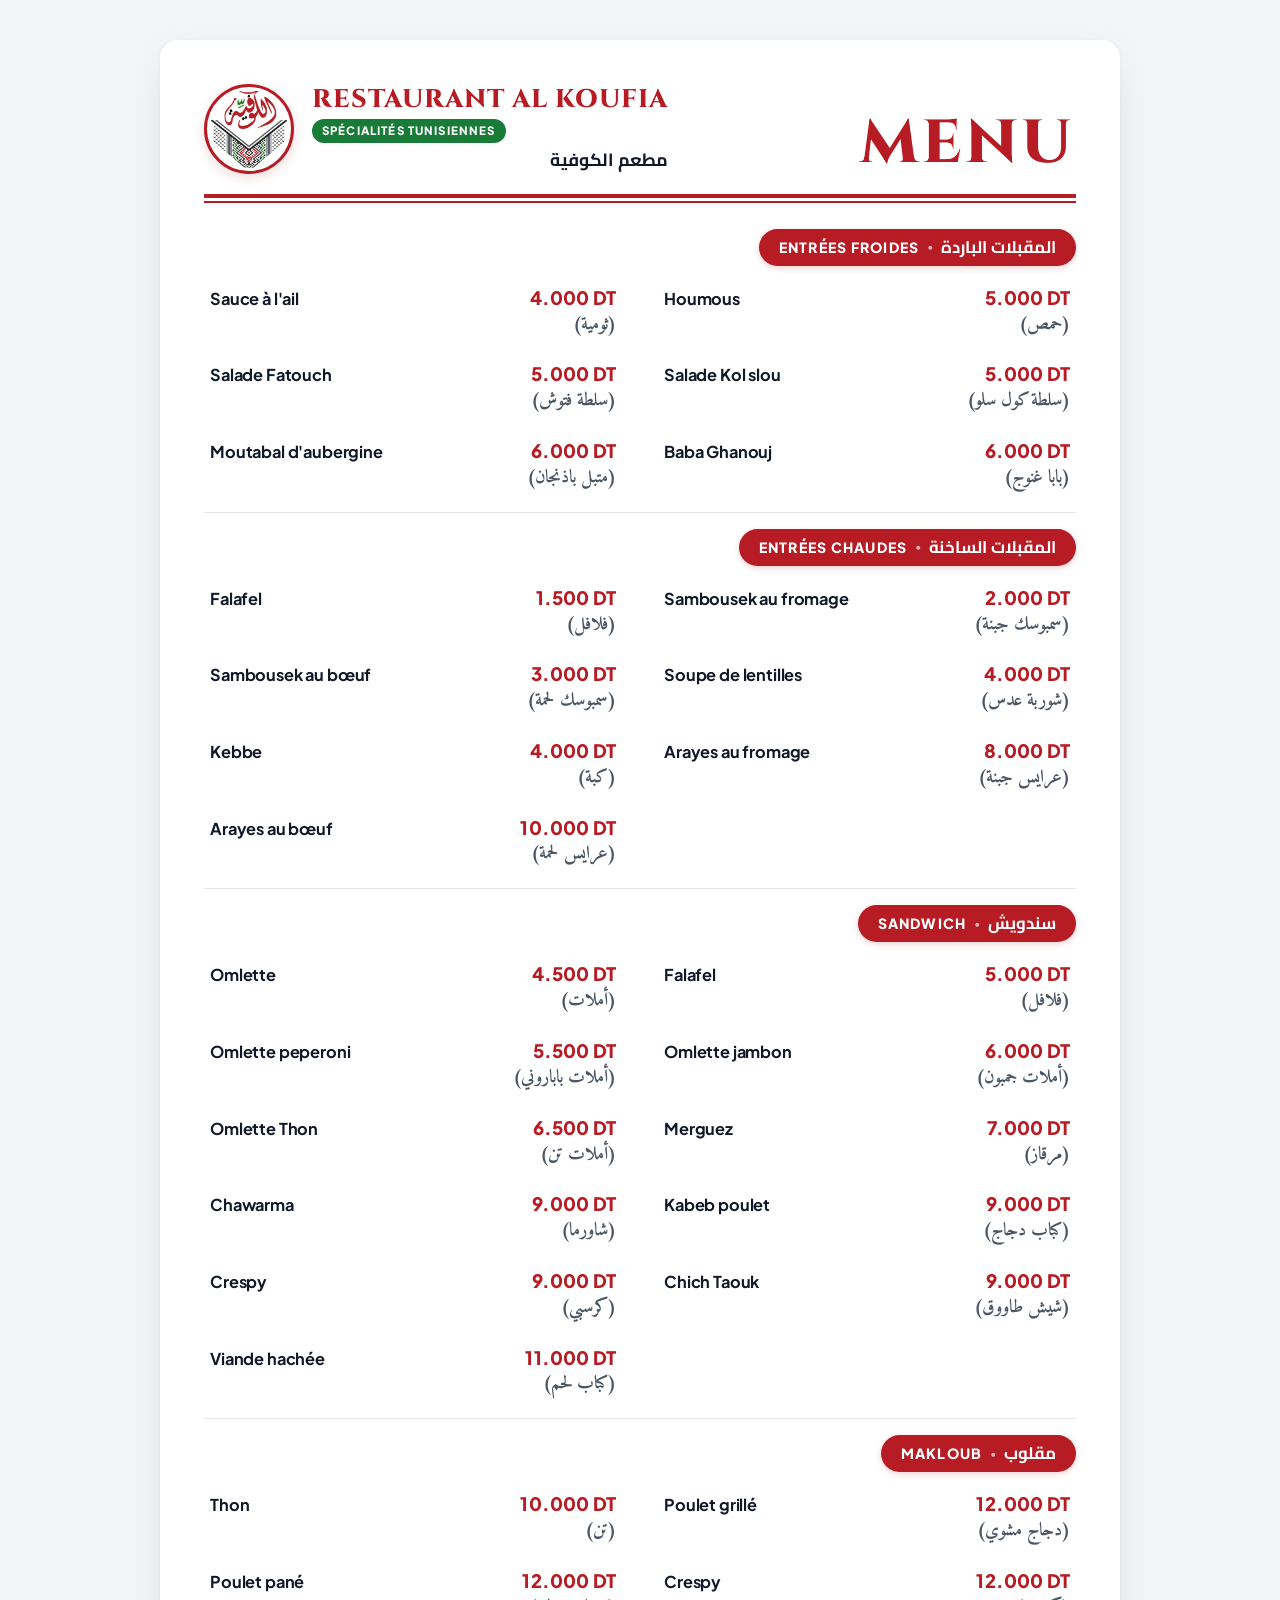
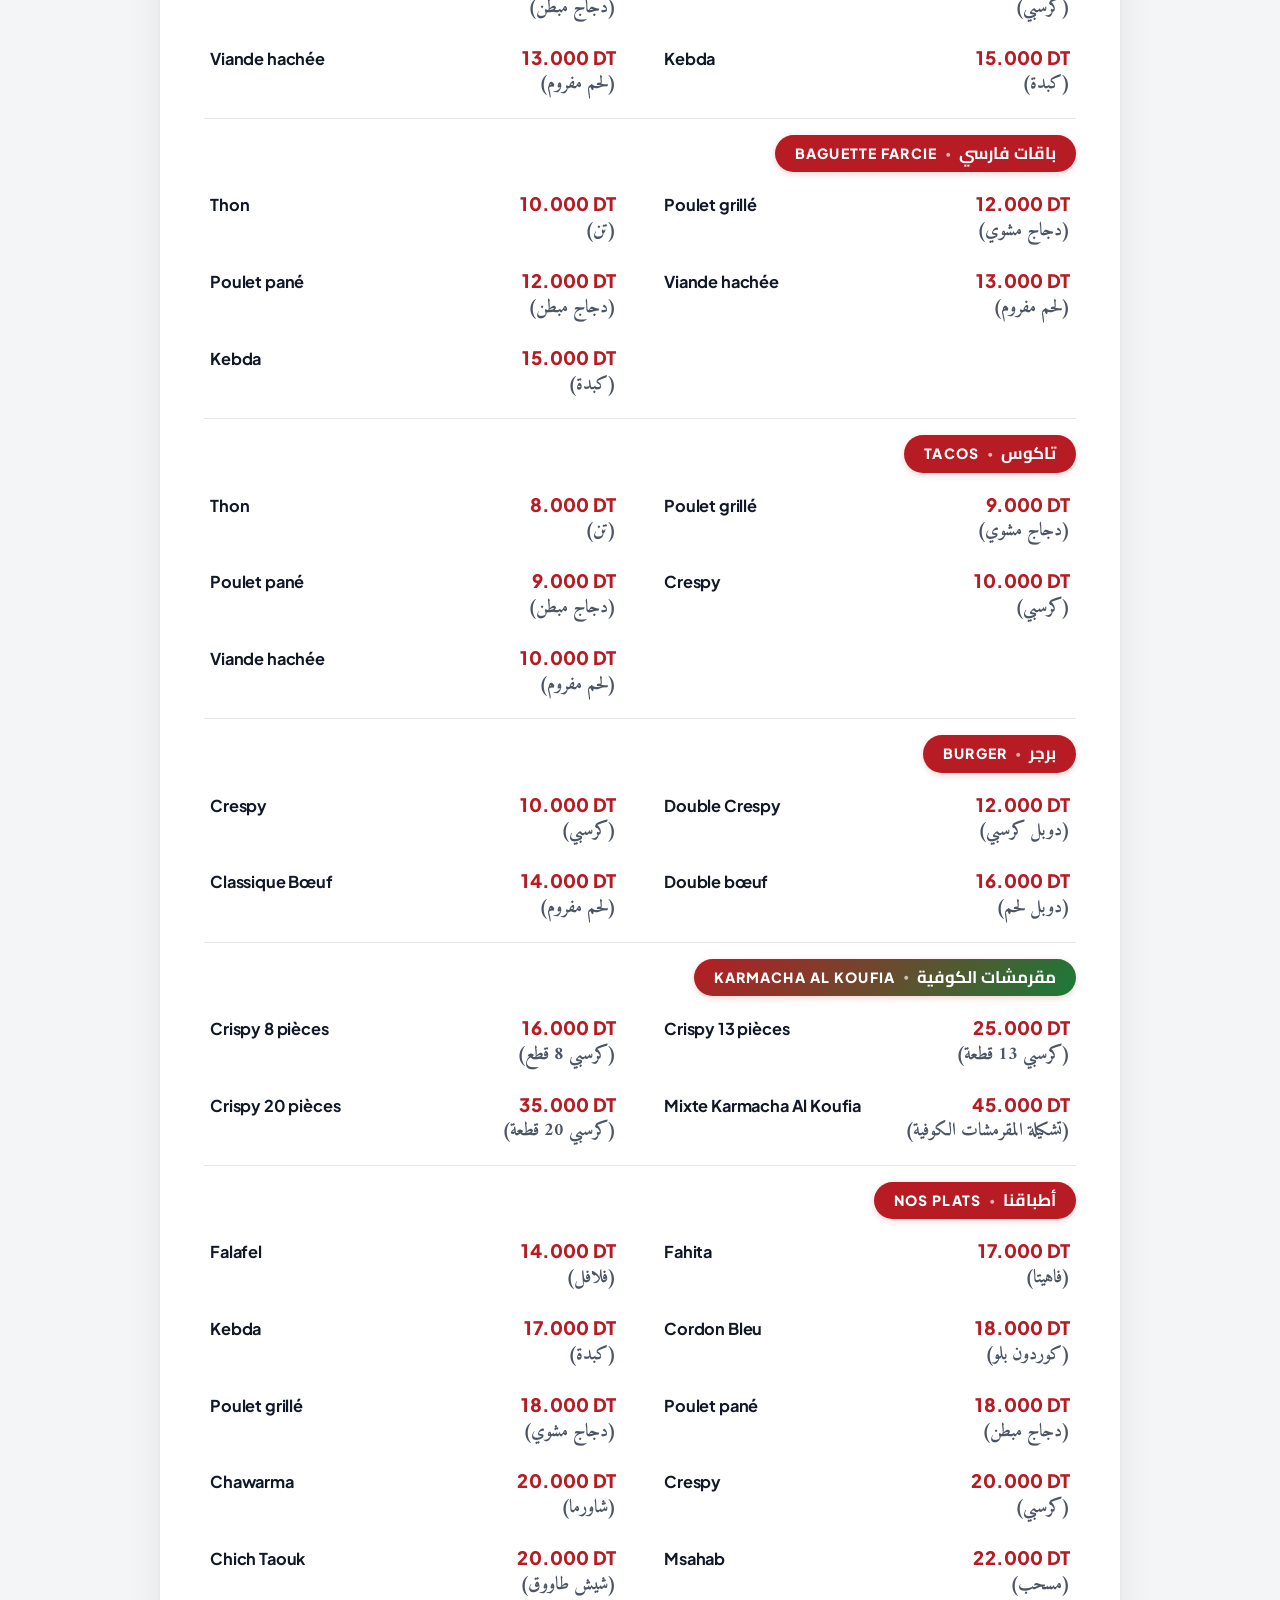
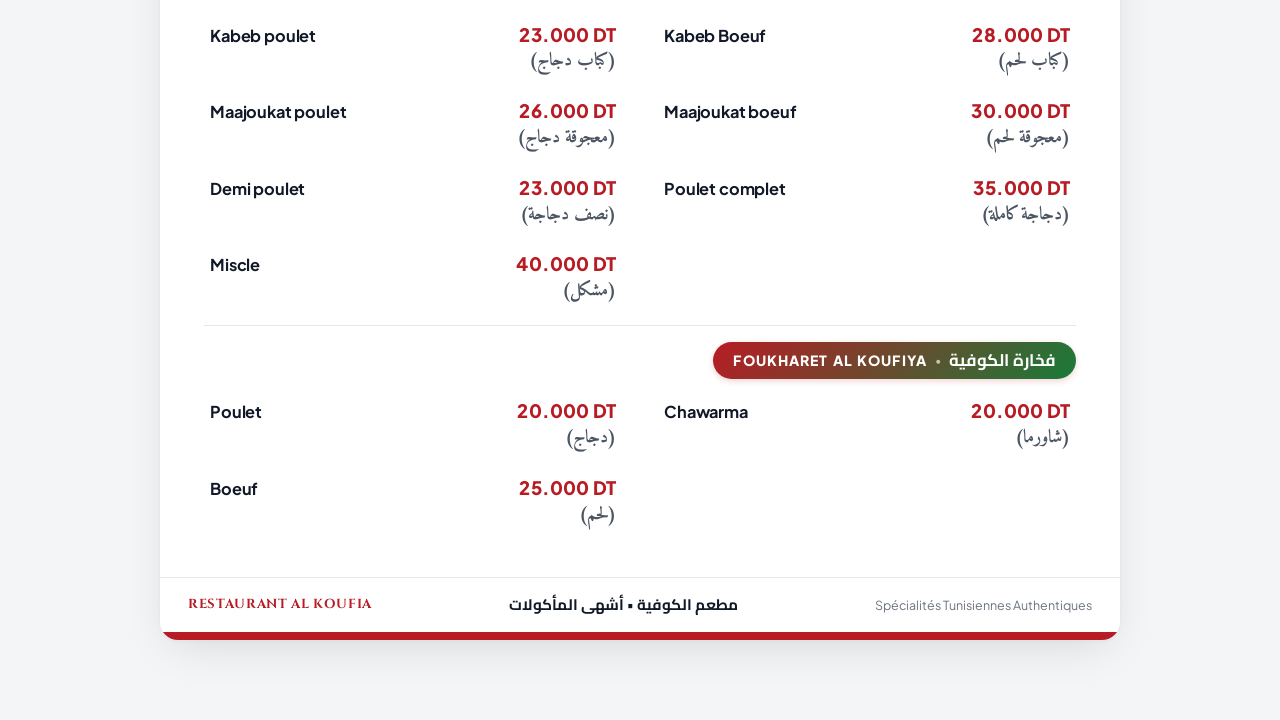
==== index.html @ 879755c6 "first commit" ====
<!DOCTYPE html>
<html lang="fr" dir="ltr">
<head>
  <meta charset="UTF-8">
  <meta name="viewport" content="width=device-width, initial-scale=1.0">
  <title>Menu - Restaurant Al Koufia | مطعم الكوفية</title>
  <link rel="icon" type="image/png" href="logo.png">
  
  <!-- Polices Google Fonts : Cinzel, Plus Jakarta Sans, Cairo & Amiri -->
  <link rel="preconnect" href="https://fonts.googleapis.com">
  <link rel="preconnect" href="https://fonts.gstatic.com" crossorigin>
  <link href="https://fonts.googleapis.com/css2?family=Amiri:wght@400;700&family=Cairo:wght@600;700;800&family=Cinzel:wght@700;800;900&family=Plus+Jakarta+Sans:wght@500;600;700;800&display=swap" rel="stylesheet">
  
  <link rel="stylesheet" href="style.css">
</head>
<body>

  <!-- Feuille du Menu (Menu Sheet) -->
  <div class="menu-sheet">

    <!-- En-tête style Éditorial du Modèle -->
    <header class="sheet-header">
      <div class="header-left">
        <div class="header-logo-circle">
          <img src="logo.png" alt="Logo Restaurant Al Koufia" class="sheet-logo">
        </div>
        <div class="header-brand-info">
          <h1 class="restaurant-name">RESTAURANT AL KOUFIA</h1>
          <div class="brand-pill-badge">SPÉCIALITÉS TUNISIENNES</div>
          <div class="restaurant-name-ar" lang="ar" dir="rtl">مطعم الكوفية</div>
        </div>
      </div>

      <div class="header-right">
        <div class="menu-word">MENU</div>
      </div>
    </header>

    <!-- Double Ligne Horizontale Épaisse + Fine -->
    <div class="double-rule" aria-hidden="true">
      <div class="rule-thick"></div>
      <div class="rule-thin"></div>
    </div>

    <!-- Contenu Principal des Catégories -->
    <main class="sheet-content">

      <!-- Section : Entrées froides -->
      <section class="menu-category-section">
        <div class="category-pill-wrapper">
          <div class="category-pill-header">
            <span class="pill-title-fr">Entrées froides</span>
            <span class="pill-sep">•</span>
            <span class="pill-title-ar" lang="ar" dir="rtl">المقبلات الباردة</span>
          </div>
        </div>

        <div class="category-items-grid">
          <div class="menu-item-row">
            <div class="item-main-line">
              <span class="item-name-fr">Sauce à l'ail</span>
              <span class="item-price">4.000 DT</span>
            </div>
            <div class="item-sub-line" lang="ar" dir="rtl">(ثومية)</div>
          </div>
          <div class="menu-item-row">
            <div class="item-main-line">
              <span class="item-name-fr">Houmous</span>
              <span class="item-price">5.000 DT</span>
            </div>
            <div class="item-sub-line" lang="ar" dir="rtl">(حمص)</div>
          </div>
          <div class="menu-item-row">
            <div class="item-main-line">
              <span class="item-name-fr">Salade Fatouch</span>
              <span class="item-price">5.000 DT</span>
            </div>
            <div class="item-sub-line" lang="ar" dir="rtl">(سلطة فتوش)</div>
          </div>
          <div class="menu-item-row">
            <div class="item-main-line">
              <span class="item-name-fr">Salade Kol slou</span>
              <span class="item-price">5.000 DT</span>
            </div>
            <div class="item-sub-line" lang="ar" dir="rtl">(سلطة كول سلو)</div>
          </div>
          <div class="menu-item-row">
            <div class="item-main-line">
              <span class="item-name-fr">Moutabal d'aubergine</span>
              <span class="item-price">6.000 DT</span>
            </div>
            <div class="item-sub-line" lang="ar" dir="rtl">(متبل باذنجان)</div>
          </div>
          <div class="menu-item-row">
            <div class="item-main-line">
              <span class="item-name-fr">Baba Ghanouj</span>
              <span class="item-price">6.000 DT</span>
            </div>
            <div class="item-sub-line" lang="ar" dir="rtl">(بابا غنوج)</div>
          </div>
        </div>
      </section>

      <!-- Section : Entrées chaudes -->
      <section class="menu-category-section">
        <div class="category-pill-wrapper">
          <div class="category-pill-header">
            <span class="pill-title-fr">Entrées chaudes</span>
            <span class="pill-sep">•</span>
            <span class="pill-title-ar" lang="ar" dir="rtl">المقبلات الساخنة</span>
          </div>
        </div>

        <div class="category-items-grid">
          <div class="menu-item-row">
            <div class="item-main-line">
              <span class="item-name-fr">Falafel</span>
              <span class="item-price">1.500 DT</span>
            </div>
            <div class="item-sub-line" lang="ar" dir="rtl">(فلافل)</div>
          </div>
          <div class="menu-item-row">
            <div class="item-main-line">
              <span class="item-name-fr">Sambousek au fromage</span>
              <span class="item-price">2.000 DT</span>
            </div>
            <div class="item-sub-line" lang="ar" dir="rtl">(سمبوسك جبنة)</div>
          </div>
          <div class="menu-item-row">
            <div class="item-main-line">
              <span class="item-name-fr">Sambousek au bœuf</span>
              <span class="item-price">3.000 DT</span>
            </div>
            <div class="item-sub-line" lang="ar" dir="rtl">(سمبوسك لحمة)</div>
          </div>
          <div class="menu-item-row">
            <div class="item-main-line">
              <span class="item-name-fr">Soupe de lentilles</span>
              <span class="item-price">4.000 DT</span>
            </div>
            <div class="item-sub-line" lang="ar" dir="rtl">(شوربة عدس)</div>
          </div>
          <div class="menu-item-row">
            <div class="item-main-line">
              <span class="item-name-fr">Kebbe</span>
              <span class="item-price">4.000 DT</span>
            </div>
            <div class="item-sub-line" lang="ar" dir="rtl">(كبة)</div>
          </div>
          <div class="menu-item-row">
            <div class="item-main-line">
              <span class="item-name-fr">Arayes au fromage</span>
              <span class="item-price">8.000 DT</span>
            </div>
            <div class="item-sub-line" lang="ar" dir="rtl">(عرايس جبنة)</div>
          </div>
          <div class="menu-item-row">
            <div class="item-main-line">
              <span class="item-name-fr">Arayes au bœuf</span>
              <span class="item-price">10.000 DT</span>
            </div>
            <div class="item-sub-line" lang="ar" dir="rtl">(عرايس لحمة)</div>
          </div>
        </div>
      </section>

      <!-- Section : Sandwich -->
      <section class="menu-category-section">
        <div class="category-pill-wrapper">
          <div class="category-pill-header">
            <span class="pill-title-fr">Sandwich</span>
            <span class="pill-sep">•</span>
            <span class="pill-title-ar" lang="ar" dir="rtl">سندويش</span>
          </div>
        </div>

        <div class="category-items-grid">
          <div class="menu-item-row">
            <div class="item-main-line">
              <span class="item-name-fr">Omlette</span>
              <span class="item-price">4.500 DT</span>
            </div>
            <div class="item-sub-line" lang="ar" dir="rtl">(أملات)</div>
          </div>
          <div class="menu-item-row">
            <div class="item-main-line">
              <span class="item-name-fr">Falafel</span>
              <span class="item-price">5.000 DT</span>
            </div>
            <div class="item-sub-line" lang="ar" dir="rtl">(فلافل)</div>
          </div>
          <div class="menu-item-row">
            <div class="item-main-line">
              <span class="item-name-fr">Omlette peperoni</span>
              <span class="item-price">5.500 DT</span>
            </div>
            <div class="item-sub-line" lang="ar" dir="rtl">(أملات باباروني)</div>
          </div>
          <div class="menu-item-row">
            <div class="item-main-line">
              <span class="item-name-fr">Omlette jambon</span>
              <span class="item-price">6.000 DT</span>
            </div>
            <div class="item-sub-line" lang="ar" dir="rtl">(أملات جمبون)</div>
          </div>
          <div class="menu-item-row">
            <div class="item-main-line">
              <span class="item-name-fr">Omlette Thon</span>
              <span class="item-price">6.500 DT</span>
            </div>
            <div class="item-sub-line" lang="ar" dir="rtl">(أملات تن)</div>
          </div>
          <div class="menu-item-row">
            <div class="item-main-line">
              <span class="item-name-fr">Merguez</span>
              <span class="item-price">7.000 DT</span>
            </div>
            <div class="item-sub-line" lang="ar" dir="rtl">(مرقاز)</div>
          </div>
          <div class="menu-item-row">
            <div class="item-main-line">
              <span class="item-name-fr">Chawarma</span>
              <span class="item-price">9.000 DT</span>
            </div>
            <div class="item-sub-line" lang="ar" dir="rtl">(شاورما)</div>
          </div>
          <div class="menu-item-row">
            <div class="item-main-line">
              <span class="item-name-fr">Kabeb poulet</span>
              <span class="item-price">9.000 DT</span>
            </div>
            <div class="item-sub-line" lang="ar" dir="rtl">(كباب دجاج)</div>
          </div>
          <div class="menu-item-row">
            <div class="item-main-line">
              <span class="item-name-fr">Crespy</span>
              <span class="item-price">9.000 DT</span>
            </div>
            <div class="item-sub-line" lang="ar" dir="rtl">(كرسبي)</div>
          </div>
          <div class="menu-item-row">
            <div class="item-main-line">
              <span class="item-name-fr">Chich Taouk</span>
              <span class="item-price">9.000 DT</span>
            </div>
            <div class="item-sub-line" lang="ar" dir="rtl">(شيش طاووق)</div>
          </div>
          <div class="menu-item-row">
            <div class="item-main-line">
              <span class="item-name-fr">Viande hachée</span>
              <span class="item-price">11.000 DT</span>
            </div>
            <div class="item-sub-line" lang="ar" dir="rtl">(كباب لحم)</div>
          </div>
        </div>
      </section>

      <!-- Section : Makloub -->
      <section class="menu-category-section">
        <div class="category-pill-wrapper">
          <div class="category-pill-header">
            <span class="pill-title-fr">Makloub</span>
            <span class="pill-sep">•</span>
            <span class="pill-title-ar" lang="ar" dir="rtl">مقلوب</span>
          </div>
        </div>

        <div class="category-items-grid">
          <div class="menu-item-row">
            <div class="item-main-line">
              <span class="item-name-fr">Thon</span>
              <span class="item-price">10.000 DT</span>
            </div>
            <div class="item-sub-line" lang="ar" dir="rtl">(تن)</div>
          </div>
          <div class="menu-item-row">
            <div class="item-main-line">
              <span class="item-name-fr">Poulet grillé</span>
              <span class="item-price">12.000 DT</span>
            </div>
            <div class="item-sub-line" lang="ar" dir="rtl">(دجاج مشوي)</div>
          </div>
          <div class="menu-item-row">
            <div class="item-main-line">
              <span class="item-name-fr">Poulet pané</span>
              <span class="item-price">12.000 DT</span>
            </div>
            <div class="item-sub-line" lang="ar" dir="rtl">(دجاج مبطن)</div>
          </div>
          <div class="menu-item-row">
            <div class="item-main-line">
              <span class="item-name-fr">Crespy</span>
              <span class="item-price">12.000 DT</span>
            </div>
            <div class="item-sub-line" lang="ar" dir="rtl">(كرسبي)</div>
          </div>
          <div class="menu-item-row">
            <div class="item-main-line">
              <span class="item-name-fr">Viande hachée</span>
              <span class="item-price">13.000 DT</span>
            </div>
            <div class="item-sub-line" lang="ar" dir="rtl">(لحم مفروم)</div>
          </div>
          <div class="menu-item-row">
            <div class="item-main-line">
              <span class="item-name-fr">Kebda</span>
              <span class="item-price">15.000 DT</span>
            </div>
            <div class="item-sub-line" lang="ar" dir="rtl">(كبدة)</div>
          </div>
        </div>
      </section>

      <!-- Section : Baguette farcie -->
      <section class="menu-category-section">
        <div class="category-pill-wrapper">
          <div class="category-pill-header">
            <span class="pill-title-fr">Baguette farcie</span>
            <span class="pill-sep">•</span>
            <span class="pill-title-ar" lang="ar" dir="rtl">باقات فارسي</span>
          </div>
        </div>

        <div class="category-items-grid">
          <div class="menu-item-row">
            <div class="item-main-line">
              <span class="item-name-fr">Thon</span>
              <span class="item-price">10.000 DT</span>
            </div>
            <div class="item-sub-line" lang="ar" dir="rtl">(تن)</div>
          </div>
          <div class="menu-item-row">
            <div class="item-main-line">
              <span class="item-name-fr">Poulet grillé</span>
              <span class="item-price">12.000 DT</span>
            </div>
            <div class="item-sub-line" lang="ar" dir="rtl">(دجاج مشوي)</div>
          </div>
          <div class="menu-item-row">
            <div class="item-main-line">
              <span class="item-name-fr">Poulet pané</span>
              <span class="item-price">12.000 DT</span>
            </div>
            <div class="item-sub-line" lang="ar" dir="rtl">(دجاج مبطن)</div>
          </div>
          <div class="menu-item-row">
            <div class="item-main-line">
              <span class="item-name-fr">Viande hachée</span>
              <span class="item-price">13.000 DT</span>
            </div>
            <div class="item-sub-line" lang="ar" dir="rtl">(لحم مفروم)</div>
          </div>
          <div class="menu-item-row">
            <div class="item-main-line">
              <span class="item-name-fr">Kebda</span>
              <span class="item-price">15.000 DT</span>
            </div>
            <div class="item-sub-line" lang="ar" dir="rtl">(كبدة)</div>
          </div>
        </div>
      </section>

      <!-- Section : Tacos -->
      <section class="menu-category-section">
        <div class="category-pill-wrapper">
          <div class="category-pill-header">
            <span class="pill-title-fr">Tacos</span>
            <span class="pill-sep">•</span>
            <span class="pill-title-ar" lang="ar" dir="rtl">تاكوس</span>
          </div>
        </div>

        <div class="category-items-grid">
          <div class="menu-item-row">
            <div class="item-main-line">
              <span class="item-name-fr">Thon</span>
              <span class="item-price">8.000 DT</span>
            </div>
            <div class="item-sub-line" lang="ar" dir="rtl">(تن)</div>
          </div>
          <div class="menu-item-row">
            <div class="item-main-line">
              <span class="item-name-fr">Poulet grillé</span>
              <span class="item-price">9.000 DT</span>
            </div>
            <div class="item-sub-line" lang="ar" dir="rtl">(دجاج مشوي)</div>
          </div>
          <div class="menu-item-row">
            <div class="item-main-line">
              <span class="item-name-fr">Poulet pané</span>
              <span class="item-price">9.000 DT</span>
            </div>
            <div class="item-sub-line" lang="ar" dir="rtl">(دجاج مبطن)</div>
          </div>
          <div class="menu-item-row">
            <div class="item-main-line">
              <span class="item-name-fr">Crespy</span>
              <span class="item-price">10.000 DT</span>
            </div>
            <div class="item-sub-line" lang="ar" dir="rtl">(كرسبي)</div>
          </div>
          <div class="menu-item-row">
            <div class="item-main-line">
              <span class="item-name-fr">Viande hachée</span>
              <span class="item-price">10.000 DT</span>
            </div>
            <div class="item-sub-line" lang="ar" dir="rtl">(لحم مفروم)</div>
          </div>
        </div>
      </section>

      <!-- Section : Burger -->
      <section class="menu-category-section">
        <div class="category-pill-wrapper">
          <div class="category-pill-header">
            <span class="pill-title-fr">Burger</span>
            <span class="pill-sep">•</span>
            <span class="pill-title-ar" lang="ar" dir="rtl">برجر</span>
          </div>
        </div>

        <div class="category-items-grid">
          <div class="menu-item-row">
            <div class="item-main-line">
              <span class="item-name-fr">Crespy</span>
              <span class="item-price">10.000 DT</span>
            </div>
            <div class="item-sub-line" lang="ar" dir="rtl">(كرسبي)</div>
          </div>
          <div class="menu-item-row">
            <div class="item-main-line">
              <span class="item-name-fr">Double Crespy</span>
              <span class="item-price">12.000 DT</span>
            </div>
            <div class="item-sub-line" lang="ar" dir="rtl">(دوبل كرسبي)</div>
          </div>
          <div class="menu-item-row">
            <div class="item-main-line">
              <span class="item-name-fr">Classique Bœuf</span>
              <span class="item-price">14.000 DT</span>
            </div>
            <div class="item-sub-line" lang="ar" dir="rtl">(لحم مفروم)</div>
          </div>
          <div class="menu-item-row">
            <div class="item-main-line">
              <span class="item-name-fr">Double bœuf</span>
              <span class="item-price">16.000 DT</span>
            </div>
            <div class="item-sub-line" lang="ar" dir="rtl">(دوبل لحم)</div>
          </div>
        </div>
      </section>

      <!-- Section : Karmacha Al Koufia -->
      <section class="menu-category-section">
        <div class="category-pill-wrapper">
          <div class="category-pill-header category-pill-header--special">
            <span class="pill-title-fr">Karmacha Al Koufia</span>
            <span class="pill-sep">•</span>
            <span class="pill-title-ar" lang="ar" dir="rtl">مقرمشات الكوفية</span>
          </div>
        </div>

        <div class="category-items-grid">
          <div class="menu-item-row">
            <div class="item-main-line">
              <span class="item-name-fr">Crispy 8 pièces</span>
              <span class="item-price">16.000 DT</span>
            </div>
            <div class="item-sub-line" lang="ar" dir="rtl">(كرسبي 8 قطع)</div>
          </div>
          <div class="menu-item-row">
            <div class="item-main-line">
              <span class="item-name-fr">Crispy 13 pièces</span>
              <span class="item-price">25.000 DT</span>
            </div>
            <div class="item-sub-line" lang="ar" dir="rtl">(كرسبي 13 قطعة)</div>
          </div>
          <div class="menu-item-row">
            <div class="item-main-line">
              <span class="item-name-fr">Crispy 20 pièces</span>
              <span class="item-price">35.000 DT</span>
            </div>
            <div class="item-sub-line" lang="ar" dir="rtl">(كرسبي 20 قطعة)</div>
          </div>
          <div class="menu-item-row">
            <div class="item-main-line">
              <span class="item-name-fr">Mixte Karmacha Al Koufia</span>
              <span class="item-price">45.000 DT</span>
            </div>
            <div class="item-sub-line" lang="ar" dir="rtl">(تشكيلة المقرمشات الكوفية)</div>
          </div>
        </div>
      </section>

      <!-- Section : Nos plats -->
      <section class="menu-category-section">
        <div class="category-pill-wrapper">
          <div class="category-pill-header">
            <span class="pill-title-fr">Nos plats</span>
            <span class="pill-sep">•</span>
            <span class="pill-title-ar" lang="ar" dir="rtl">أطباقنا</span>
          </div>
        </div>

        <div class="category-items-grid">
          <div class="menu-item-row">
            <div class="item-main-line">
              <span class="item-name-fr">Falafel</span>
              <span class="item-price">14.000 DT</span>
            </div>
            <div class="item-sub-line" lang="ar" dir="rtl">(فلافل)</div>
          </div>
          <div class="menu-item-row">
            <div class="item-main-line">
              <span class="item-name-fr">Fahita</span>
              <span class="item-price">17.000 DT</span>
            </div>
            <div class="item-sub-line" lang="ar" dir="rtl">(فاهيتا)</div>
          </div>
          <div class="menu-item-row">
            <div class="item-main-line">
              <span class="item-name-fr">Kebda</span>
              <span class="item-price">17.000 DT</span>
            </div>
            <div class="item-sub-line" lang="ar" dir="rtl">(كبدة)</div>
          </div>
          <div class="menu-item-row">
            <div class="item-main-line">
              <span class="item-name-fr">Cordon Bleu</span>
              <span class="item-price">18.000 DT</span>
            </div>
            <div class="item-sub-line" lang="ar" dir="rtl">(كوردون بلو)</div>
          </div>
          <div class="menu-item-row">
            <div class="item-main-line">
              <span class="item-name-fr">Poulet grillé</span>
              <span class="item-price">18.000 DT</span>
            </div>
            <div class="item-sub-line" lang="ar" dir="rtl">(دجاج مشوي)</div>
          </div>
          <div class="menu-item-row">
            <div class="item-main-line">
              <span class="item-name-fr">Poulet pané</span>
              <span class="item-price">18.000 DT</span>
            </div>
            <div class="item-sub-line" lang="ar" dir="rtl">(دجاج مبطن)</div>
          </div>
          <div class="menu-item-row">
            <div class="item-main-line">
              <span class="item-name-fr">Chawarma</span>
              <span class="item-price">20.000 DT</span>
            </div>
            <div class="item-sub-line" lang="ar" dir="rtl">(شاورما)</div>
          </div>
          <div class="menu-item-row">
            <div class="item-main-line">
              <span class="item-name-fr">Crespy</span>
              <span class="item-price">20.000 DT</span>
            </div>
            <div class="item-sub-line" lang="ar" dir="rtl">(كرسبي)</div>
          </div>
          <div class="menu-item-row">
            <div class="item-main-line">
              <span class="item-name-fr">Chich Taouk</span>
              <span class="item-price">20.000 DT</span>
            </div>
            <div class="item-sub-line" lang="ar" dir="rtl">(شيش طاووق)</div>
          </div>
          <div class="menu-item-row">
            <div class="item-main-line">
              <span class="item-name-fr">Msahab</span>
              <span class="item-price">22.000 DT</span>
            </div>
            <div class="item-sub-line" lang="ar" dir="rtl">(مسحب)</div>
          </div>
          <div class="menu-item-row">
            <div class="item-main-line">
              <span class="item-name-fr">Kabeb poulet</span>
              <span class="item-price">23.000 DT</span>
            </div>
            <div class="item-sub-line" lang="ar" dir="rtl">(كباب دجاج)</div>
          </div>
          <div class="menu-item-row">
            <div class="item-main-line">
              <span class="item-name-fr">Kabeb Boeuf</span>
              <span class="item-price">28.000 DT</span>
            </div>
            <div class="item-sub-line" lang="ar" dir="rtl">(كباب لحم)</div>
          </div>
          <div class="menu-item-row">
            <div class="item-main-line">
              <span class="item-name-fr">Maajoukat poulet</span>
              <span class="item-price">26.000 DT</span>
            </div>
            <div class="item-sub-line" lang="ar" dir="rtl">(معجوقة دجاج)</div>
          </div>
          <div class="menu-item-row">
            <div class="item-main-line">
              <span class="item-name-fr">Maajoukat boeuf</span>
              <span class="item-price">30.000 DT</span>
            </div>
            <div class="item-sub-line" lang="ar" dir="rtl">(معجوقة لحم)</div>
          </div>
          <div class="menu-item-row">
            <div class="item-main-line">
              <span class="item-name-fr">Demi poulet</span>
              <span class="item-price">23.000 DT</span>
            </div>
            <div class="item-sub-line" lang="ar" dir="rtl">(نصف دجاجة)</div>
          </div>
          <div class="menu-item-row">
            <div class="item-main-line">
              <span class="item-name-fr">Poulet complet</span>
              <span class="item-price">35.000 DT</span>
            </div>
            <div class="item-sub-line" lang="ar" dir="rtl">(دجاجة كاملة)</div>
          </div>
          <div class="menu-item-row">
            <div class="item-main-line">
              <span class="item-name-fr">Miscle</span>
              <span class="item-price">40.000 DT</span>
            </div>
            <div class="item-sub-line" lang="ar" dir="rtl">(مشكل)</div>
          </div>
        </div>
      </section>

      <!-- Section : Foukharet Al Koufiya -->
      <section class="menu-category-section">
        <div class="category-pill-wrapper">
          <div class="category-pill-header category-pill-header--special">
            <span class="pill-title-fr">Foukharet Al Koufiya</span>
            <span class="pill-sep">•</span>
            <span class="pill-title-ar" lang="ar" dir="rtl">فخارة الكوفية</span>
          </div>
        </div>

        <div class="category-items-grid">
          <div class="menu-item-row">
            <div class="item-main-line">
              <span class="item-name-fr">Poulet</span>
              <span class="item-price">20.000 DT</span>
            </div>
            <div class="item-sub-line" lang="ar" dir="rtl">(دجاج)</div>
          </div>
          <div class="menu-item-row">
            <div class="item-main-line">
              <span class="item-name-fr">Chawarma</span>
              <span class="item-price">20.000 DT</span>
            </div>
            <div class="item-sub-line" lang="ar" dir="rtl">(شاورما)</div>
          </div>
          <div class="menu-item-row">
            <div class="item-main-line">
              <span class="item-name-fr">Boeuf</span>
              <span class="item-price">25.000 DT</span>
            </div>
            <div class="item-sub-line" lang="ar" dir="rtl">(لحم)</div>
          </div>
        </div>
      </section>

    </main>

    <!-- Pied de Page de la Feuille -->
    <footer class="sheet-footer">
      <div class="footer-info-row">
        <div class="footer-brand">RESTAURANT AL KOUFIA</div>
        <div class="footer-brand-ar" lang="ar" dir="rtl">مطعم الكوفية • أشهى المأكولات</div>
        <div class="footer-sub">Spécialités Tunisiennes Authentiques</div>
      </div>
      <div class="footer-accent-bar" aria-hidden="true"></div>
    </footer>

  </div>

</body>
</html>
---- style.css ----
/* ==========================================================================
   RESTAURANT AL KOUFIA - MENU DIGITAL OFFICIEL
   100% RESPONSIVE - MOBILE-FIRST & DESKTOP ULTRA-FLUIDE
   Inspiré du template professionnel épuré (Flyer & Digital Card)
   Testé pour toutes résolutions : 320px (iPhone SE) jusqu'à grands écrans
   ========================================================================== */

/* --------------------------------------------------------------------------
   1. VARIABLES & PALETTE
   -------------------------------------------------------------------------- */
:root {
  /* Couleurs de la marque Al Koufia */
  --primary: #b71c24;        /* Rouge carmin signature */
  --primary-dark: #8e141a;
  --secondary: #197b38;      /* Vert d'accent du logo */
  --secondary-dark: #125727;
  
  /* Nuances neutres */
  --bg-surface: #f4f5f7;     /* Fond extérieur */
  --bg-sheet: #ffffff;       /* Feuille blanche */
  --text-dark: #111827;      /* Titres et plats */
  --text-ar: #4b5563;        /* Nom arabe sous le plat */
  --text-muted: #6b7280;     /* Textes secondaires */
  --border-rule: #b71c24;    /* Lignes de séparation header */
  --border-divider: #e5e7eb; /* Lignes fines entre catégories */

  /* Typographies */
  --font-display: 'Cinzel', Georgia, serif;
  --font-body: 'Plus Jakarta Sans', -apple-system, BlinkMacSystemFont, 'Segoe UI', Roboto, sans-serif;
  --font-ar: 'Cairo', 'Amiri', sans-serif;
  --font-ar-sub: 'Amiri', 'Traditional Arabic', serif;
}

/* --------------------------------------------------------------------------
   2. RESET & BASE
   -------------------------------------------------------------------------- */
*, *::before, *::after {
  box-sizing: border-box;
  margin: 0;
  padding: 0;
}

html {
  font-size: 16px;
  scroll-behavior: smooth;
  -webkit-text-size-adjust: 100%;
}

body {
  font-family: var(--font-body);
  background-color: var(--bg-surface);
  color: var(--text-dark);
  line-height: 1.5;
  min-height: 100vh;
  padding: 12px 8px 50px 8px;
  overflow-x: hidden;
}

@media (min-width: 480px) {
  body {
    padding: 24px 16px 60px 16px;
  }
}

@media (min-width: 768px) {
  body {
    padding: 40px 24px 80px 24px;
  }
}

/* --------------------------------------------------------------------------
   3. FEUILLE BLANCHE DU MENU (MENU SHEET)
   -------------------------------------------------------------------------- */
.menu-sheet {
  max-width: 960px;
  width: 100%;
  margin: 0 auto;
  background: var(--bg-sheet);
  border-radius: 12px;
  box-shadow: 0 8px 30px -6px rgba(0, 0, 0, 0.1), 0 1px 3px rgba(0, 0, 0, 0.03);
  padding: 20px 14px 0 14px;
  overflow: hidden;
  position: relative;
}

@media (min-width: 480px) {
  .menu-sheet {
    padding: 28px 22px 0 22px;
    border-radius: 14px;
  }
}

@media (min-width: 768px) {
  .menu-sheet {
    padding: 44px 44px 0 44px;
    border-radius: 18px;
    box-shadow: 0 14px 45px -10px rgba(0, 0, 0, 0.12), 0 1px 4px rgba(0, 0, 0, 0.04);
  }
}

/* --------------------------------------------------------------------------
   4. EN-TÊTE ÉDITORIAL (TOTALEMENT RESPONSIVE)
   -------------------------------------------------------------------------- */
.sheet-header {
  display: flex;
  flex-direction: column;
  gap: 16px;
  align-items: center;
  justify-content: space-between;
}

@media (min-width: 640px) {
  .sheet-header {
    flex-direction: row;
    align-items: flex-end;
  }
}

/* Partie Gauche : Logo + Infos restaurant */
.header-left {
  display: flex;
  align-items: center;
  gap: 14px;
  width: 100%;
}

@media (min-width: 640px) {
  .header-left {
    width: auto;
    gap: 18px;
  }
}

.header-logo-circle {
  width: 68px;
  height: 68px;
  border-radius: 50%;
  border: 3px solid var(--primary);
  background: #ffffff;
  padding: 3px;
  flex-shrink: 0;
  box-shadow: 0 4px 12px rgba(183, 28, 36, 0.15);
}

@media (min-width: 480px) {
  .header-logo-circle {
    width: 78px;
    height: 78px;
  }
}

@media (min-width: 640px) {
  .header-logo-circle {
    width: 90px;
    height: 90px;
  }
}

.sheet-logo {
  width: 100%;
  height: 100%;
  object-fit: contain;
  border-radius: 50%;
  display: block;
}

.header-brand-info {
  display: flex;
  flex-direction: column;
  gap: 3px;
  min-width: 0;
  flex: 1;
}

.restaurant-name {
  font-family: var(--font-display);
  font-size: clamp(1.1rem, 4.5vw, 1.6rem);
  font-weight: 800;
  letter-spacing: 0.04em;
  color: var(--primary);
  line-height: 1.15;
  word-break: break-word;
}

.brand-pill-badge {
  display: inline-block;
  align-self: flex-start;
  font-family: var(--font-body);
  font-size: clamp(0.65rem, 2.2vw, 0.72rem);
  font-weight: 800;
  letter-spacing: 0.1em;
  text-transform: uppercase;
  color: #ffffff;
  background: var(--secondary);
  padding: 3px 10px;
  border-radius: 999px;
  margin-top: 2px;
}

.restaurant-name-ar {
  font-family: var(--font-ar);
  font-size: clamp(0.95rem, 3.2vw, 1.1rem);
  font-weight: 700;
  color: var(--text-dark);
  margin-top: 1px;
}

/* Partie Droite : Grand Mot "MENU" */
.header-right {
  width: 100%;
  text-align: center;
}

@media (min-width: 640px) {
  .header-right {
    width: auto;
    text-align: right;
  }
}

.menu-word {
  font-family: var(--font-display);
  font-size: clamp(2.4rem, 10vw, 3.8rem);
  font-weight: 800;
  letter-spacing: 0.06em;
  color: var(--primary);
  line-height: 0.95;
}

/* --------------------------------------------------------------------------
   5. DOUBLE LIGNE HORIZONTALE DU MODÈLE
   -------------------------------------------------------------------------- */
.double-rule {
  margin-top: 16px;
  margin-bottom: 20px;
  display: flex;
  flex-direction: column;
  gap: 3px;
}

@media (min-width: 640px) {
  .double-rule {
    margin-top: 20px;
    margin-bottom: 26px;
  }
}

.rule-thick {
  height: 4px;
  background: var(--border-rule);
  width: 100%;
}

.rule-thin {
  height: 1.5px;
  background: var(--border-rule);
  width: 100%;
}

/* --------------------------------------------------------------------------
   6. SECTIONS DE CATÉGORIES & BANNIÈRES PILULES
   -------------------------------------------------------------------------- */
.sheet-content {
  display: flex;
  flex-direction: column;
  gap: 16px;
}

.menu-category-section {
  border-bottom: 1px solid var(--border-divider);
  padding-bottom: 18px;
}

.menu-category-section:last-of-type {
  border-bottom: none;
  padding-bottom: 6px;
}

/* Wrapper Pilule : Responsive sur mobile & desktop */
.category-pill-wrapper {
  display: flex;
  justify-content: flex-start;
  margin-bottom: 14px;
}

@media (min-width: 680px) {
  .category-pill-wrapper {
    justify-content: flex-end; /* Aligné à droite comme sur le modèle original */
  }
}

.category-pill-header {
  display: inline-flex;
  align-items: center;
  gap: 6px 8px;
  background: var(--primary);
  color: #ffffff;
  padding: 6px 16px;
  border-radius: 999px;
  box-shadow: 0 2px 6px rgba(183, 28, 36, 0.2);
  max-width: 100%;
  flex-wrap: wrap;
}

@media (min-width: 480px) {
  .category-pill-header {
    padding: 6px 20px;
  }
}

.pill-title-fr {
  font-family: var(--font-body);
  font-size: clamp(0.78rem, 2.5vw, 0.88rem);
  font-weight: 800;
  letter-spacing: 0.08em;
  text-transform: uppercase;
}

.pill-sep {
  opacity: 0.65;
  font-size: 0.75rem;
}

.pill-title-ar {
  font-family: var(--font-ar);
  font-size: clamp(0.95rem, 3vw, 1.05rem);
  font-weight: 700;
}

.category-pill-header--special {
  background: linear-gradient(135deg, var(--primary) 0%, var(--secondary) 100%);
}

/* --------------------------------------------------------------------------
   7. GRILLE RESPONSIVE DES PLATS (1 COL SUR MOBILE, 2 COL SUR DESKTOP)
   -------------------------------------------------------------------------- */
.category-items-grid {
  display: grid;
  grid-template-columns: 1fr;
  gap: 14px 28px;
}

@media (min-width: 680px) {
  .category-items-grid {
    grid-template-columns: repeat(2, 1fr);
    gap: 16px 36px;
  }
}

/* Ligne de chaque plat */
.menu-item-row {
  display: flex;
  flex-direction: column;
  gap: 2px;
  padding: 4px 6px;
  border-radius: 6px;
  transition: background-color 0.18s ease;
}

.menu-item-row:hover {
  background-color: #f9f9fb;
}

/* Ligne principale : Nom français à gauche, Prix à droite */
.item-main-line {
  display: flex;
  justify-content: space-between;
  align-items: baseline;
  gap: 10px;
}

.item-name-fr {
  font-size: clamp(0.95rem, 2.8vw, 1.02rem);
  font-weight: 700;
  color: var(--text-dark);
  letter-spacing: -0.01em;
  line-height: 1.3;
}

/* Prix en grand format à droite */
.item-price {
  font-family: var(--font-body);
  font-size: clamp(1.08rem, 3.2vw, 1.16rem);
  font-weight: 800;
  color: var(--primary);
  white-space: nowrap;
  letter-spacing: 0.01em;
  flex-shrink: 0;
}

/* Sous-ligne : Nom arabe sous le plat (comme la description du modèle) */
.item-sub-line {
  font-family: var(--font-ar-sub);
  font-size: clamp(1.05rem, 3.2vw, 1.14rem);
  font-weight: 700;
  color: var(--text-ar);
  direction: rtl;
  unicode-bidi: isolate;
  line-height: 1.25;
}

.menu-item-row:hover .item-sub-line {
  color: var(--primary);
}

/* --------------------------------------------------------------------------
   8. PIED DE PAGE RESPONSIVE
   -------------------------------------------------------------------------- */
.sheet-footer {
  margin-top: 30px;
  margin-left: -14px;
  margin-right: -14px;
}

@media (min-width: 480px) {
  .sheet-footer {
    margin-top: 34px;
    margin-left: -22px;
    margin-right: -22px;
  }
}

@media (min-width: 768px) {
  .sheet-footer {
    margin-top: 40px;
    margin-left: -44px;
    margin-right: -44px;
  }
}

.footer-info-row {
  display: flex;
  flex-direction: column;
  gap: 6px;
  justify-content: space-between;
  align-items: center;
  padding: 14px 18px;
  border-top: 1px solid var(--border-divider);
  font-size: 0.82rem;
  color: var(--text-muted);
  text-align: center;
}

@media (min-width: 640px) {
  .footer-info-row {
    flex-direction: row;
    padding: 16px 28px;
    text-align: left;
  }
}

.footer-brand {
  font-family: var(--font-display);
  font-weight: 700;
  color: var(--primary);
  letter-spacing: 0.05em;
}

.footer-brand-ar {
  font-family: var(--font-ar);
  font-weight: 700;
  color: var(--text-dark);
  font-size: 0.95rem;
}

.footer-sub {
  font-size: 0.78rem;
}

.footer-accent-bar {
  height: 8px;
  background: var(--primary);
  width: 100%;
}
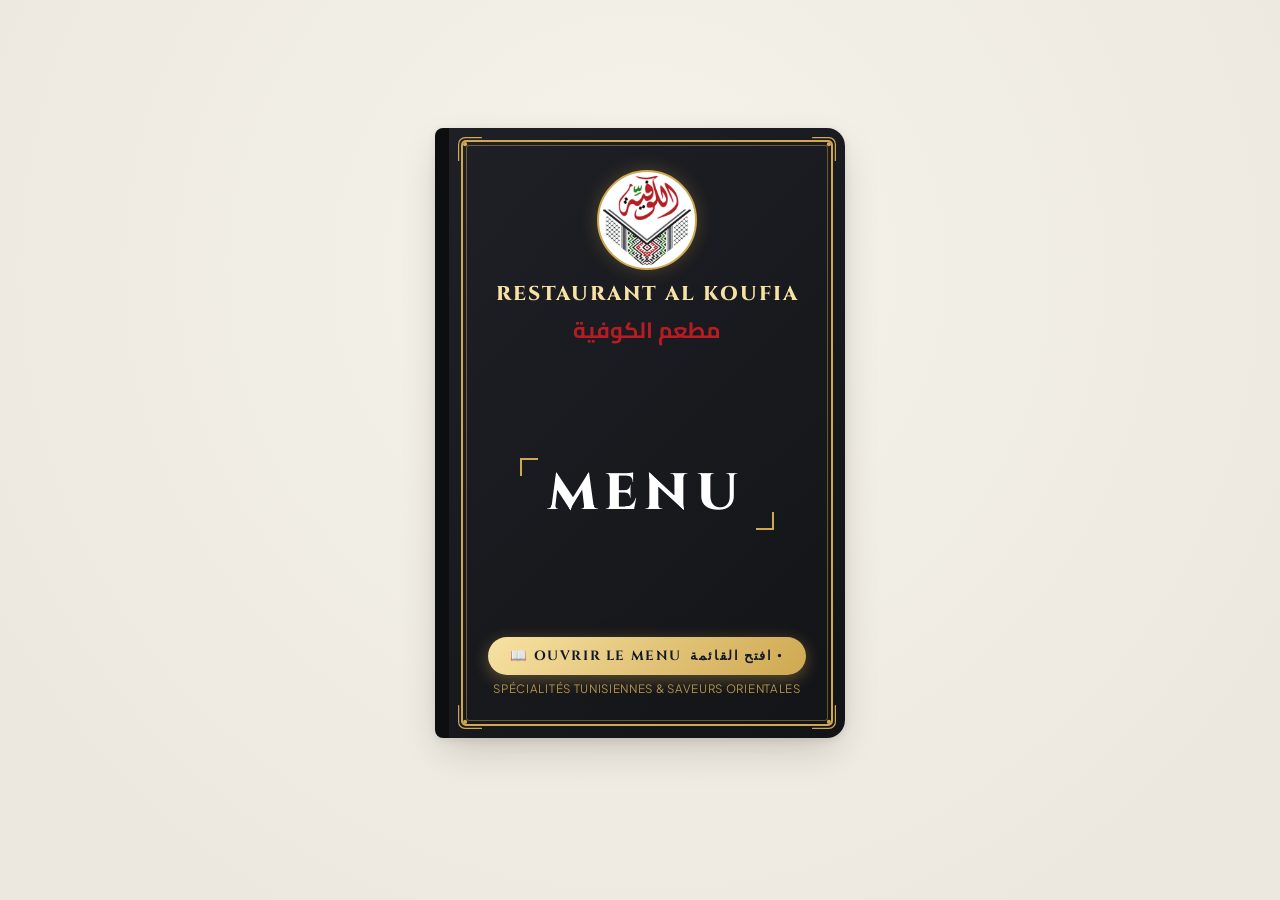
==== commit 70a822ad: "feat: interactive restaurant menu book with light beige theme and mobile responsive design" ====
--- a/index.html
+++ b/index.html
@@ -5,6 +5,7 @@
   <meta name="viewport" content="width=device-width, initial-scale=1.0">
   <title>Menu - Restaurant Al Koufia | مطعم الكوفية</title>
   <link rel="icon" type="image/png" href="logo.png">
+  <link rel="apple-touch-icon" href="logo.png">
   
   <!-- Polices Google Fonts : Cinzel, Plus Jakarta Sans, Cairo & Amiri -->
   <link rel="preconnect" href="https://fonts.googleapis.com">
@@ -13,667 +14,739 @@
   
   <link rel="stylesheet" href="style.css">
 </head>
-<body>
-
-  <!-- Feuille du Menu (Menu Sheet) -->
-  <div class="menu-sheet">
-
-    <!-- En-tête style Éditorial du Modèle -->
-    <header class="sheet-header">
-      <div class="header-left">
-        <div class="header-logo-circle">
-          <img src="logo.png" alt="Logo Restaurant Al Koufia" class="sheet-logo">
+<body class="is-book-closed">
+
+  <div class="book-scene">
+
+    <!-- ============================================== -->
+    <!-- 1. LE LIVRE FERMÉ (COUVERTURE ÉLÉGANTE DU RESTAURANT) -->
+    <!-- ============================================== -->
+    <div class="book-closed-container" id="bookClosedContainer" role="button" tabindex="0" aria-label="Ouvrir le menu Restaurant Al Koufia">
+      
+      <div class="book-cover">
+        <!-- Cadres dorés -->
+        <div class="cover-border-outer"></div>
+        <div class="cover-border-inner"></div>
+
+        <!-- 4 Coins en filigrane or -->
+        <div class="cover-corner c-tl"><svg class="cover-corner" viewBox="0 0 32 32" fill="none" xmlns="http://www.w3.org/2000/svg">
+  <path d="M2 30V10C2 5.58 5.58 2 10 2H30" stroke="currentColor" stroke-width="1.5" stroke-linecap="round"/>
+  <path d="M6 30V12C6 8.68 8.68 6 12 6H30" stroke="currentColor" stroke-width="1" opacity="0.6"/>
+  <circle cx="10" cy="10" r="2.5" fill="currentColor"/>
+</svg></div>
+        <div class="cover-corner c-tr"><svg class="cover-corner" viewBox="0 0 32 32" fill="none" xmlns="http://www.w3.org/2000/svg">
+  <path d="M2 30V10C2 5.58 5.58 2 10 2H30" stroke="currentColor" stroke-width="1.5" stroke-linecap="round"/>
+  <path d="M6 30V12C6 8.68 8.68 6 12 6H30" stroke="currentColor" stroke-width="1" opacity="0.6"/>
+  <circle cx="10" cy="10" r="2.5" fill="currentColor"/>
+</svg></div>
+        <div class="cover-corner c-bl"><svg class="cover-corner" viewBox="0 0 32 32" fill="none" xmlns="http://www.w3.org/2000/svg">
+  <path d="M2 30V10C2 5.58 5.58 2 10 2H30" stroke="currentColor" stroke-width="1.5" stroke-linecap="round"/>
+  <path d="M6 30V12C6 8.68 8.68 6 12 6H30" stroke="currentColor" stroke-width="1" opacity="0.6"/>
+  <circle cx="10" cy="10" r="2.5" fill="currentColor"/>
+</svg></div>
+        <div class="cover-corner c-br"><svg class="cover-corner" viewBox="0 0 32 32" fill="none" xmlns="http://www.w3.org/2000/svg">
+  <path d="M2 30V10C2 5.58 5.58 2 10 2H30" stroke="currentColor" stroke-width="1.5" stroke-linecap="round"/>
+  <path d="M6 30V12C6 8.68 8.68 6 12 6H30" stroke="currentColor" stroke-width="1" opacity="0.6"/>
+  <circle cx="10" cy="10" r="2.5" fill="currentColor"/>
+</svg></div>
+
+        <!-- Médaillon du Logo officiel -->
+        <div class="cover-header-brand">
+          <div class="cover-logo-ring">
+            <img src="logo.png" alt="Logo Restaurant Al Koufia" class="cover-logo-img">
+          </div>
+          <h1 class="cover-title-fr">RESTAURANT AL KOUFIA</h1>
+          <div class="cover-title-ar" lang="ar" dir="rtl">مطعم الكوفية</div>
         </div>
-        <div class="header-brand-info">
-          <h1 class="restaurant-name">RESTAURANT AL KOUFIA</h1>
-          <div class="brand-pill-badge">SPÉCIALITÉS TUNISIENNES</div>
-          <div class="restaurant-name-ar" lang="ar" dir="rtl">مطعم الكوفية</div>
+
+        <!-- Mot MENU majestueux avec coins dorés -->
+        <div class="cover-menu-box">
+          <span class="bracket-corner-tl"></span>
+          <span class="bracket-corner-br"></span>
+          <div class="cover-menu-text">MENU</div>
+        </div>
+
+        <!-- Bouton interactif pour ouvrir le livre -->
+        <div class="cover-open-action">
+          <button type="button" class="btn-open-book">
+            <span>📖 Ouvrir le Menu</span>
+            <span lang="ar" dir="rtl">• افتح القائمة</span>
+          </button>
+          <div class="cover-tagline-text">Spécialités Tunisiennes & Saveurs Orientales</div>
         </div>
       </div>
 
-      <div class="header-right">
-        <div class="menu-word">MENU</div>
+    </div>
+
+    <!-- ============================================== -->
+    <!-- 2. LE LIVRE OUVERT (FOND CLAIR BEIGE PARCHEMIN) -->
+    <!-- ============================================== -->
+    <div class="book-opened-container" id="bookOpenedContainer">
+      
+      <!-- Barre d'outils avec bouton pour refermer le livre -->
+      <div class="book-top-bar">
+        <button type="button" class="btn-close-book" id="btnCloseBook">
+          <span>✕ Refermer le Livre</span>
+          <span lang="ar" dir="rtl">• إغلاق</span>
+        </button>
+        <span class="book-status-label">Restaurant Al Koufia • مطعم الكوفية</span>
       </div>
-    </header>
-
-    <!-- Double Ligne Horizontale Épaisse + Fine -->
-    <div class="double-rule" aria-hidden="true">
-      <div class="rule-thick"></div>
-      <div class="rule-thin"></div>
-    </div>
-
-    <!-- Contenu Principal des Catégories -->
-    <main class="sheet-content">
-
-      <!-- Section : Entrées froides -->
-      <section class="menu-category-section">
-        <div class="category-pill-wrapper">
-          <div class="category-pill-header">
-            <span class="pill-title-fr">Entrées froides</span>
-            <span class="pill-sep">•</span>
-            <span class="pill-title-ar" lang="ar" dir="rtl">المقبلات الباردة</span>
+
+      <!-- Le Livre Ouvert (Double Page sur Desktop, Fond Clair Beige) -->
+      <div class="open-book-spread">
+
+        <!-- PAGE GAUCHE DU LIVRE -->
+        <div class="book-page book-page-left">
+          <div class="page-inner-border"></div>
+
+          <!-- En-tête intérieur du livre -->
+          <header class="open-book-header">
+            <div class="open-header-logo-row">
+              <div class="open-logo-circle">
+                <img src="logo.png" alt="Logo Restaurant Al Koufia" class="open-logo-img">
+              </div>
+              <div class="open-header-titles">
+                <h2 class="open-res-name">RESTAURANT AL KOUFIA</h2>
+                <div class="open-res-ar" lang="ar" dir="rtl">مطعم الكوفية</div>
+              </div>
+            </div>
+            <div class="open-header-tag">Menu & Spécialités Tunisiennes</div>
+          </header>
+
+          <div class="page-categories">
+
+            <!-- Catégorie : Entrées froides -->
+            <div class="menu-cat-block">
+              <div class="cat-book-header">
+                <span class="cat-book-title-fr">Entrées froides</span>
+                <span class="cat-book-title-ar" lang="ar" dir="rtl">المقبلات الباردة</span>
+              </div>
+              <div class="cat-items-list">
+                <div class="dish-row-book">
+                  <div class="dish-top-line">
+                    <span class="dish-name-fr">Sauce à l'ail</span>
+                    <span class="dish-price-dt">4.000 DT</span>
+                  </div>
+                  <div class="dish-sub-ar" lang="ar" dir="rtl">(ثومية)</div>
+                </div>
+                <div class="dish-row-book">
+                  <div class="dish-top-line">
+                    <span class="dish-name-fr">Houmous</span>
+                    <span class="dish-price-dt">5.000 DT</span>
+                  </div>
+                  <div class="dish-sub-ar" lang="ar" dir="rtl">(حمص)</div>
+                </div>
+                <div class="dish-row-book">
+                  <div class="dish-top-line">
+                    <span class="dish-name-fr">Salade Fatouch</span>
+                    <span class="dish-price-dt">5.000 DT</span>
+                  </div>
+                  <div class="dish-sub-ar" lang="ar" dir="rtl">(سلطة فتوش)</div>
+                </div>
+                <div class="dish-row-book">
+                  <div class="dish-top-line">
+                    <span class="dish-name-fr">Salade Kol slou</span>
+                    <span class="dish-price-dt">5.000 DT</span>
+                  </div>
+                  <div class="dish-sub-ar" lang="ar" dir="rtl">(سلطة كول سلو)</div>
+                </div>
+                <div class="dish-row-book">
+                  <div class="dish-top-line">
+                    <span class="dish-name-fr">Moutabal d'aubergine</span>
+                    <span class="dish-price-dt">6.000 DT</span>
+                  </div>
+                  <div class="dish-sub-ar" lang="ar" dir="rtl">(متبل باذنجان)</div>
+                </div>
+                <div class="dish-row-book">
+                  <div class="dish-top-line">
+                    <span class="dish-name-fr">Baba Ghanouj</span>
+                    <span class="dish-price-dt">6.000 DT</span>
+                  </div>
+                  <div class="dish-sub-ar" lang="ar" dir="rtl">(بابا غنوج)</div>
+                </div>
+              </div>
+            </div>
+
+            <!-- Catégorie : Entrées chaudes -->
+            <div class="menu-cat-block">
+              <div class="cat-book-header">
+                <span class="cat-book-title-fr">Entrées chaudes</span>
+                <span class="cat-book-title-ar" lang="ar" dir="rtl">المقبلات الساخنة</span>
+              </div>
+              <div class="cat-items-list">
+                <div class="dish-row-book">
+                  <div class="dish-top-line">
+                    <span class="dish-name-fr">Falafel</span>
+                    <span class="dish-price-dt">1.500 DT</span>
+                  </div>
+                  <div class="dish-sub-ar" lang="ar" dir="rtl">(فلافل)</div>
+                </div>
+                <div class="dish-row-book">
+                  <div class="dish-top-line">
+                    <span class="dish-name-fr">Sambousek au fromage</span>
+                    <span class="dish-price-dt">2.000 DT</span>
+                  </div>
+                  <div class="dish-sub-ar" lang="ar" dir="rtl">(سمبوسك جبنة)</div>
+                </div>
+                <div class="dish-row-book">
+                  <div class="dish-top-line">
+                    <span class="dish-name-fr">Sambousek au bœuf</span>
+                    <span class="dish-price-dt">3.000 DT</span>
+                  </div>
+                  <div class="dish-sub-ar" lang="ar" dir="rtl">(سمبوسك لحمة)</div>
+                </div>
+                <div class="dish-row-book">
+                  <div class="dish-top-line">
+                    <span class="dish-name-fr">Soupe de lentilles</span>
+                    <span class="dish-price-dt">4.000 DT</span>
+                  </div>
+                  <div class="dish-sub-ar" lang="ar" dir="rtl">(شوربة عدس)</div>
+                </div>
+                <div class="dish-row-book">
+                  <div class="dish-top-line">
+                    <span class="dish-name-fr">Kebbe</span>
+                    <span class="dish-price-dt">4.000 DT</span>
+                  </div>
+                  <div class="dish-sub-ar" lang="ar" dir="rtl">(كبة)</div>
+                </div>
+                <div class="dish-row-book">
+                  <div class="dish-top-line">
+                    <span class="dish-name-fr">Arayes au fromage</span>
+                    <span class="dish-price-dt">8.000 DT</span>
+                  </div>
+                  <div class="dish-sub-ar" lang="ar" dir="rtl">(عرايس جبنة)</div>
+                </div>
+                <div class="dish-row-book">
+                  <div class="dish-top-line">
+                    <span class="dish-name-fr">Arayes au bœuf</span>
+                    <span class="dish-price-dt">10.000 DT</span>
+                  </div>
+                  <div class="dish-sub-ar" lang="ar" dir="rtl">(عرايس لحمة)</div>
+                </div>
+              </div>
+            </div>
+
+            <!-- Catégorie : Sandwich -->
+            <div class="menu-cat-block">
+              <div class="cat-book-header">
+                <span class="cat-book-title-fr">Sandwich</span>
+                <span class="cat-book-title-ar" lang="ar" dir="rtl">سندويش</span>
+              </div>
+              <div class="cat-items-list">
+                <div class="dish-row-book">
+                  <div class="dish-top-line">
+                    <span class="dish-name-fr">Omlette</span>
+                    <span class="dish-price-dt">4.500 DT</span>
+                  </div>
+                  <div class="dish-sub-ar" lang="ar" dir="rtl">(أملات)</div>
+                </div>
+                <div class="dish-row-book">
+                  <div class="dish-top-line">
+                    <span class="dish-name-fr">Falafel</span>
+                    <span class="dish-price-dt">5.000 DT</span>
+                  </div>
+                  <div class="dish-sub-ar" lang="ar" dir="rtl">(فلافل)</div>
+                </div>
+                <div class="dish-row-book">
+                  <div class="dish-top-line">
+                    <span class="dish-name-fr">Omlette peperoni</span>
+                    <span class="dish-price-dt">5.500 DT</span>
+                  </div>
+                  <div class="dish-sub-ar" lang="ar" dir="rtl">(أملات باباروني)</div>
+                </div>
+                <div class="dish-row-book">
+                  <div class="dish-top-line">
+                    <span class="dish-name-fr">Omlette jambon</span>
+                    <span class="dish-price-dt">6.000 DT</span>
+                  </div>
+                  <div class="dish-sub-ar" lang="ar" dir="rtl">(أملات جمبون)</div>
+                </div>
+                <div class="dish-row-book">
+                  <div class="dish-top-line">
+                    <span class="dish-name-fr">Omlette Thon</span>
+                    <span class="dish-price-dt">6.500 DT</span>
+                  </div>
+                  <div class="dish-sub-ar" lang="ar" dir="rtl">(أملات تن)</div>
+                </div>
+                <div class="dish-row-book">
+                  <div class="dish-top-line">
+                    <span class="dish-name-fr">Merguez</span>
+                    <span class="dish-price-dt">7.000 DT</span>
+                  </div>
+                  <div class="dish-sub-ar" lang="ar" dir="rtl">(مرقاز)</div>
+                </div>
+                <div class="dish-row-book">
+                  <div class="dish-top-line">
+                    <span class="dish-name-fr">Chawarma</span>
+                    <span class="dish-price-dt">9.000 DT</span>
+                  </div>
+                  <div class="dish-sub-ar" lang="ar" dir="rtl">(شاورما)</div>
+                </div>
+                <div class="dish-row-book">
+                  <div class="dish-top-line">
+                    <span class="dish-name-fr">Kabeb poulet</span>
+                    <span class="dish-price-dt">9.000 DT</span>
+                  </div>
+                  <div class="dish-sub-ar" lang="ar" dir="rtl">(كباب دجاج)</div>
+                </div>
+                <div class="dish-row-book">
+                  <div class="dish-top-line">
+                    <span class="dish-name-fr">Crespy</span>
+                    <span class="dish-price-dt">9.000 DT</span>
+                  </div>
+                  <div class="dish-sub-ar" lang="ar" dir="rtl">(كرسبي)</div>
+                </div>
+                <div class="dish-row-book">
+                  <div class="dish-top-line">
+                    <span class="dish-name-fr">Chich Taouk</span>
+                    <span class="dish-price-dt">9.000 DT</span>
+                  </div>
+                  <div class="dish-sub-ar" lang="ar" dir="rtl">(شيش طاووق)</div>
+                </div>
+                <div class="dish-row-book">
+                  <div class="dish-top-line">
+                    <span class="dish-name-fr">Viande hachée</span>
+                    <span class="dish-price-dt">11.000 DT</span>
+                  </div>
+                  <div class="dish-sub-ar" lang="ar" dir="rtl">(كباب لحم)</div>
+                </div>
+              </div>
+            </div>
+
+            <!-- Catégorie : Makloub -->
+            <div class="menu-cat-block">
+              <div class="cat-book-header">
+                <span class="cat-book-title-fr">Makloub</span>
+                <span class="cat-book-title-ar" lang="ar" dir="rtl">مقلوب</span>
+              </div>
+              <div class="cat-items-list">
+                <div class="dish-row-book">
+                  <div class="dish-top-line">
+                    <span class="dish-name-fr">Thon</span>
+                    <span class="dish-price-dt">10.000 DT</span>
+                  </div>
+                  <div class="dish-sub-ar" lang="ar" dir="rtl">(تن)</div>
+                </div>
+                <div class="dish-row-book">
+                  <div class="dish-top-line">
+                    <span class="dish-name-fr">Poulet grillé</span>
+                    <span class="dish-price-dt">12.000 DT</span>
+                  </div>
+                  <div class="dish-sub-ar" lang="ar" dir="rtl">(دجاج مشوي)</div>
+                </div>
+                <div class="dish-row-book">
+                  <div class="dish-top-line">
+                    <span class="dish-name-fr">Poulet pané</span>
+                    <span class="dish-price-dt">12.000 DT</span>
+                  </div>
+                  <div class="dish-sub-ar" lang="ar" dir="rtl">(دجاج مبطن)</div>
+                </div>
+                <div class="dish-row-book">
+                  <div class="dish-top-line">
+                    <span class="dish-name-fr">Crespy</span>
+                    <span class="dish-price-dt">12.000 DT</span>
+                  </div>
+                  <div class="dish-sub-ar" lang="ar" dir="rtl">(كرسبي)</div>
+                </div>
+                <div class="dish-row-book">
+                  <div class="dish-top-line">
+                    <span class="dish-name-fr">Viande hachée</span>
+                    <span class="dish-price-dt">13.000 DT</span>
+                  </div>
+                  <div class="dish-sub-ar" lang="ar" dir="rtl">(لحم مفروم)</div>
+                </div>
+                <div class="dish-row-book">
+                  <div class="dish-top-line">
+                    <span class="dish-name-fr">Kebda</span>
+                    <span class="dish-price-dt">15.000 DT</span>
+                  </div>
+                  <div class="dish-sub-ar" lang="ar" dir="rtl">(كبدة)</div>
+                </div>
+              </div>
+            </div>
+
+            <!-- Catégorie : Baguette farcie -->
+            <div class="menu-cat-block">
+              <div class="cat-book-header">
+                <span class="cat-book-title-fr">Baguette farcie</span>
+                <span class="cat-book-title-ar" lang="ar" dir="rtl">باقات فارسي</span>
+              </div>
+              <div class="cat-items-list">
+                <div class="dish-row-book">
+                  <div class="dish-top-line">
+                    <span class="dish-name-fr">Thon</span>
+                    <span class="dish-price-dt">10.000 DT</span>
+                  </div>
+                  <div class="dish-sub-ar" lang="ar" dir="rtl">(تن)</div>
+                </div>
+                <div class="dish-row-book">
+                  <div class="dish-top-line">
+                    <span class="dish-name-fr">Poulet grillé</span>
+                    <span class="dish-price-dt">12.000 DT</span>
+                  </div>
+                  <div class="dish-sub-ar" lang="ar" dir="rtl">(دجاج مشوي)</div>
+                </div>
+                <div class="dish-row-book">
+                  <div class="dish-top-line">
+                    <span class="dish-name-fr">Poulet pané</span>
+                    <span class="dish-price-dt">12.000 DT</span>
+                  </div>
+                  <div class="dish-sub-ar" lang="ar" dir="rtl">(دجاج مبطن)</div>
+                </div>
+                <div class="dish-row-book">
+                  <div class="dish-top-line">
+                    <span class="dish-name-fr">Viande hachée</span>
+                    <span class="dish-price-dt">13.000 DT</span>
+                  </div>
+                  <div class="dish-sub-ar" lang="ar" dir="rtl">(لحم مفروم)</div>
+                </div>
+                <div class="dish-row-book">
+                  <div class="dish-top-line">
+                    <span class="dish-name-fr">Kebda</span>
+                    <span class="dish-price-dt">15.000 DT</span>
+                  </div>
+                  <div class="dish-sub-ar" lang="ar" dir="rtl">(كبدة)</div>
+                </div>
+              </div>
+            </div>
           </div>
         </div>
 
-        <div class="category-items-grid">
-          <div class="menu-item-row">
-            <div class="item-main-line">
-              <span class="item-name-fr">Sauce à l'ail</span>
-              <span class="item-price">4.000 DT</span>
-            </div>
-            <div class="item-sub-line" lang="ar" dir="rtl">(ثومية)</div>
+        <!-- PAGE DROITE DU LIVRE -->
+        <div class="book-page book-page-right">
+          <div class="page-inner-border"></div>
+
+          <div class="page-categories">
+
+            <!-- Catégorie : Tacos -->
+            <div class="menu-cat-block">
+              <div class="cat-book-header">
+                <span class="cat-book-title-fr">Tacos</span>
+                <span class="cat-book-title-ar" lang="ar" dir="rtl">تاكوس</span>
+              </div>
+              <div class="cat-items-list">
+                <div class="dish-row-book">
+                  <div class="dish-top-line">
+                    <span class="dish-name-fr">Thon</span>
+                    <span class="dish-price-dt">8.000 DT</span>
+                  </div>
+                  <div class="dish-sub-ar" lang="ar" dir="rtl">(تن)</div>
+                </div>
+                <div class="dish-row-book">
+                  <div class="dish-top-line">
+                    <span class="dish-name-fr">Poulet grillé</span>
+                    <span class="dish-price-dt">9.000 DT</span>
+                  </div>
+                  <div class="dish-sub-ar" lang="ar" dir="rtl">(دجاج مشوي)</div>
+                </div>
+                <div class="dish-row-book">
+                  <div class="dish-top-line">
+                    <span class="dish-name-fr">Poulet pané</span>
+                    <span class="dish-price-dt">9.000 DT</span>
+                  </div>
+                  <div class="dish-sub-ar" lang="ar" dir="rtl">(دجاج مبطن)</div>
+                </div>
+                <div class="dish-row-book">
+                  <div class="dish-top-line">
+                    <span class="dish-name-fr">Crespy</span>
+                    <span class="dish-price-dt">10.000 DT</span>
+                  </div>
+                  <div class="dish-sub-ar" lang="ar" dir="rtl">(كرسبي)</div>
+                </div>
+                <div class="dish-row-book">
+                  <div class="dish-top-line">
+                    <span class="dish-name-fr">Viande hachée</span>
+                    <span class="dish-price-dt">10.000 DT</span>
+                  </div>
+                  <div class="dish-sub-ar" lang="ar" dir="rtl">(لحم مفروم)</div>
+                </div>
+              </div>
+            </div>
+
+            <!-- Catégorie : Burger -->
+            <div class="menu-cat-block">
+              <div class="cat-book-header">
+                <span class="cat-book-title-fr">Burger</span>
+                <span class="cat-book-title-ar" lang="ar" dir="rtl">برجر</span>
+              </div>
+              <div class="cat-items-list">
+                <div class="dish-row-book">
+                  <div class="dish-top-line">
+                    <span class="dish-name-fr">Crespy</span>
+                    <span class="dish-price-dt">10.000 DT</span>
+                  </div>
+                  <div class="dish-sub-ar" lang="ar" dir="rtl">(كرسبي)</div>
+                </div>
+                <div class="dish-row-book">
+                  <div class="dish-top-line">
+                    <span class="dish-name-fr">Double Crespy</span>
+                    <span class="dish-price-dt">12.000 DT</span>
+                  </div>
+                  <div class="dish-sub-ar" lang="ar" dir="rtl">(دوبل كرسبي)</div>
+                </div>
+                <div class="dish-row-book">
+                  <div class="dish-top-line">
+                    <span class="dish-name-fr">Classique Bœuf</span>
+                    <span class="dish-price-dt">14.000 DT</span>
+                  </div>
+                  <div class="dish-sub-ar" lang="ar" dir="rtl">(لحم مفروم)</div>
+                </div>
+                <div class="dish-row-book">
+                  <div class="dish-top-line">
+                    <span class="dish-name-fr">Double bœuf</span>
+                    <span class="dish-price-dt">16.000 DT</span>
+                  </div>
+                  <div class="dish-sub-ar" lang="ar" dir="rtl">(دوبل لحم)</div>
+                </div>
+              </div>
+            </div>
+
+            <!-- Catégorie : Karmacha Al Koufia -->
+            <div class="menu-cat-block">
+              <div class="cat-book-header">
+                <span class="cat-book-title-fr">Karmacha Al Koufia</span>
+                <span class="cat-book-title-ar" lang="ar" dir="rtl">مقرمشات الكوفية</span>
+              </div>
+              <div class="cat-items-list">
+                <div class="dish-row-book">
+                  <div class="dish-top-line">
+                    <span class="dish-name-fr">Crispy 8 pièces</span>
+                    <span class="dish-price-dt">16.000 DT</span>
+                  </div>
+                  <div class="dish-sub-ar" lang="ar" dir="rtl">(كرسبي 8 قطع)</div>
+                </div>
+                <div class="dish-row-book">
+                  <div class="dish-top-line">
+                    <span class="dish-name-fr">Crispy 13 pièces</span>
+                    <span class="dish-price-dt">25.000 DT</span>
+                  </div>
+                  <div class="dish-sub-ar" lang="ar" dir="rtl">(كرسبي 13 قطعة)</div>
+                </div>
+                <div class="dish-row-book">
+                  <div class="dish-top-line">
+                    <span class="dish-name-fr">Crispy 20 pièces</span>
+                    <span class="dish-price-dt">35.000 DT</span>
+                  </div>
+                  <div class="dish-sub-ar" lang="ar" dir="rtl">(كرسبي 20 قطعة)</div>
+                </div>
+                <div class="dish-row-book">
+                  <div class="dish-top-line">
+                    <span class="dish-name-fr">Mixte Karmacha Al Koufia</span>
+                    <span class="dish-price-dt">45.000 DT</span>
+                  </div>
+                  <div class="dish-sub-ar" lang="ar" dir="rtl">(تشكيلة المقرمشات الكوفية)</div>
+                </div>
+              </div>
+            </div>
+
+            <!-- Catégorie : Nos plats -->
+            <div class="menu-cat-block">
+              <div class="cat-book-header">
+                <span class="cat-book-title-fr">Nos plats</span>
+                <span class="cat-book-title-ar" lang="ar" dir="rtl">أطباقنا</span>
+              </div>
+              <div class="cat-items-list">
+                <div class="dish-row-book">
+                  <div class="dish-top-line">
+                    <span class="dish-name-fr">Falafel</span>
+                    <span class="dish-price-dt">14.000 DT</span>
+                  </div>
+                  <div class="dish-sub-ar" lang="ar" dir="rtl">(فلافل)</div>
+                </div>
+                <div class="dish-row-book">
+                  <div class="dish-top-line">
+                    <span class="dish-name-fr">Fahita</span>
+                    <span class="dish-price-dt">17.000 DT</span>
+                  </div>
+                  <div class="dish-sub-ar" lang="ar" dir="rtl">(فاهيتا)</div>
+                </div>
+                <div class="dish-row-book">
+                  <div class="dish-top-line">
+                    <span class="dish-name-fr">Kebda</span>
+                    <span class="dish-price-dt">17.000 DT</span>
+                  </div>
+                  <div class="dish-sub-ar" lang="ar" dir="rtl">(كبدة)</div>
+                </div>
+                <div class="dish-row-book">
+                  <div class="dish-top-line">
+                    <span class="dish-name-fr">Cordon Bleu</span>
+                    <span class="dish-price-dt">18.000 DT</span>
+                  </div>
+                  <div class="dish-sub-ar" lang="ar" dir="rtl">(كوردون بلو)</div>
+                </div>
+                <div class="dish-row-book">
+                  <div class="dish-top-line">
+                    <span class="dish-name-fr">Poulet grillé</span>
+                    <span class="dish-price-dt">18.000 DT</span>
+                  </div>
+                  <div class="dish-sub-ar" lang="ar" dir="rtl">(دجاج مشوي)</div>
+                </div>
+                <div class="dish-row-book">
+                  <div class="dish-top-line">
+                    <span class="dish-name-fr">Poulet pané</span>
+                    <span class="dish-price-dt">18.000 DT</span>
+                  </div>
+                  <div class="dish-sub-ar" lang="ar" dir="rtl">(دجاج مبطن)</div>
+                </div>
+                <div class="dish-row-book">
+                  <div class="dish-top-line">
+                    <span class="dish-name-fr">Chawarma</span>
+                    <span class="dish-price-dt">20.000 DT</span>
+                  </div>
+                  <div class="dish-sub-ar" lang="ar" dir="rtl">(شاورما)</div>
+                </div>
+                <div class="dish-row-book">
+                  <div class="dish-top-line">
+                    <span class="dish-name-fr">Crespy</span>
+                    <span class="dish-price-dt">20.000 DT</span>
+                  </div>
+                  <div class="dish-sub-ar" lang="ar" dir="rtl">(كرسبي)</div>
+                </div>
+                <div class="dish-row-book">
+                  <div class="dish-top-line">
+                    <span class="dish-name-fr">Chich Taouk</span>
+                    <span class="dish-price-dt">20.000 DT</span>
+                  </div>
+                  <div class="dish-sub-ar" lang="ar" dir="rtl">(شيش طاووق)</div>
+                </div>
+                <div class="dish-row-book">
+                  <div class="dish-top-line">
+                    <span class="dish-name-fr">Msahab</span>
+                    <span class="dish-price-dt">22.000 DT</span>
+                  </div>
+                  <div class="dish-sub-ar" lang="ar" dir="rtl">(مسحب)</div>
+                </div>
+                <div class="dish-row-book">
+                  <div class="dish-top-line">
+                    <span class="dish-name-fr">Kabeb poulet</span>
+                    <span class="dish-price-dt">23.000 DT</span>
+                  </div>
+                  <div class="dish-sub-ar" lang="ar" dir="rtl">(كباب دجاج)</div>
+                </div>
+                <div class="dish-row-book">
+                  <div class="dish-top-line">
+                    <span class="dish-name-fr">Kabeb Boeuf</span>
+                    <span class="dish-price-dt">28.000 DT</span>
+                  </div>
+                  <div class="dish-sub-ar" lang="ar" dir="rtl">(كباب لحم)</div>
+                </div>
+                <div class="dish-row-book">
+                  <div class="dish-top-line">
+                    <span class="dish-name-fr">Maajoukat poulet</span>
+                    <span class="dish-price-dt">26.000 DT</span>
+                  </div>
+                  <div class="dish-sub-ar" lang="ar" dir="rtl">(معجوقة دجاج)</div>
+                </div>
+                <div class="dish-row-book">
+                  <div class="dish-top-line">
+                    <span class="dish-name-fr">Maajoukat boeuf</span>
+                    <span class="dish-price-dt">30.000 DT</span>
+                  </div>
+                  <div class="dish-sub-ar" lang="ar" dir="rtl">(معجوقة لحم)</div>
+                </div>
+                <div class="dish-row-book">
+                  <div class="dish-top-line">
+                    <span class="dish-name-fr">Demi poulet</span>
+                    <span class="dish-price-dt">23.000 DT</span>
+                  </div>
+                  <div class="dish-sub-ar" lang="ar" dir="rtl">(نصف دجاجة)</div>
+                </div>
+                <div class="dish-row-book">
+                  <div class="dish-top-line">
+                    <span class="dish-name-fr">Poulet complet</span>
+                    <span class="dish-price-dt">35.000 DT</span>
+                  </div>
+                  <div class="dish-sub-ar" lang="ar" dir="rtl">(دجاجة كاملة)</div>
+                </div>
+                <div class="dish-row-book">
+                  <div class="dish-top-line">
+                    <span class="dish-name-fr">Miscle</span>
+                    <span class="dish-price-dt">40.000 DT</span>
+                  </div>
+                  <div class="dish-sub-ar" lang="ar" dir="rtl">(مشكل)</div>
+                </div>
+              </div>
+            </div>
+
+            <!-- Catégorie : Foukharet Al Koufiya -->
+            <div class="menu-cat-block">
+              <div class="cat-book-header">
+                <span class="cat-book-title-fr">Foukharet Al Koufiya</span>
+                <span class="cat-book-title-ar" lang="ar" dir="rtl">فخارة الكوفية</span>
+              </div>
+              <div class="cat-items-list">
+                <div class="dish-row-book">
+                  <div class="dish-top-line">
+                    <span class="dish-name-fr">Poulet</span>
+                    <span class="dish-price-dt">20.000 DT</span>
+                  </div>
+                  <div class="dish-sub-ar" lang="ar" dir="rtl">(دجاج)</div>
+                </div>
+                <div class="dish-row-book">
+                  <div class="dish-top-line">
+                    <span class="dish-name-fr">Chawarma</span>
+                    <span class="dish-price-dt">20.000 DT</span>
+                  </div>
+                  <div class="dish-sub-ar" lang="ar" dir="rtl">(شاورما)</div>
+                </div>
+                <div class="dish-row-book">
+                  <div class="dish-top-line">
+                    <span class="dish-name-fr">Boeuf</span>
+                    <span class="dish-price-dt">25.000 DT</span>
+                  </div>
+                  <div class="dish-sub-ar" lang="ar" dir="rtl">(لحم)</div>
+                </div>
+              </div>
+            </div>
           </div>
-          <div class="menu-item-row">
-            <div class="item-main-line">
-              <span class="item-name-fr">Houmous</span>
-              <span class="item-price">5.000 DT</span>
-            </div>
-            <div class="item-sub-line" lang="ar" dir="rtl">(حمص)</div>
-          </div>
-          <div class="menu-item-row">
-            <div class="item-main-line">
-              <span class="item-name-fr">Salade Fatouch</span>
-              <span class="item-price">5.000 DT</span>
-            </div>
-            <div class="item-sub-line" lang="ar" dir="rtl">(سلطة فتوش)</div>
-          </div>
-          <div class="menu-item-row">
-            <div class="item-main-line">
-              <span class="item-name-fr">Salade Kol slou</span>
-              <span class="item-price">5.000 DT</span>
-            </div>
-            <div class="item-sub-line" lang="ar" dir="rtl">(سلطة كول سلو)</div>
-          </div>
-          <div class="menu-item-row">
-            <div class="item-main-line">
-              <span class="item-name-fr">Moutabal d'aubergine</span>
-              <span class="item-price">6.000 DT</span>
-            </div>
-            <div class="item-sub-line" lang="ar" dir="rtl">(متبل باذنجان)</div>
-          </div>
-          <div class="menu-item-row">
-            <div class="item-main-line">
-              <span class="item-name-fr">Baba Ghanouj</span>
-              <span class="item-price">6.000 DT</span>
-            </div>
-            <div class="item-sub-line" lang="ar" dir="rtl">(بابا غنوج)</div>
-          </div>
+
+          <!-- Pied de page du livre ouvert -->
+          <footer class="open-book-footer">
+            <div>Restaurant Al Koufia • مطعم الكوفية</div>
+            <div style="font-size: 0.74rem; margin-top: 4px; opacity: 0.8;">Prix nets en Dinars Tunisiens (DT) • Spécialités Tunisiennes</div>
+          </footer>
+
         </div>
-      </section>
-
-      <!-- Section : Entrées chaudes -->
-      <section class="menu-category-section">
-        <div class="category-pill-wrapper">
-          <div class="category-pill-header">
-            <span class="pill-title-fr">Entrées chaudes</span>
-            <span class="pill-sep">•</span>
-            <span class="pill-title-ar" lang="ar" dir="rtl">المقبلات الساخنة</span>
-          </div>
-        </div>
-
-        <div class="category-items-grid">
-          <div class="menu-item-row">
-            <div class="item-main-line">
-              <span class="item-name-fr">Falafel</span>
-              <span class="item-price">1.500 DT</span>
-            </div>
-            <div class="item-sub-line" lang="ar" dir="rtl">(فلافل)</div>
-          </div>
-          <div class="menu-item-row">
-            <div class="item-main-line">
-              <span class="item-name-fr">Sambousek au fromage</span>
-              <span class="item-price">2.000 DT</span>
-            </div>
-            <div class="item-sub-line" lang="ar" dir="rtl">(سمبوسك جبنة)</div>
-          </div>
-          <div class="menu-item-row">
-            <div class="item-main-line">
-              <span class="item-name-fr">Sambousek au bœuf</span>
-              <span class="item-price">3.000 DT</span>
-            </div>
-            <div class="item-sub-line" lang="ar" dir="rtl">(سمبوسك لحمة)</div>
-          </div>
-          <div class="menu-item-row">
-            <div class="item-main-line">
-              <span class="item-name-fr">Soupe de lentilles</span>
-              <span class="item-price">4.000 DT</span>
-            </div>
-            <div class="item-sub-line" lang="ar" dir="rtl">(شوربة عدس)</div>
-          </div>
-          <div class="menu-item-row">
-            <div class="item-main-line">
-              <span class="item-name-fr">Kebbe</span>
-              <span class="item-price">4.000 DT</span>
-            </div>
-            <div class="item-sub-line" lang="ar" dir="rtl">(كبة)</div>
-          </div>
-          <div class="menu-item-row">
-            <div class="item-main-line">
-              <span class="item-name-fr">Arayes au fromage</span>
-              <span class="item-price">8.000 DT</span>
-            </div>
-            <div class="item-sub-line" lang="ar" dir="rtl">(عرايس جبنة)</div>
-          </div>
-          <div class="menu-item-row">
-            <div class="item-main-line">
-              <span class="item-name-fr">Arayes au bœuf</span>
-              <span class="item-price">10.000 DT</span>
-            </div>
-            <div class="item-sub-line" lang="ar" dir="rtl">(عرايس لحمة)</div>
-          </div>
-        </div>
-      </section>
-
-      <!-- Section : Sandwich -->
-      <section class="menu-category-section">
-        <div class="category-pill-wrapper">
-          <div class="category-pill-header">
-            <span class="pill-title-fr">Sandwich</span>
-            <span class="pill-sep">•</span>
-            <span class="pill-title-ar" lang="ar" dir="rtl">سندويش</span>
-          </div>
-        </div>
-
-        <div class="category-items-grid">
-          <div class="menu-item-row">
-            <div class="item-main-line">
-              <span class="item-name-fr">Omlette</span>
-              <span class="item-price">4.500 DT</span>
-            </div>
-            <div class="item-sub-line" lang="ar" dir="rtl">(أملات)</div>
-          </div>
-          <div class="menu-item-row">
-            <div class="item-main-line">
-              <span class="item-name-fr">Falafel</span>
-              <span class="item-price">5.000 DT</span>
-            </div>
-            <div class="item-sub-line" lang="ar" dir="rtl">(فلافل)</div>
-          </div>
-          <div class="menu-item-row">
-            <div class="item-main-line">
-              <span class="item-name-fr">Omlette peperoni</span>
-              <span class="item-price">5.500 DT</span>
-            </div>
-            <div class="item-sub-line" lang="ar" dir="rtl">(أملات باباروني)</div>
-          </div>
-          <div class="menu-item-row">
-            <div class="item-main-line">
-              <span class="item-name-fr">Omlette jambon</span>
-              <span class="item-price">6.000 DT</span>
-            </div>
-            <div class="item-sub-line" lang="ar" dir="rtl">(أملات جمبون)</div>
-          </div>
-          <div class="menu-item-row">
-            <div class="item-main-line">
-              <span class="item-name-fr">Omlette Thon</span>
-              <span class="item-price">6.500 DT</span>
-            </div>
-            <div class="item-sub-line" lang="ar" dir="rtl">(أملات تن)</div>
-          </div>
-          <div class="menu-item-row">
-            <div class="item-main-line">
-              <span class="item-name-fr">Merguez</span>
-              <span class="item-price">7.000 DT</span>
-            </div>
-            <div class="item-sub-line" lang="ar" dir="rtl">(مرقاز)</div>
-          </div>
-          <div class="menu-item-row">
-            <div class="item-main-line">
-              <span class="item-name-fr">Chawarma</span>
-              <span class="item-price">9.000 DT</span>
-            </div>
-            <div class="item-sub-line" lang="ar" dir="rtl">(شاورما)</div>
-          </div>
-          <div class="menu-item-row">
-            <div class="item-main-line">
-              <span class="item-name-fr">Kabeb poulet</span>
-              <span class="item-price">9.000 DT</span>
-            </div>
-            <div class="item-sub-line" lang="ar" dir="rtl">(كباب دجاج)</div>
-          </div>
-          <div class="menu-item-row">
-            <div class="item-main-line">
-              <span class="item-name-fr">Crespy</span>
-              <span class="item-price">9.000 DT</span>
-            </div>
-            <div class="item-sub-line" lang="ar" dir="rtl">(كرسبي)</div>
-          </div>
-          <div class="menu-item-row">
-            <div class="item-main-line">
-              <span class="item-name-fr">Chich Taouk</span>
-              <span class="item-price">9.000 DT</span>
-            </div>
-            <div class="item-sub-line" lang="ar" dir="rtl">(شيش طاووق)</div>
-          </div>
-          <div class="menu-item-row">
-            <div class="item-main-line">
-              <span class="item-name-fr">Viande hachée</span>
-              <span class="item-price">11.000 DT</span>
-            </div>
-            <div class="item-sub-line" lang="ar" dir="rtl">(كباب لحم)</div>
-          </div>
-        </div>
-      </section>
-
-      <!-- Section : Makloub -->
-      <section class="menu-category-section">
-        <div class="category-pill-wrapper">
-          <div class="category-pill-header">
-            <span class="pill-title-fr">Makloub</span>
-            <span class="pill-sep">•</span>
-            <span class="pill-title-ar" lang="ar" dir="rtl">مقلوب</span>
-          </div>
-        </div>
-
-        <div class="category-items-grid">
-          <div class="menu-item-row">
-            <div class="item-main-line">
-              <span class="item-name-fr">Thon</span>
-              <span class="item-price">10.000 DT</span>
-            </div>
-            <div class="item-sub-line" lang="ar" dir="rtl">(تن)</div>
-          </div>
-          <div class="menu-item-row">
-            <div class="item-main-line">
-              <span class="item-name-fr">Poulet grillé</span>
-              <span class="item-price">12.000 DT</span>
-            </div>
-            <div class="item-sub-line" lang="ar" dir="rtl">(دجاج مشوي)</div>
-          </div>
-          <div class="menu-item-row">
-            <div class="item-main-line">
-              <span class="item-name-fr">Poulet pané</span>
-              <span class="item-price">12.000 DT</span>
-            </div>
-            <div class="item-sub-line" lang="ar" dir="rtl">(دجاج مبطن)</div>
-          </div>
-          <div class="menu-item-row">
-            <div class="item-main-line">
-              <span class="item-name-fr">Crespy</span>
-              <span class="item-price">12.000 DT</span>
-            </div>
-            <div class="item-sub-line" lang="ar" dir="rtl">(كرسبي)</div>
-          </div>
-          <div class="menu-item-row">
-            <div class="item-main-line">
-              <span class="item-name-fr">Viande hachée</span>
-              <span class="item-price">13.000 DT</span>
-            </div>
-            <div class="item-sub-line" lang="ar" dir="rtl">(لحم مفروم)</div>
-          </div>
-          <div class="menu-item-row">
-            <div class="item-main-line">
-              <span class="item-name-fr">Kebda</span>
-              <span class="item-price">15.000 DT</span>
-            </div>
-            <div class="item-sub-line" lang="ar" dir="rtl">(كبدة)</div>
-          </div>
-        </div>
-      </section>
-
-      <!-- Section : Baguette farcie -->
-      <section class="menu-category-section">
-        <div class="category-pill-wrapper">
-          <div class="category-pill-header">
-            <span class="pill-title-fr">Baguette farcie</span>
-            <span class="pill-sep">•</span>
-            <span class="pill-title-ar" lang="ar" dir="rtl">باقات فارسي</span>
-          </div>
-        </div>
-
-        <div class="category-items-grid">
-          <div class="menu-item-row">
-            <div class="item-main-line">
-              <span class="item-name-fr">Thon</span>
-              <span class="item-price">10.000 DT</span>
-            </div>
-            <div class="item-sub-line" lang="ar" dir="rtl">(تن)</div>
-          </div>
-          <div class="menu-item-row">
-            <div class="item-main-line">
-              <span class="item-name-fr">Poulet grillé</span>
-              <span class="item-price">12.000 DT</span>
-            </div>
-            <div class="item-sub-line" lang="ar" dir="rtl">(دجاج مشوي)</div>
-          </div>
-          <div class="menu-item-row">
-            <div class="item-main-line">
-              <span class="item-name-fr">Poulet pané</span>
-              <span class="item-price">12.000 DT</span>
-            </div>
-            <div class="item-sub-line" lang="ar" dir="rtl">(دجاج مبطن)</div>
-          </div>
-          <div class="menu-item-row">
-            <div class="item-main-line">
-              <span class="item-name-fr">Viande hachée</span>
-              <span class="item-price">13.000 DT</span>
-            </div>
-            <div class="item-sub-line" lang="ar" dir="rtl">(لحم مفروم)</div>
-          </div>
-          <div class="menu-item-row">
-            <div class="item-main-line">
-              <span class="item-name-fr">Kebda</span>
-              <span class="item-price">15.000 DT</span>
-            </div>
-            <div class="item-sub-line" lang="ar" dir="rtl">(كبدة)</div>
-          </div>
-        </div>
-      </section>
-
-      <!-- Section : Tacos -->
-      <section class="menu-category-section">
-        <div class="category-pill-wrapper">
-          <div class="category-pill-header">
-            <span class="pill-title-fr">Tacos</span>
-            <span class="pill-sep">•</span>
-            <span class="pill-title-ar" lang="ar" dir="rtl">تاكوس</span>
-          </div>
-        </div>
-
-        <div class="category-items-grid">
-          <div class="menu-item-row">
-            <div class="item-main-line">
-              <span class="item-name-fr">Thon</span>
-              <span class="item-price">8.000 DT</span>
-            </div>
-            <div class="item-sub-line" lang="ar" dir="rtl">(تن)</div>
-          </div>
-          <div class="menu-item-row">
-            <div class="item-main-line">
-              <span class="item-name-fr">Poulet grillé</span>
-              <span class="item-price">9.000 DT</span>
-            </div>
-            <div class="item-sub-line" lang="ar" dir="rtl">(دجاج مشوي)</div>
-          </div>
-          <div class="menu-item-row">
-            <div class="item-main-line">
-              <span class="item-name-fr">Poulet pané</span>
-              <span class="item-price">9.000 DT</span>
-            </div>
-            <div class="item-sub-line" lang="ar" dir="rtl">(دجاج مبطن)</div>
-          </div>
-          <div class="menu-item-row">
-            <div class="item-main-line">
-              <span class="item-name-fr">Crespy</span>
-              <span class="item-price">10.000 DT</span>
-            </div>
-            <div class="item-sub-line" lang="ar" dir="rtl">(كرسبي)</div>
-          </div>
-          <div class="menu-item-row">
-            <div class="item-main-line">
-              <span class="item-name-fr">Viande hachée</span>
-              <span class="item-price">10.000 DT</span>
-            </div>
-            <div class="item-sub-line" lang="ar" dir="rtl">(لحم مفروم)</div>
-          </div>
-        </div>
-      </section>
-
-      <!-- Section : Burger -->
-      <section class="menu-category-section">
-        <div class="category-pill-wrapper">
-          <div class="category-pill-header">
-            <span class="pill-title-fr">Burger</span>
-            <span class="pill-sep">•</span>
-            <span class="pill-title-ar" lang="ar" dir="rtl">برجر</span>
-          </div>
-        </div>
-
-        <div class="category-items-grid">
-          <div class="menu-item-row">
-            <div class="item-main-line">
-              <span class="item-name-fr">Crespy</span>
-              <span class="item-price">10.000 DT</span>
-            </div>
-            <div class="item-sub-line" lang="ar" dir="rtl">(كرسبي)</div>
-          </div>
-          <div class="menu-item-row">
-            <div class="item-main-line">
-              <span class="item-name-fr">Double Crespy</span>
-              <span class="item-price">12.000 DT</span>
-            </div>
-            <div class="item-sub-line" lang="ar" dir="rtl">(دوبل كرسبي)</div>
-          </div>
-          <div class="menu-item-row">
-            <div class="item-main-line">
-              <span class="item-name-fr">Classique Bœuf</span>
-              <span class="item-price">14.000 DT</span>
-            </div>
-            <div class="item-sub-line" lang="ar" dir="rtl">(لحم مفروم)</div>
-          </div>
-          <div class="menu-item-row">
-            <div class="item-main-line">
-              <span class="item-name-fr">Double bœuf</span>
-              <span class="item-price">16.000 DT</span>
-            </div>
-            <div class="item-sub-line" lang="ar" dir="rtl">(دوبل لحم)</div>
-          </div>
-        </div>
-      </section>
-
-      <!-- Section : Karmacha Al Koufia -->
-      <section class="menu-category-section">
-        <div class="category-pill-wrapper">
-          <div class="category-pill-header category-pill-header--special">
-            <span class="pill-title-fr">Karmacha Al Koufia</span>
-            <span class="pill-sep">•</span>
-            <span class="pill-title-ar" lang="ar" dir="rtl">مقرمشات الكوفية</span>
-          </div>
-        </div>
-
-        <div class="category-items-grid">
-          <div class="menu-item-row">
-            <div class="item-main-line">
-              <span class="item-name-fr">Crispy 8 pièces</span>
-              <span class="item-price">16.000 DT</span>
-            </div>
-            <div class="item-sub-line" lang="ar" dir="rtl">(كرسبي 8 قطع)</div>
-          </div>
-          <div class="menu-item-row">
-            <div class="item-main-line">
-              <span class="item-name-fr">Crispy 13 pièces</span>
-              <span class="item-price">25.000 DT</span>
-            </div>
-            <div class="item-sub-line" lang="ar" dir="rtl">(كرسبي 13 قطعة)</div>
-          </div>
-          <div class="menu-item-row">
-            <div class="item-main-line">
-              <span class="item-name-fr">Crispy 20 pièces</span>
-              <span class="item-price">35.000 DT</span>
-            </div>
-            <div class="item-sub-line" lang="ar" dir="rtl">(كرسبي 20 قطعة)</div>
-          </div>
-          <div class="menu-item-row">
-            <div class="item-main-line">
-              <span class="item-name-fr">Mixte Karmacha Al Koufia</span>
-              <span class="item-price">45.000 DT</span>
-            </div>
-            <div class="item-sub-line" lang="ar" dir="rtl">(تشكيلة المقرمشات الكوفية)</div>
-          </div>
-        </div>
-      </section>
-
-      <!-- Section : Nos plats -->
-      <section class="menu-category-section">
-        <div class="category-pill-wrapper">
-          <div class="category-pill-header">
-            <span class="pill-title-fr">Nos plats</span>
-            <span class="pill-sep">•</span>
-            <span class="pill-title-ar" lang="ar" dir="rtl">أطباقنا</span>
-          </div>
-        </div>
-
-        <div class="category-items-grid">
-          <div class="menu-item-row">
-            <div class="item-main-line">
-              <span class="item-name-fr">Falafel</span>
-              <span class="item-price">14.000 DT</span>
-            </div>
-            <div class="item-sub-line" lang="ar" dir="rtl">(فلافل)</div>
-          </div>
-          <div class="menu-item-row">
-            <div class="item-main-line">
-              <span class="item-name-fr">Fahita</span>
-              <span class="item-price">17.000 DT</span>
-            </div>
-            <div class="item-sub-line" lang="ar" dir="rtl">(فاهيتا)</div>
-          </div>
-          <div class="menu-item-row">
-            <div class="item-main-line">
-              <span class="item-name-fr">Kebda</span>
-              <span class="item-price">17.000 DT</span>
-            </div>
-            <div class="item-sub-line" lang="ar" dir="rtl">(كبدة)</div>
-          </div>
-          <div class="menu-item-row">
-            <div class="item-main-line">
-              <span class="item-name-fr">Cordon Bleu</span>
-              <span class="item-price">18.000 DT</span>
-            </div>
-            <div class="item-sub-line" lang="ar" dir="rtl">(كوردون بلو)</div>
-          </div>
-          <div class="menu-item-row">
-            <div class="item-main-line">
-              <span class="item-name-fr">Poulet grillé</span>
-              <span class="item-price">18.000 DT</span>
-            </div>
-            <div class="item-sub-line" lang="ar" dir="rtl">(دجاج مشوي)</div>
-          </div>
-          <div class="menu-item-row">
-            <div class="item-main-line">
-              <span class="item-name-fr">Poulet pané</span>
-              <span class="item-price">18.000 DT</span>
-            </div>
-            <div class="item-sub-line" lang="ar" dir="rtl">(دجاج مبطن)</div>
-          </div>
-          <div class="menu-item-row">
-            <div class="item-main-line">
-              <span class="item-name-fr">Chawarma</span>
-              <span class="item-price">20.000 DT</span>
-            </div>
-            <div class="item-sub-line" lang="ar" dir="rtl">(شاورما)</div>
-          </div>
-          <div class="menu-item-row">
-            <div class="item-main-line">
-              <span class="item-name-fr">Crespy</span>
-              <span class="item-price">20.000 DT</span>
-            </div>
-            <div class="item-sub-line" lang="ar" dir="rtl">(كرسبي)</div>
-          </div>
-          <div class="menu-item-row">
-            <div class="item-main-line">
-              <span class="item-name-fr">Chich Taouk</span>
-              <span class="item-price">20.000 DT</span>
-            </div>
-            <div class="item-sub-line" lang="ar" dir="rtl">(شيش طاووق)</div>
-          </div>
-          <div class="menu-item-row">
-            <div class="item-main-line">
-              <span class="item-name-fr">Msahab</span>
-              <span class="item-price">22.000 DT</span>
-            </div>
-            <div class="item-sub-line" lang="ar" dir="rtl">(مسحب)</div>
-          </div>
-          <div class="menu-item-row">
-            <div class="item-main-line">
-              <span class="item-name-fr">Kabeb poulet</span>
-              <span class="item-price">23.000 DT</span>
-            </div>
-            <div class="item-sub-line" lang="ar" dir="rtl">(كباب دجاج)</div>
-          </div>
-          <div class="menu-item-row">
-            <div class="item-main-line">
-              <span class="item-name-fr">Kabeb Boeuf</span>
-              <span class="item-price">28.000 DT</span>
-            </div>
-            <div class="item-sub-line" lang="ar" dir="rtl">(كباب لحم)</div>
-          </div>
-          <div class="menu-item-row">
-            <div class="item-main-line">
-              <span class="item-name-fr">Maajoukat poulet</span>
-              <span class="item-price">26.000 DT</span>
-            </div>
-            <div class="item-sub-line" lang="ar" dir="rtl">(معجوقة دجاج)</div>
-          </div>
-          <div class="menu-item-row">
-            <div class="item-main-line">
-              <span class="item-name-fr">Maajoukat boeuf</span>
-              <span class="item-price">30.000 DT</span>
-            </div>
-            <div class="item-sub-line" lang="ar" dir="rtl">(معجوقة لحم)</div>
-          </div>
-          <div class="menu-item-row">
-            <div class="item-main-line">
-              <span class="item-name-fr">Demi poulet</span>
-              <span class="item-price">23.000 DT</span>
-            </div>
-            <div class="item-sub-line" lang="ar" dir="rtl">(نصف دجاجة)</div>
-          </div>
-          <div class="menu-item-row">
-            <div class="item-main-line">
-              <span class="item-name-fr">Poulet complet</span>
-              <span class="item-price">35.000 DT</span>
-            </div>
-            <div class="item-sub-line" lang="ar" dir="rtl">(دجاجة كاملة)</div>
-          </div>
-          <div class="menu-item-row">
-            <div class="item-main-line">
-              <span class="item-name-fr">Miscle</span>
-              <span class="item-price">40.000 DT</span>
-            </div>
-            <div class="item-sub-line" lang="ar" dir="rtl">(مشكل)</div>
-          </div>
-        </div>
-      </section>
-
-      <!-- Section : Foukharet Al Koufiya -->
-      <section class="menu-category-section">
-        <div class="category-pill-wrapper">
-          <div class="category-pill-header category-pill-header--special">
-            <span class="pill-title-fr">Foukharet Al Koufiya</span>
-            <span class="pill-sep">•</span>
-            <span class="pill-title-ar" lang="ar" dir="rtl">فخارة الكوفية</span>
-          </div>
-        </div>
-
-        <div class="category-items-grid">
-          <div class="menu-item-row">
-            <div class="item-main-line">
-              <span class="item-name-fr">Poulet</span>
-              <span class="item-price">20.000 DT</span>
-            </div>
-            <div class="item-sub-line" lang="ar" dir="rtl">(دجاج)</div>
-          </div>
-          <div class="menu-item-row">
-            <div class="item-main-line">
-              <span class="item-name-fr">Chawarma</span>
-              <span class="item-price">20.000 DT</span>
-            </div>
-            <div class="item-sub-line" lang="ar" dir="rtl">(شاورما)</div>
-          </div>
-          <div class="menu-item-row">
-            <div class="item-main-line">
-              <span class="item-name-fr">Boeuf</span>
-              <span class="item-price">25.000 DT</span>
-            </div>
-            <div class="item-sub-line" lang="ar" dir="rtl">(لحم)</div>
-          </div>
-        </div>
-      </section>
-
-    </main>
-
-    <!-- Pied de Page de la Feuille -->
-    <footer class="sheet-footer">
-      <div class="footer-info-row">
-        <div class="footer-brand">RESTAURANT AL KOUFIA</div>
-        <div class="footer-brand-ar" lang="ar" dir="rtl">مطعم الكوفية • أشهى المأكولات</div>
-        <div class="footer-sub">Spécialités Tunisiennes Authentiques</div>
+
       </div>
-      <div class="footer-accent-bar" aria-hidden="true"></div>
-    </footer>
+
+    </div>
 
   </div>
+
+  <!-- Script d'ouverture / fermeture du livre -->
+  <script>
+    document.addEventListener('DOMContentLoaded', () => {
+      const bookContainer = document.getElementById('bookClosedContainer');
+      const closeBtn = document.getElementById('btnCloseBook');
+      const body = document.body;
+
+      function openBook() {
+        body.classList.remove('is-book-closed');
+        body.classList.add('is-book-open');
+        window.scrollTo({ top: 0, behavior: 'smooth' });
+      }
+
+      function closeBook() {
+        body.classList.remove('is-book-open');
+        body.classList.add('is-book-closed');
+        window.scrollTo({ top: 0, behavior: 'smooth' });
+      }
+
+      bookContainer.addEventListener('click', openBook);
+      bookContainer.addEventListener('keydown', (e) => {
+        if (e.key === 'Enter' || e.key === ' ') {
+          e.preventDefault();
+          openBook();
+        }
+      });
+
+      closeBtn.addEventListener('click', (e) => {
+        e.stopPropagation();
+        closeBook();
+      });
+    });
+  </script>
 
 </body>
 </html>
--- a/style.css
+++ b/style.css
@@ -1,43 +1,62 @@
 /* ==========================================================================
-   RESTAURANT AL KOUFIA - MENU DIGITAL OFFICIEL
-   100% RESPONSIVE - MOBILE-FIRST & DESKTOP ULTRA-FLUIDE
-   Inspiré du template professionnel épuré (Flyer & Digital Card)
-   Testé pour toutes résolutions : 320px (iPhone SE) jusqu'à grands écrans
+   RESTAURANT AL KOUFIA - MENU LIVRE DE RESTAURANT OUVERT (FOND CLAIR BEIGE)
+   Format optimisé & responsive : taille du livre adaptée mobile & desktop
+   - Couverture compacte & élégante visible immédiatement sur smartphone
+   - Livre ouvert avec pages beige parchemin chaleureuses
+   - 100% prêt pour déploiement Vercel
    ========================================================================== */
 
 /* --------------------------------------------------------------------------
-   1. VARIABLES & PALETTE
+   1. VARIABLES & PALETTE (FOND CLAIR BEIGE & OR)
    -------------------------------------------------------------------------- */
 :root {
-  /* Couleurs de la marque Al Koufia */
-  --primary: #b71c24;        /* Rouge carmin signature */
-  --primary-dark: #8e141a;
-  --secondary: #197b38;      /* Vert d'accent du logo */
-  --secondary-dark: #125727;
-  
-  /* Nuances neutres */
-  --bg-surface: #f4f5f7;     /* Fond extérieur */
-  --bg-sheet: #ffffff;       /* Feuille blanche */
-  --text-dark: #111827;      /* Titres et plats */
-  --text-ar: #4b5563;        /* Nom arabe sous le plat */
-  --text-muted: #6b7280;     /* Textes secondaires */
-  --border-rule: #b71c24;    /* Lignes de séparation header */
-  --border-divider: #e5e7eb; /* Lignes fines entre catégories */
-
-  /* Typographies */
-  --font-display: 'Cinzel', Georgia, serif;
+  /* Fond extérieur de la table (clair, chaud et lumineux) */
+  --table-bg: #ece8df;
+  --table-bg-glow: #f6f3eb;
+
+  /* Fond des pages intérieures du livre (Clair Beige Parchemin) */
+  --book-page-beige: #faf7f0;
+  --book-page-beige-dark: #f2ece0;
+  --book-page-border: rgba(183, 28, 36, 0.16);
+  --book-gold-line: #c59b27;
+  --book-gold-subtle: rgba(197, 155, 39, 0.35);
+
+  /* Couverture du livre fermé */
+  --cover-bg: #1c1d22;
+  --cover-gold: #cfa851;
+  --cover-gold-light: #f7e2a3;
+
+  /* Marque Restaurant Al Koufia */
+  --brand-red: #b71c24;
+  --brand-red-dark: #8e141a;
+  --brand-green: #15803d;
+  --brand-green-light: #edf7f0;
+
+  /* Typographie */
+  --text-primary: #181c24;
+  --text-secondary: #525c6a;
+  --text-muted: #7b8696;
+  --text-arabic: #b71c24;
+
+  /* Polices */
+  --font-serif: 'Cinzel', Georgia, serif;
   --font-body: 'Plus Jakarta Sans', -apple-system, BlinkMacSystemFont, 'Segoe UI', Roboto, sans-serif;
   --font-ar: 'Cairo', 'Amiri', sans-serif;
   --font-ar-sub: 'Amiri', 'Traditional Arabic', serif;
+
+  /* Ombres réalistes du livre */
+  --shadow-book-closed: 0 16px 40px -8px rgba(40, 30, 20, 0.22), 0 2px 8px rgba(0, 0, 0, 0.08);
+  --shadow-book-opened: 0 20px 50px -10px rgba(40, 30, 20, 0.2), 0 3px 12px rgba(0, 0, 0, 0.05);
 }
 
 /* --------------------------------------------------------------------------
-   2. RESET & BASE
+   2. RESET & BASE (FOND LUMINEUX SANS RAYURES)
    -------------------------------------------------------------------------- */
 *, *::before, *::after {
   box-sizing: border-box;
   margin: 0;
   padding: 0;
+  -webkit-tap-highlight-color: transparent;
 }
 
 html {
@@ -48,115 +67,164 @@
 
 body {
   font-family: var(--font-body);
-  background-color: var(--bg-surface);
-  color: var(--text-dark);
-  line-height: 1.5;
+  background-color: var(--table-bg);
+  background-image: radial-gradient(circle at 50% 30%, var(--table-bg-glow) 0%, var(--table-bg) 85%);
+  color: var(--text-primary);
   min-height: 100vh;
-  padding: 12px 8px 50px 8px;
   overflow-x: hidden;
+  position: relative;
+}
+
+/* --------------------------------------------------------------------------
+   3. SCÈNE DU LIVRE (RESPONSIVE)
+   -------------------------------------------------------------------------- */
+.book-scene {
+  min-height: 100vh;
+  display: flex;
+  flex-direction: column;
+  align-items: center;
+  justify-content: center;
+  padding: 16px 10px 40px 10px;
 }
 
 @media (min-width: 480px) {
-  body {
+  .book-scene {
     padding: 24px 16px 60px 16px;
   }
 }
 
 @media (min-width: 768px) {
-  body {
-    padding: 40px 24px 80px 24px;
+  .book-scene {
+    padding: 36px 24px 70px 24px;
   }
 }
 
 /* --------------------------------------------------------------------------
-   3. FEUILLE BLANCHE DU MENU (MENU SHEET)
+   4. LIVRE FERMÉ (TAILLE MINIMISÉE & OPTIMISÉE POUR SMARTPHONE)
    -------------------------------------------------------------------------- */
-.menu-sheet {
-  max-width: 960px;
+.book-closed-container {
   width: 100%;
+  max-width: 360px;
+  cursor: pointer;
+  position: relative;
+  user-select: none;
+  transition: transform 0.35s ease, box-shadow 0.35s ease;
   margin: 0 auto;
-  background: var(--bg-sheet);
-  border-radius: 12px;
-  box-shadow: 0 8px 30px -6px rgba(0, 0, 0, 0.1), 0 1px 3px rgba(0, 0, 0, 0.03);
-  padding: 20px 14px 0 14px;
+}
+
+@media (min-width: 480px) {
+  .book-closed-container {
+    max-width: 390px;
+  }
+}
+
+@media (min-width: 768px) {
+  .book-closed-container {
+    max-width: 410px;
+  }
+}
+
+.book-closed-container:hover {
+  transform: translateY(-5px) scale(1.012);
+}
+
+.book-cover {
+  width: 100%;
+  height: auto;
+  min-height: 520px;
+  background: linear-gradient(135deg, #1f2026 0%, #131417 100%);
+  border-radius: 8px 18px 18px 8px;
+  box-shadow: var(--shadow-book-closed);
+  position: relative;
+  padding: 22px 18px;
+  display: flex;
+  flex-direction: column;
+  align-items: center;
+  justify-content: space-between;
+  border-left: 10px solid #0d0e10;
   overflow: hidden;
-  position: relative;
+  gap: 14px;
 }
 
 @media (min-width: 480px) {
-  .menu-sheet {
-    padding: 28px 22px 0 22px;
-    border-radius: 14px;
+  .book-cover {
+    min-height: 570px;
+    padding: 26px 22px;
+    border-left-width: 12px;
   }
 }
 
 @media (min-width: 768px) {
-  .menu-sheet {
-    padding: 44px 44px 0 44px;
-    border-radius: 18px;
-    box-shadow: 0 14px 45px -10px rgba(0, 0, 0, 0.12), 0 1px 4px rgba(0, 0, 0, 0.04);
-  }
-}
-
-/* --------------------------------------------------------------------------
-   4. EN-TÊTE ÉDITORIAL (TOTALEMENT RESPONSIVE)
-   -------------------------------------------------------------------------- */
-.sheet-header {
+  .book-cover {
+    min-height: 610px;
+    padding: 30px 26px;
+    border-left-width: 14px;
+  }
+}
+
+/* Cadres dorés sur la couverture */
+.cover-border-outer {
+  position: absolute;
+  top: 12px;
+  left: 12px;
+  right: 12px;
+  bottom: 12px;
+  border: 2px solid var(--cover-gold);
+  border-radius: 5px;
+  pointer-events: none;
+}
+
+.cover-border-inner {
+  position: absolute;
+  top: 17px;
+  left: 17px;
+  right: 17px;
+  bottom: 17px;
+  border: 1px solid rgba(207, 168, 81, 0.45);
+  border-radius: 3px;
+  pointer-events: none;
+}
+
+/* Coins en filigrane */
+.cover-corner {
+  position: absolute;
+  width: 26px;
+  height: 26px;
+  color: var(--cover-gold);
+}
+.c-tl { top: 8px; left: 8px; }
+.c-tr { top: 8px; right: 8px; transform: scaleX(-1); }
+.c-bl { bottom: 8px; left: 8px; transform: scaleY(-1); }
+.c-br { bottom: 8px; right: 8px; transform: scale(-1); }
+
+/* Logo et Titre sur la couverture */
+.cover-header-brand {
+  margin-top: 12px;
   display: flex;
   flex-direction: column;
-  gap: 16px;
-  align-items: center;
-  justify-content: space-between;
-}
-
-@media (min-width: 640px) {
-  .sheet-header {
-    flex-direction: row;
-    align-items: flex-end;
-  }
-}
-
-/* Partie Gauche : Logo + Infos restaurant */
-.header-left {
-  display: flex;
-  align-items: center;
-  gap: 14px;
-  width: 100%;
-}
-
-@media (min-width: 640px) {
-  .header-left {
-    width: auto;
-    gap: 18px;
-  }
-}
-
-.header-logo-circle {
-  width: 68px;
-  height: 68px;
+  align-items: center;
+  text-align: center;
+}
+
+.cover-logo-ring {
+  width: 88px;
+  height: 88px;
   border-radius: 50%;
-  border: 3px solid var(--primary);
+  border: 2px solid var(--cover-gold);
+  padding: 3px;
   background: #ffffff;
-  padding: 3px;
-  flex-shrink: 0;
-  box-shadow: 0 4px 12px rgba(183, 28, 36, 0.15);
+  box-shadow: 0 0 18px rgba(207, 168, 81, 0.28);
+  margin-bottom: 10px;
 }
 
 @media (min-width: 480px) {
-  .header-logo-circle {
-    width: 78px;
-    height: 78px;
-  }
-}
-
-@media (min-width: 640px) {
-  .header-logo-circle {
-    width: 90px;
-    height: 90px;
-  }
-}
-
-.sheet-logo {
+  .cover-logo-ring {
+    width: 100px;
+    height: 100px;
+  }
+}
+
+.cover-logo-img {
   width: 100%;
   height: 100%;
   object-fit: contain;
@@ -164,311 +232,414 @@
   display: block;
 }
 
-.header-brand-info {
-  display: flex;
-  flex-direction: column;
-  gap: 3px;
-  min-width: 0;
-  flex: 1;
-}
-
-.restaurant-name {
-  font-family: var(--font-display);
-  font-size: clamp(1.1rem, 4.5vw, 1.6rem);
-  font-weight: 800;
-  letter-spacing: 0.04em;
-  color: var(--primary);
-  line-height: 1.15;
-  word-break: break-word;
-}
-
-.brand-pill-badge {
-  display: inline-block;
-  align-self: flex-start;
-  font-family: var(--font-body);
-  font-size: clamp(0.65rem, 2.2vw, 0.72rem);
+.cover-title-fr {
+  font-family: var(--font-serif);
+  font-size: clamp(1.05rem, 3.8vw, 1.25rem);
   font-weight: 800;
   letter-spacing: 0.1em;
   text-transform: uppercase;
+  color: var(--cover-gold-light);
+  margin-bottom: 2px;
+}
+
+.cover-title-ar {
+  font-family: var(--font-ar);
+  font-size: clamp(1.2rem, 4.2vw, 1.38rem);
+  font-weight: 700;
+  color: var(--brand-red);
+}
+
+/* Mot MENU central */
+.cover-menu-box {
+  margin: 12px 0;
+  text-align: center;
+  position: relative;
+  padding: 10px 28px;
+}
+
+.bracket-corner-tl {
+  position: absolute;
+  top: 0;
+  left: 0;
+  width: 18px;
+  height: 18px;
+  border-top: 2px solid var(--cover-gold);
+  border-left: 2px solid var(--cover-gold);
+}
+
+.bracket-corner-br {
+  position: absolute;
+  bottom: 0;
+  right: 0;
+  width: 18px;
+  height: 18px;
+  border-bottom: 2px solid var(--cover-gold);
+  border-right: 2px solid var(--cover-gold);
+}
+
+.cover-menu-text {
+  font-family: var(--font-serif);
+  font-size: clamp(2.4rem, 8.5vw, 3.2rem);
+  font-weight: 800;
+  letter-spacing: 0.14em;
   color: #ffffff;
-  background: var(--secondary);
-  padding: 3px 10px;
+  line-height: 1;
+}
+
+/* Bouton pour ouvrir le livre */
+.cover-open-action {
+  margin-bottom: 12px;
+  display: flex;
+  flex-direction: column;
+  align-items: center;
+  gap: 6px;
+}
+
+.btn-open-book {
+  display: inline-flex;
+  align-items: center;
+  gap: 8px;
+  font-family: var(--font-serif);
+  font-size: clamp(0.76rem, 2.5vw, 0.84rem);
+  font-weight: 700;
+  letter-spacing: 0.12em;
+  text-transform: uppercase;
+  color: #111827;
+  background: linear-gradient(135deg, var(--cover-gold-light) 0%, var(--cover-gold) 100%);
+  padding: 10px 22px;
   border-radius: 999px;
-  margin-top: 2px;
-}
-
-.restaurant-name-ar {
+  box-shadow: 0 4px 16px rgba(207, 168, 81, 0.4);
+  border: none;
+  cursor: pointer;
+  animation: pulseGold 2.2s infinite ease-in-out;
+}
+
+@keyframes pulseGold {
+  0%, 100% { transform: scale(1); box-shadow: 0 4px 16px rgba(207, 168, 81, 0.4); }
+  50% { transform: scale(1.03); box-shadow: 0 6px 22px rgba(207, 168, 81, 0.65); }
+}
+
+.cover-tagline-text {
+  font-size: 0.72rem;
+  letter-spacing: 0.06em;
+  color: rgba(207, 168, 81, 0.85);
+  text-transform: uppercase;
+}
+
+/* --------------------------------------------------------------------------
+   5. LIVRE OUVERT (FOND CLAIR BEIGE & ULTRA-RESPONSIVE)
+   -------------------------------------------------------------------------- */
+.book-opened-container {
+  display: none;
+  width: 100%;
+  max-width: 1040px;
+  margin: 0 auto;
+  opacity: 0;
+  transform: scale(0.97);
+  transition: opacity 0.45s ease, transform 0.45s ease;
+}
+
+body.is-book-open .book-closed-container {
+  display: none;
+}
+
+body.is-book-open .book-opened-container {
+  display: block;
+  opacity: 1;
+  transform: scale(1);
+}
+
+/* Barre supérieure d'outils */
+.book-top-bar {
+  display: flex;
+  justify-content: space-between;
+  align-items: center;
+  margin-bottom: 14px;
+  padding: 0 4px;
+}
+
+.btn-close-book {
+  display: inline-flex;
+  align-items: center;
+  gap: 6px;
+  background: #ffffff;
+  color: var(--brand-red);
+  border: 1px solid var(--book-page-border);
+  padding: 7px 16px;
+  border-radius: 999px;
+  font-family: var(--font-body);
+  font-size: 0.8rem;
+  font-weight: 700;
+  letter-spacing: 0.03em;
+  cursor: pointer;
+  box-shadow: 0 2px 6px rgba(0, 0, 0, 0.05);
+  transition: all 0.2s ease;
+}
+
+.btn-close-book:hover {
+  background: var(--brand-red);
+  color: #ffffff;
+  box-shadow: 0 4px 12px rgba(183, 28, 36, 0.25);
+}
+
+.book-status-label {
+  font-size: 0.78rem;
+  font-weight: 700;
+  color: var(--text-muted);
+  letter-spacing: 0.04em;
+  text-transform: uppercase;
+}
+
+/* LE LIVRE OUVERT (DOUBLE PAGE SUR DESKTOP, PAGE FLUIDE SUR MOBILE) */
+.open-book-spread {
+  background: var(--book-page-beige);
+  border-radius: 10px;
+  box-shadow: var(--shadow-book-opened);
+  border: 1px solid rgba(197, 155, 39, 0.3);
+  position: relative;
+  overflow: hidden;
+}
+
+@media (min-width: 860px) {
+  .open-book-spread {
+    border-radius: 16px;
+    display: flex;
+  }
+  /* Pli central réaliste du livre */
+  .open-book-spread::before {
+    content: "";
+    position: absolute;
+    top: 0;
+    bottom: 0;
+    left: 50%;
+    width: 32px;
+    transform: translateX(-50%);
+    background: linear-gradient(to right, 
+      transparent 0%, 
+      rgba(40, 30, 20, 0.02) 25%, 
+      rgba(40, 30, 20, 0.10) 50%, 
+      rgba(40, 30, 20, 0.02) 75%, 
+      transparent 100%
+    );
+    pointer-events: none;
+    z-index: 10;
+  }
+}
+
+/* Pages Gauche et Droite */
+.book-page {
+  flex: 1;
+  padding: 20px 14px;
+  position: relative;
+}
+
+@media (min-width: 480px) {
+  .book-page {
+    padding: 24px 20px;
+  }
+}
+
+@media (min-width: 860px) {
+  .book-page-left {
+    padding: 30px 28px 34px 28px;
+    border-right: 1px solid rgba(197, 155, 39, 0.2);
+  }
+  .book-page-right {
+    padding: 30px 28px 34px 28px;
+  }
+}
+
+/* Cadre doré fin sur chaque page */
+.page-inner-border {
+  position: absolute;
+  top: 8px;
+  left: 8px;
+  right: 8px;
+  bottom: 8px;
+  border: 1px solid var(--book-gold-subtle);
+  border-radius: 5px;
+  pointer-events: none;
+}
+
+/* En-tête intérieur */
+.open-book-header {
+  text-align: center;
+  margin-bottom: 18px;
+  padding-bottom: 14px;
+  border-bottom: 2px solid var(--brand-red);
+  position: relative;
+}
+
+.open-header-logo-row {
+  display: flex;
+  align-items: center;
+  justify-content: center;
+  gap: 12px;
+  margin-bottom: 6px;
+}
+
+.open-logo-circle {
+  width: 58px;
+  height: 58px;
+  border-radius: 50%;
+  border: 2px solid var(--brand-red);
+  background: #ffffff;
+  padding: 2px;
+  box-shadow: 0 3px 10px rgba(183, 28, 36, 0.12);
+}
+
+.open-logo-img {
+  width: 100%;
+  height: 100%;
+  object-fit: contain;
+  border-radius: 50%;
+  display: block;
+}
+
+.open-header-titles {
+  text-align: left;
+}
+
+.open-res-name {
+  font-family: var(--font-serif);
+  font-size: clamp(1.15rem, 3.8vw, 1.4rem);
+  font-weight: 800;
+  letter-spacing: 0.04em;
+  color: var(--brand-red);
+  line-height: 1.15;
+}
+
+.open-res-ar {
   font-family: var(--font-ar);
-  font-size: clamp(0.95rem, 3.2vw, 1.1rem);
-  font-weight: 700;
-  color: var(--text-dark);
-  margin-top: 1px;
-}
-
-/* Partie Droite : Grand Mot "MENU" */
-.header-right {
-  width: 100%;
-  text-align: center;
-}
-
-@media (min-width: 640px) {
-  .header-right {
-    width: auto;
-    text-align: right;
-  }
-}
-
-.menu-word {
-  font-family: var(--font-display);
-  font-size: clamp(2.4rem, 10vw, 3.8rem);
-  font-weight: 800;
-  letter-spacing: 0.06em;
-  color: var(--primary);
-  line-height: 0.95;
+  font-size: clamp(1rem, 3.2vw, 1.18rem);
+  font-weight: 700;
+  color: var(--text-primary);
+}
+
+.open-header-tag {
+  display: inline-block;
+  font-size: 0.7rem;
+  font-weight: 700;
+  letter-spacing: 0.12em;
+  text-transform: uppercase;
+  color: var(--brand-red-dark);
+  background: rgba(183, 28, 36, 0.06);
+  padding: 2px 12px;
+  border-radius: 999px;
+  margin-top: 4px;
 }
 
 /* --------------------------------------------------------------------------
-   5. DOUBLE LIGNE HORIZONTALE DU MODÈLE
+   6. SECTIONS DES CATÉGORIES DANS LE LIVRE
    -------------------------------------------------------------------------- */
-.double-rule {
-  margin-top: 16px;
-  margin-bottom: 20px;
+.page-categories {
   display: flex;
   flex-direction: column;
-  gap: 3px;
-}
-
-@media (min-width: 640px) {
-  .double-rule {
-    margin-top: 20px;
-    margin-bottom: 26px;
-  }
-}
-
-.rule-thick {
-  height: 4px;
-  background: var(--border-rule);
-  width: 100%;
-}
-
-.rule-thin {
-  height: 1.5px;
-  background: var(--border-rule);
-  width: 100%;
-}
-
-/* --------------------------------------------------------------------------
-   6. SECTIONS DE CATÉGORIES & BANNIÈRES PILULES
-   -------------------------------------------------------------------------- */
-.sheet-content {
+  gap: 18px;
+}
+
+.menu-cat-block {
+  border-bottom: 1px dashed rgba(197, 155, 39, 0.3);
+  padding-bottom: 14px;
+}
+
+.menu-cat-block:last-child {
+  border-bottom: none;
+  padding-bottom: 2px;
+}
+
+/* En-tête de catégorie */
+.cat-book-header {
+  display: flex;
+  align-items: center;
+  justify-content: space-between;
+  margin-bottom: 10px;
+  background: linear-gradient(90deg, rgba(183, 28, 36, 0.08) 0%, transparent 100%);
+  padding: 5px 10px;
+  border-left: 3px solid var(--brand-red);
+  border-radius: 0 6px 6px 0;
+}
+
+.cat-book-title-fr {
+  font-family: var(--font-serif);
+  font-size: clamp(0.92rem, 2.6vw, 1.02rem);
+  font-weight: 700;
+  letter-spacing: 0.03em;
+  text-transform: uppercase;
+  color: var(--brand-red);
+}
+
+.cat-book-title-ar {
+  font-family: var(--font-ar);
+  font-size: clamp(1rem, 2.8vw, 1.1rem);
+  font-weight: 700;
+  color: var(--text-primary);
+}
+
+/* Liste des plats */
+.cat-items-list {
   display: flex;
   flex-direction: column;
-  gap: 16px;
-}
-
-.menu-category-section {
-  border-bottom: 1px solid var(--border-divider);
-  padding-bottom: 18px;
-}
-
-.menu-category-section:last-of-type {
-  border-bottom: none;
-  padding-bottom: 6px;
-}
-
-/* Wrapper Pilule : Responsive sur mobile & desktop */
-.category-pill-wrapper {
-  display: flex;
-  justify-content: flex-start;
-  margin-bottom: 14px;
-}
-
-@media (min-width: 680px) {
-  .category-pill-wrapper {
-    justify-content: flex-end; /* Aligné à droite comme sur le modèle original */
-  }
-}
-
-.category-pill-header {
-  display: inline-flex;
-  align-items: center;
-  gap: 6px 8px;
-  background: var(--primary);
-  color: #ffffff;
-  padding: 6px 16px;
-  border-radius: 999px;
-  box-shadow: 0 2px 6px rgba(183, 28, 36, 0.2);
-  max-width: 100%;
-  flex-wrap: wrap;
-}
-
-@media (min-width: 480px) {
-  .category-pill-header {
-    padding: 6px 20px;
-  }
-}
-
-.pill-title-fr {
-  font-family: var(--font-body);
-  font-size: clamp(0.78rem, 2.5vw, 0.88rem);
-  font-weight: 800;
-  letter-spacing: 0.08em;
-  text-transform: uppercase;
-}
-
-.pill-sep {
-  opacity: 0.65;
-  font-size: 0.75rem;
-}
-
-.pill-title-ar {
-  font-family: var(--font-ar);
-  font-size: clamp(0.95rem, 3vw, 1.05rem);
-  font-weight: 700;
-}
-
-.category-pill-header--special {
-  background: linear-gradient(135deg, var(--primary) 0%, var(--secondary) 100%);
-}
-
-/* --------------------------------------------------------------------------
-   7. GRILLE RESPONSIVE DES PLATS (1 COL SUR MOBILE, 2 COL SUR DESKTOP)
-   -------------------------------------------------------------------------- */
-.category-items-grid {
-  display: grid;
-  grid-template-columns: 1fr;
-  gap: 14px 28px;
-}
-
-@media (min-width: 680px) {
-  .category-items-grid {
-    grid-template-columns: repeat(2, 1fr);
-    gap: 16px 36px;
-  }
-}
-
-/* Ligne de chaque plat */
-.menu-item-row {
+  gap: 8px;
+}
+
+.dish-row-book {
   display: flex;
   flex-direction: column;
-  gap: 2px;
-  padding: 4px 6px;
-  border-radius: 6px;
-  transition: background-color 0.18s ease;
-}
-
-.menu-item-row:hover {
-  background-color: #f9f9fb;
-}
-
-/* Ligne principale : Nom français à gauche, Prix à droite */
-.item-main-line {
+  gap: 1px;
+  padding: 3px 4px;
+  border-radius: 4px;
+  transition: background-color 0.15s ease;
+}
+
+.dish-row-book:hover {
+  background-color: rgba(255, 255, 255, 0.65);
+}
+
+.dish-top-line {
   display: flex;
   justify-content: space-between;
   align-items: baseline;
-  gap: 10px;
-}
-
-.item-name-fr {
-  font-size: clamp(0.95rem, 2.8vw, 1.02rem);
-  font-weight: 700;
-  color: var(--text-dark);
-  letter-spacing: -0.01em;
+  gap: 8px;
+}
+
+.dish-name-fr {
+  font-size: clamp(0.92rem, 2.7vw, 1rem);
+  font-weight: 700;
+  color: var(--text-primary);
   line-height: 1.3;
 }
 
-/* Prix en grand format à droite */
-.item-price {
+.dish-price-dt {
   font-family: var(--font-body);
-  font-size: clamp(1.08rem, 3.2vw, 1.16rem);
+  font-size: clamp(1.02rem, 3vw, 1.12rem);
   font-weight: 800;
-  color: var(--primary);
+  color: var(--brand-red);
   white-space: nowrap;
   letter-spacing: 0.01em;
   flex-shrink: 0;
 }
 
-/* Sous-ligne : Nom arabe sous le plat (comme la description du modèle) */
-.item-sub-line {
+.dish-sub-ar {
   font-family: var(--font-ar-sub);
-  font-size: clamp(1.05rem, 3.2vw, 1.14rem);
-  font-weight: 700;
-  color: var(--text-ar);
+  font-size: clamp(1rem, 3vw, 1.1rem);
+  font-weight: 700;
+  color: var(--text-secondary);
   direction: rtl;
   unicode-bidi: isolate;
   line-height: 1.25;
 }
 
-.menu-item-row:hover .item-sub-line {
-  color: var(--primary);
-}
-
-/* --------------------------------------------------------------------------
-   8. PIED DE PAGE RESPONSIVE
-   -------------------------------------------------------------------------- */
-.sheet-footer {
-  margin-top: 30px;
-  margin-left: -14px;
-  margin-right: -14px;
-}
-
-@media (min-width: 480px) {
-  .sheet-footer {
-    margin-top: 34px;
-    margin-left: -22px;
-    margin-right: -22px;
-  }
-}
-
-@media (min-width: 768px) {
-  .sheet-footer {
-    margin-top: 40px;
-    margin-left: -44px;
-    margin-right: -44px;
-  }
-}
-
-.footer-info-row {
-  display: flex;
-  flex-direction: column;
-  gap: 6px;
-  justify-content: space-between;
-  align-items: center;
-  padding: 14px 18px;
-  border-top: 1px solid var(--border-divider);
-  font-size: 0.82rem;
+.dish-row-book:hover .dish-sub-ar {
+  color: var(--brand-red);
+}
+
+/* Pied de page du livre ouvert */
+.open-book-footer {
+  text-align: center;
+  padding-top: 16px;
+  margin-top: 14px;
+  border-top: 1px solid rgba(197, 155, 39, 0.3);
+  font-size: 0.78rem;
   color: var(--text-muted);
-  text-align: center;
-}
-
-@media (min-width: 640px) {
-  .footer-info-row {
-    flex-direction: row;
-    padding: 16px 28px;
-    text-align: left;
-  }
-}
-
-.footer-brand {
-  font-family: var(--font-display);
-  font-weight: 700;
-  color: var(--primary);
-  letter-spacing: 0.05em;
-}
-
-.footer-brand-ar {
-  font-family: var(--font-ar);
-  font-weight: 700;
-  color: var(--text-dark);
-  font-size: 0.95rem;
-}
-
-.footer-sub {
-  font-size: 0.78rem;
-}
-
-.footer-accent-bar {
-  height: 8px;
-  background: var(--primary);
-  width: 100%;
-}
+}
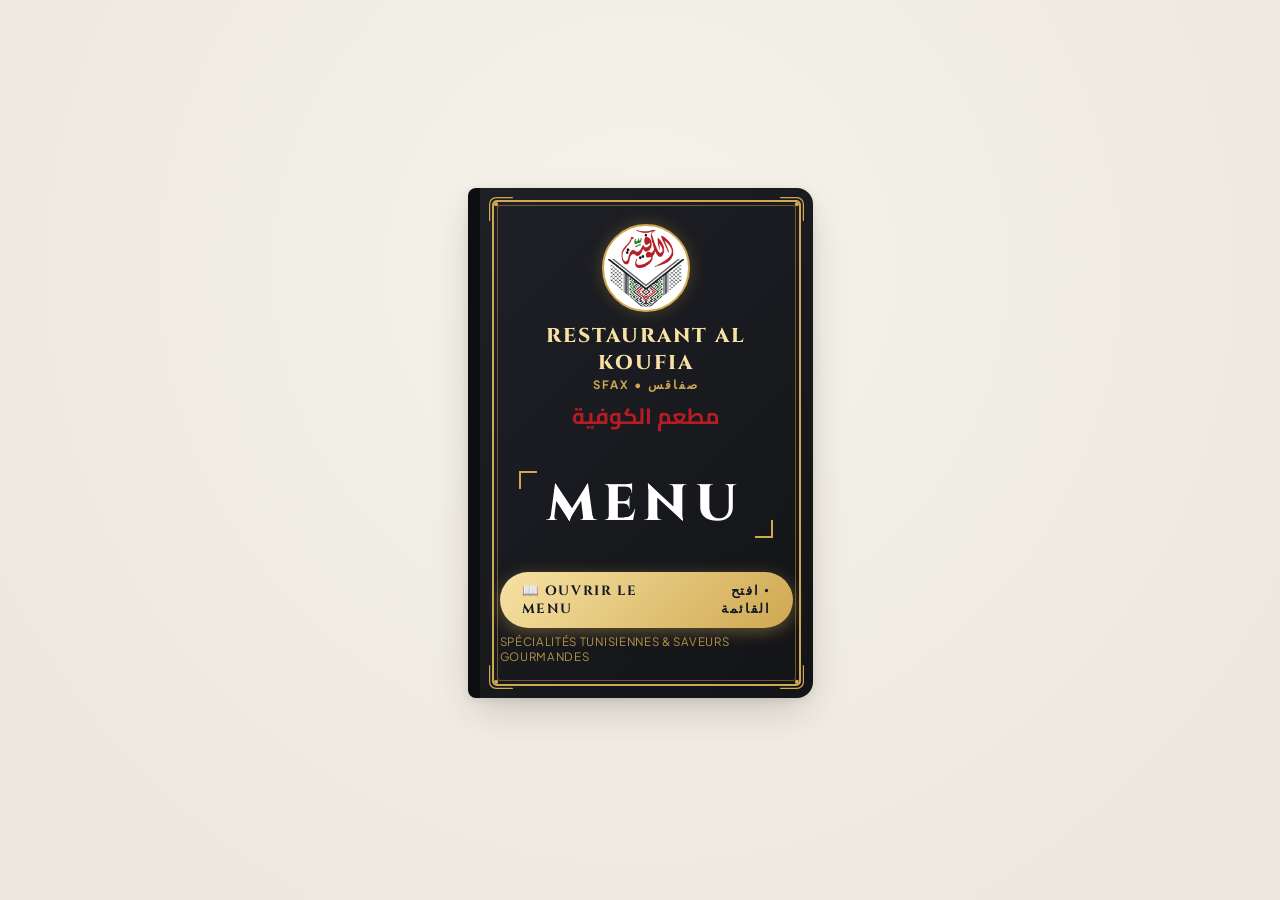
==== commit 725b022f: "feat: navigation livre 2 pages, fond clair beige et photos officielles du menu" ====
--- a/index.html
+++ b/index.html
@@ -14,41 +14,45 @@
   
   <link rel="stylesheet" href="style.css">
 </head>
-<body class="is-book-closed">
+<body class="page-cover-only">
 
-  <div class="book-scene">
-
-    <!-- ============================================== -->
-    <!-- 1. LE LIVRE FERMÉ (COUVERTURE ÉLÉGANTE DU RESTAURANT) -->
-    <!-- ============================================== -->
-    <div class="book-closed-container" id="bookClosedContainer" role="button" tabindex="0" aria-label="Ouvrir le menu Restaurant Al Koufia">
-      
+  <main class="book-scene">
+    <!-- Le Petit Livre Fermé (Cliquez pour ouvrir vers la page du menu) -->
+    <a href="menu.html" class="book-cover-link" aria-label="Ouvrir le menu du Restaurant Al Koufia">
       <div class="book-cover">
         <!-- Cadres dorés -->
         <div class="cover-border-outer"></div>
         <div class="cover-border-inner"></div>
 
-        <!-- 4 Coins en filigrane or -->
-        <div class="cover-corner c-tl"><svg class="cover-corner" viewBox="0 0 32 32" fill="none" xmlns="http://www.w3.org/2000/svg">
-  <path d="M2 30V10C2 5.58 5.58 2 10 2H30" stroke="currentColor" stroke-width="1.5" stroke-linecap="round"/>
-  <path d="M6 30V12C6 8.68 8.68 6 12 6H30" stroke="currentColor" stroke-width="1" opacity="0.6"/>
-  <circle cx="10" cy="10" r="2.5" fill="currentColor"/>
-</svg></div>
-        <div class="cover-corner c-tr"><svg class="cover-corner" viewBox="0 0 32 32" fill="none" xmlns="http://www.w3.org/2000/svg">
-  <path d="M2 30V10C2 5.58 5.58 2 10 2H30" stroke="currentColor" stroke-width="1.5" stroke-linecap="round"/>
-  <path d="M6 30V12C6 8.68 8.68 6 12 6H30" stroke="currentColor" stroke-width="1" opacity="0.6"/>
-  <circle cx="10" cy="10" r="2.5" fill="currentColor"/>
-</svg></div>
-        <div class="cover-corner c-bl"><svg class="cover-corner" viewBox="0 0 32 32" fill="none" xmlns="http://www.w3.org/2000/svg">
-  <path d="M2 30V10C2 5.58 5.58 2 10 2H30" stroke="currentColor" stroke-width="1.5" stroke-linecap="round"/>
-  <path d="M6 30V12C6 8.68 8.68 6 12 6H30" stroke="currentColor" stroke-width="1" opacity="0.6"/>
-  <circle cx="10" cy="10" r="2.5" fill="currentColor"/>
-</svg></div>
-        <div class="cover-corner c-br"><svg class="cover-corner" viewBox="0 0 32 32" fill="none" xmlns="http://www.w3.org/2000/svg">
-  <path d="M2 30V10C2 5.58 5.58 2 10 2H30" stroke="currentColor" stroke-width="1.5" stroke-linecap="round"/>
-  <path d="M6 30V12C6 8.68 8.68 6 12 6H30" stroke="currentColor" stroke-width="1" opacity="0.6"/>
-  <circle cx="10" cy="10" r="2.5" fill="currentColor"/>
-</svg></div>
+        <!-- Coins en filigrane or -->
+        <div class="cover-corner c-tl">
+          <svg viewBox="0 0 32 32" fill="none" xmlns="http://www.w3.org/2000/svg">
+            <path d="M2 30V10C2 5.58 5.58 2 10 2H30" stroke="currentColor" stroke-width="1.5" stroke-linecap="round"/>
+            <path d="M6 30V12C6 8.68 8.68 6 12 6H30" stroke="currentColor" stroke-width="1" opacity="0.6"/>
+            <circle cx="10" cy="10" r="2.5" fill="currentColor"/>
+          </svg>
+        </div>
+        <div class="cover-corner c-tr">
+          <svg viewBox="0 0 32 32" fill="none" xmlns="http://www.w3.org/2000/svg">
+            <path d="M2 30V10C2 5.58 5.58 2 10 2H30" stroke="currentColor" stroke-width="1.5" stroke-linecap="round"/>
+            <path d="M6 30V12C6 8.68 8.68 6 12 6H30" stroke="currentColor" stroke-width="1" opacity="0.6"/>
+            <circle cx="10" cy="10" r="2.5" fill="currentColor"/>
+          </svg>
+        </div>
+        <div class="cover-corner c-bl">
+          <svg viewBox="0 0 32 32" fill="none" xmlns="http://www.w3.org/2000/svg">
+            <path d="M2 30V10C2 5.58 5.58 2 10 2H30" stroke="currentColor" stroke-width="1.5" stroke-linecap="round"/>
+            <path d="M6 30V12C6 8.68 8.68 6 12 6H30" stroke="currentColor" stroke-width="1" opacity="0.6"/>
+            <circle cx="10" cy="10" r="2.5" fill="currentColor"/>
+          </svg>
+        </div>
+        <div class="cover-corner c-br">
+          <svg viewBox="0 0 32 32" fill="none" xmlns="http://www.w3.org/2000/svg">
+            <path d="M2 30V10C2 5.58 5.58 2 10 2H30" stroke="currentColor" stroke-width="1.5" stroke-linecap="round"/>
+            <path d="M6 30V12C6 8.68 8.68 6 12 6H30" stroke="currentColor" stroke-width="1" opacity="0.6"/>
+            <circle cx="10" cy="10" r="2.5" fill="currentColor"/>
+          </svg>
+        </div>
 
         <!-- Médaillon du Logo officiel -->
         <div class="cover-header-brand">
@@ -56,6 +60,7 @@
             <img src="logo.png" alt="Logo Restaurant Al Koufia" class="cover-logo-img">
           </div>
           <h1 class="cover-title-fr">RESTAURANT AL KOUFIA</h1>
+          <div class="cover-city-tag">SFAX • صفاقس</div>
           <div class="cover-title-ar" lang="ar" dir="rtl">مطعم الكوفية</div>
         </div>
 
@@ -68,685 +73,15 @@
 
         <!-- Bouton interactif pour ouvrir le livre -->
         <div class="cover-open-action">
-          <button type="button" class="btn-open-book">
+          <div class="btn-open-book">
             <span>📖 Ouvrir le Menu</span>
             <span lang="ar" dir="rtl">• افتح القائمة</span>
-          </button>
-          <div class="cover-tagline-text">Spécialités Tunisiennes & Saveurs Orientales</div>
+          </div>
+          <div class="cover-tagline-text">Spécialités Tunisiennes & Saveurs Gourmandes</div>
         </div>
       </div>
-
-    </div>
-
-    <!-- ============================================== -->
-    <!-- 2. LE LIVRE OUVERT (FOND CLAIR BEIGE PARCHEMIN) -->
-    <!-- ============================================== -->
-    <div class="book-opened-container" id="bookOpenedContainer">
-      
-      <!-- Barre d'outils avec bouton pour refermer le livre -->
-      <div class="book-top-bar">
-        <button type="button" class="btn-close-book" id="btnCloseBook">
-          <span>✕ Refermer le Livre</span>
-          <span lang="ar" dir="rtl">• إغلاق</span>
-        </button>
-        <span class="book-status-label">Restaurant Al Koufia • مطعم الكوفية</span>
-      </div>
-
-      <!-- Le Livre Ouvert (Double Page sur Desktop, Fond Clair Beige) -->
-      <div class="open-book-spread">
-
-        <!-- PAGE GAUCHE DU LIVRE -->
-        <div class="book-page book-page-left">
-          <div class="page-inner-border"></div>
-
-          <!-- En-tête intérieur du livre -->
-          <header class="open-book-header">
-            <div class="open-header-logo-row">
-              <div class="open-logo-circle">
-                <img src="logo.png" alt="Logo Restaurant Al Koufia" class="open-logo-img">
-              </div>
-              <div class="open-header-titles">
-                <h2 class="open-res-name">RESTAURANT AL KOUFIA</h2>
-                <div class="open-res-ar" lang="ar" dir="rtl">مطعم الكوفية</div>
-              </div>
-            </div>
-            <div class="open-header-tag">Menu & Spécialités Tunisiennes</div>
-          </header>
-
-          <div class="page-categories">
-
-            <!-- Catégorie : Entrées froides -->
-            <div class="menu-cat-block">
-              <div class="cat-book-header">
-                <span class="cat-book-title-fr">Entrées froides</span>
-                <span class="cat-book-title-ar" lang="ar" dir="rtl">المقبلات الباردة</span>
-              </div>
-              <div class="cat-items-list">
-                <div class="dish-row-book">
-                  <div class="dish-top-line">
-                    <span class="dish-name-fr">Sauce à l'ail</span>
-                    <span class="dish-price-dt">4.000 DT</span>
-                  </div>
-                  <div class="dish-sub-ar" lang="ar" dir="rtl">(ثومية)</div>
-                </div>
-                <div class="dish-row-book">
-                  <div class="dish-top-line">
-                    <span class="dish-name-fr">Houmous</span>
-                    <span class="dish-price-dt">5.000 DT</span>
-                  </div>
-                  <div class="dish-sub-ar" lang="ar" dir="rtl">(حمص)</div>
-                </div>
-                <div class="dish-row-book">
-                  <div class="dish-top-line">
-                    <span class="dish-name-fr">Salade Fatouch</span>
-                    <span class="dish-price-dt">5.000 DT</span>
-                  </div>
-                  <div class="dish-sub-ar" lang="ar" dir="rtl">(سلطة فتوش)</div>
-                </div>
-                <div class="dish-row-book">
-                  <div class="dish-top-line">
-                    <span class="dish-name-fr">Salade Kol slou</span>
-                    <span class="dish-price-dt">5.000 DT</span>
-                  </div>
-                  <div class="dish-sub-ar" lang="ar" dir="rtl">(سلطة كول سلو)</div>
-                </div>
-                <div class="dish-row-book">
-                  <div class="dish-top-line">
-                    <span class="dish-name-fr">Moutabal d'aubergine</span>
-                    <span class="dish-price-dt">6.000 DT</span>
-                  </div>
-                  <div class="dish-sub-ar" lang="ar" dir="rtl">(متبل باذنجان)</div>
-                </div>
-                <div class="dish-row-book">
-                  <div class="dish-top-line">
-                    <span class="dish-name-fr">Baba Ghanouj</span>
-                    <span class="dish-price-dt">6.000 DT</span>
-                  </div>
-                  <div class="dish-sub-ar" lang="ar" dir="rtl">(بابا غنوج)</div>
-                </div>
-              </div>
-            </div>
-
-            <!-- Catégorie : Entrées chaudes -->
-            <div class="menu-cat-block">
-              <div class="cat-book-header">
-                <span class="cat-book-title-fr">Entrées chaudes</span>
-                <span class="cat-book-title-ar" lang="ar" dir="rtl">المقبلات الساخنة</span>
-              </div>
-              <div class="cat-items-list">
-                <div class="dish-row-book">
-                  <div class="dish-top-line">
-                    <span class="dish-name-fr">Falafel</span>
-                    <span class="dish-price-dt">1.500 DT</span>
-                  </div>
-                  <div class="dish-sub-ar" lang="ar" dir="rtl">(فلافل)</div>
-                </div>
-                <div class="dish-row-book">
-                  <div class="dish-top-line">
-                    <span class="dish-name-fr">Sambousek au fromage</span>
-                    <span class="dish-price-dt">2.000 DT</span>
-                  </div>
-                  <div class="dish-sub-ar" lang="ar" dir="rtl">(سمبوسك جبنة)</div>
-                </div>
-                <div class="dish-row-book">
-                  <div class="dish-top-line">
-                    <span class="dish-name-fr">Sambousek au bœuf</span>
-                    <span class="dish-price-dt">3.000 DT</span>
-                  </div>
-                  <div class="dish-sub-ar" lang="ar" dir="rtl">(سمبوسك لحمة)</div>
-                </div>
-                <div class="dish-row-book">
-                  <div class="dish-top-line">
-                    <span class="dish-name-fr">Soupe de lentilles</span>
-                    <span class="dish-price-dt">4.000 DT</span>
-                  </div>
-                  <div class="dish-sub-ar" lang="ar" dir="rtl">(شوربة عدس)</div>
-                </div>
-                <div class="dish-row-book">
-                  <div class="dish-top-line">
-                    <span class="dish-name-fr">Kebbe</span>
-                    <span class="dish-price-dt">4.000 DT</span>
-                  </div>
-                  <div class="dish-sub-ar" lang="ar" dir="rtl">(كبة)</div>
-                </div>
-                <div class="dish-row-book">
-                  <div class="dish-top-line">
-                    <span class="dish-name-fr">Arayes au fromage</span>
-                    <span class="dish-price-dt">8.000 DT</span>
-                  </div>
-                  <div class="dish-sub-ar" lang="ar" dir="rtl">(عرايس جبنة)</div>
-                </div>
-                <div class="dish-row-book">
-                  <div class="dish-top-line">
-                    <span class="dish-name-fr">Arayes au bœuf</span>
-                    <span class="dish-price-dt">10.000 DT</span>
-                  </div>
-                  <div class="dish-sub-ar" lang="ar" dir="rtl">(عرايس لحمة)</div>
-                </div>
-              </div>
-            </div>
-
-            <!-- Catégorie : Sandwich -->
-            <div class="menu-cat-block">
-              <div class="cat-book-header">
-                <span class="cat-book-title-fr">Sandwich</span>
-                <span class="cat-book-title-ar" lang="ar" dir="rtl">سندويش</span>
-              </div>
-              <div class="cat-items-list">
-                <div class="dish-row-book">
-                  <div class="dish-top-line">
-                    <span class="dish-name-fr">Omlette</span>
-                    <span class="dish-price-dt">4.500 DT</span>
-                  </div>
-                  <div class="dish-sub-ar" lang="ar" dir="rtl">(أملات)</div>
-                </div>
-                <div class="dish-row-book">
-                  <div class="dish-top-line">
-                    <span class="dish-name-fr">Falafel</span>
-                    <span class="dish-price-dt">5.000 DT</span>
-                  </div>
-                  <div class="dish-sub-ar" lang="ar" dir="rtl">(فلافل)</div>
-                </div>
-                <div class="dish-row-book">
-                  <div class="dish-top-line">
-                    <span class="dish-name-fr">Omlette peperoni</span>
-                    <span class="dish-price-dt">5.500 DT</span>
-                  </div>
-                  <div class="dish-sub-ar" lang="ar" dir="rtl">(أملات باباروني)</div>
-                </div>
-                <div class="dish-row-book">
-                  <div class="dish-top-line">
-                    <span class="dish-name-fr">Omlette jambon</span>
-                    <span class="dish-price-dt">6.000 DT</span>
-                  </div>
-                  <div class="dish-sub-ar" lang="ar" dir="rtl">(أملات جمبون)</div>
-                </div>
-                <div class="dish-row-book">
-                  <div class="dish-top-line">
-                    <span class="dish-name-fr">Omlette Thon</span>
-                    <span class="dish-price-dt">6.500 DT</span>
-                  </div>
-                  <div class="dish-sub-ar" lang="ar" dir="rtl">(أملات تن)</div>
-                </div>
-                <div class="dish-row-book">
-                  <div class="dish-top-line">
-                    <span class="dish-name-fr">Merguez</span>
-                    <span class="dish-price-dt">7.000 DT</span>
-                  </div>
-                  <div class="dish-sub-ar" lang="ar" dir="rtl">(مرقاز)</div>
-                </div>
-                <div class="dish-row-book">
-                  <div class="dish-top-line">
-                    <span class="dish-name-fr">Chawarma</span>
-                    <span class="dish-price-dt">9.000 DT</span>
-                  </div>
-                  <div class="dish-sub-ar" lang="ar" dir="rtl">(شاورما)</div>
-                </div>
-                <div class="dish-row-book">
-                  <div class="dish-top-line">
-                    <span class="dish-name-fr">Kabeb poulet</span>
-                    <span class="dish-price-dt">9.000 DT</span>
-                  </div>
-                  <div class="dish-sub-ar" lang="ar" dir="rtl">(كباب دجاج)</div>
-                </div>
-                <div class="dish-row-book">
-                  <div class="dish-top-line">
-                    <span class="dish-name-fr">Crespy</span>
-                    <span class="dish-price-dt">9.000 DT</span>
-                  </div>
-                  <div class="dish-sub-ar" lang="ar" dir="rtl">(كرسبي)</div>
-                </div>
-                <div class="dish-row-book">
-                  <div class="dish-top-line">
-                    <span class="dish-name-fr">Chich Taouk</span>
-                    <span class="dish-price-dt">9.000 DT</span>
-                  </div>
-                  <div class="dish-sub-ar" lang="ar" dir="rtl">(شيش طاووق)</div>
-                </div>
-                <div class="dish-row-book">
-                  <div class="dish-top-line">
-                    <span class="dish-name-fr">Viande hachée</span>
-                    <span class="dish-price-dt">11.000 DT</span>
-                  </div>
-                  <div class="dish-sub-ar" lang="ar" dir="rtl">(كباب لحم)</div>
-                </div>
-              </div>
-            </div>
-
-            <!-- Catégorie : Makloub -->
-            <div class="menu-cat-block">
-              <div class="cat-book-header">
-                <span class="cat-book-title-fr">Makloub</span>
-                <span class="cat-book-title-ar" lang="ar" dir="rtl">مقلوب</span>
-              </div>
-              <div class="cat-items-list">
-                <div class="dish-row-book">
-                  <div class="dish-top-line">
-                    <span class="dish-name-fr">Thon</span>
-                    <span class="dish-price-dt">10.000 DT</span>
-                  </div>
-                  <div class="dish-sub-ar" lang="ar" dir="rtl">(تن)</div>
-                </div>
-                <div class="dish-row-book">
-                  <div class="dish-top-line">
-                    <span class="dish-name-fr">Poulet grillé</span>
-                    <span class="dish-price-dt">12.000 DT</span>
-                  </div>
-                  <div class="dish-sub-ar" lang="ar" dir="rtl">(دجاج مشوي)</div>
-                </div>
-                <div class="dish-row-book">
-                  <div class="dish-top-line">
-                    <span class="dish-name-fr">Poulet pané</span>
-                    <span class="dish-price-dt">12.000 DT</span>
-                  </div>
-                  <div class="dish-sub-ar" lang="ar" dir="rtl">(دجاج مبطن)</div>
-                </div>
-                <div class="dish-row-book">
-                  <div class="dish-top-line">
-                    <span class="dish-name-fr">Crespy</span>
-                    <span class="dish-price-dt">12.000 DT</span>
-                  </div>
-                  <div class="dish-sub-ar" lang="ar" dir="rtl">(كرسبي)</div>
-                </div>
-                <div class="dish-row-book">
-                  <div class="dish-top-line">
-                    <span class="dish-name-fr">Viande hachée</span>
-                    <span class="dish-price-dt">13.000 DT</span>
-                  </div>
-                  <div class="dish-sub-ar" lang="ar" dir="rtl">(لحم مفروم)</div>
-                </div>
-                <div class="dish-row-book">
-                  <div class="dish-top-line">
-                    <span class="dish-name-fr">Kebda</span>
-                    <span class="dish-price-dt">15.000 DT</span>
-                  </div>
-                  <div class="dish-sub-ar" lang="ar" dir="rtl">(كبدة)</div>
-                </div>
-              </div>
-            </div>
-
-            <!-- Catégorie : Baguette farcie -->
-            <div class="menu-cat-block">
-              <div class="cat-book-header">
-                <span class="cat-book-title-fr">Baguette farcie</span>
-                <span class="cat-book-title-ar" lang="ar" dir="rtl">باقات فارسي</span>
-              </div>
-              <div class="cat-items-list">
-                <div class="dish-row-book">
-                  <div class="dish-top-line">
-                    <span class="dish-name-fr">Thon</span>
-                    <span class="dish-price-dt">10.000 DT</span>
-                  </div>
-                  <div class="dish-sub-ar" lang="ar" dir="rtl">(تن)</div>
-                </div>
-                <div class="dish-row-book">
-                  <div class="dish-top-line">
-                    <span class="dish-name-fr">Poulet grillé</span>
-                    <span class="dish-price-dt">12.000 DT</span>
-                  </div>
-                  <div class="dish-sub-ar" lang="ar" dir="rtl">(دجاج مشوي)</div>
-                </div>
-                <div class="dish-row-book">
-                  <div class="dish-top-line">
-                    <span class="dish-name-fr">Poulet pané</span>
-                    <span class="dish-price-dt">12.000 DT</span>
-                  </div>
-                  <div class="dish-sub-ar" lang="ar" dir="rtl">(دجاج مبطن)</div>
-                </div>
-                <div class="dish-row-book">
-                  <div class="dish-top-line">
-                    <span class="dish-name-fr">Viande hachée</span>
-                    <span class="dish-price-dt">13.000 DT</span>
-                  </div>
-                  <div class="dish-sub-ar" lang="ar" dir="rtl">(لحم مفروم)</div>
-                </div>
-                <div class="dish-row-book">
-                  <div class="dish-top-line">
-                    <span class="dish-name-fr">Kebda</span>
-                    <span class="dish-price-dt">15.000 DT</span>
-                  </div>
-                  <div class="dish-sub-ar" lang="ar" dir="rtl">(كبدة)</div>
-                </div>
-              </div>
-            </div>
-          </div>
-        </div>
-
-        <!-- PAGE DROITE DU LIVRE -->
-        <div class="book-page book-page-right">
-          <div class="page-inner-border"></div>
-
-          <div class="page-categories">
-
-            <!-- Catégorie : Tacos -->
-            <div class="menu-cat-block">
-              <div class="cat-book-header">
-                <span class="cat-book-title-fr">Tacos</span>
-                <span class="cat-book-title-ar" lang="ar" dir="rtl">تاكوس</span>
-              </div>
-              <div class="cat-items-list">
-                <div class="dish-row-book">
-                  <div class="dish-top-line">
-                    <span class="dish-name-fr">Thon</span>
-                    <span class="dish-price-dt">8.000 DT</span>
-                  </div>
-                  <div class="dish-sub-ar" lang="ar" dir="rtl">(تن)</div>
-                </div>
-                <div class="dish-row-book">
-                  <div class="dish-top-line">
-                    <span class="dish-name-fr">Poulet grillé</span>
-                    <span class="dish-price-dt">9.000 DT</span>
-                  </div>
-                  <div class="dish-sub-ar" lang="ar" dir="rtl">(دجاج مشوي)</div>
-                </div>
-                <div class="dish-row-book">
-                  <div class="dish-top-line">
-                    <span class="dish-name-fr">Poulet pané</span>
-                    <span class="dish-price-dt">9.000 DT</span>
-                  </div>
-                  <div class="dish-sub-ar" lang="ar" dir="rtl">(دجاج مبطن)</div>
-                </div>
-                <div class="dish-row-book">
-                  <div class="dish-top-line">
-                    <span class="dish-name-fr">Crespy</span>
-                    <span class="dish-price-dt">10.000 DT</span>
-                  </div>
-                  <div class="dish-sub-ar" lang="ar" dir="rtl">(كرسبي)</div>
-                </div>
-                <div class="dish-row-book">
-                  <div class="dish-top-line">
-                    <span class="dish-name-fr">Viande hachée</span>
-                    <span class="dish-price-dt">10.000 DT</span>
-                  </div>
-                  <div class="dish-sub-ar" lang="ar" dir="rtl">(لحم مفروم)</div>
-                </div>
-              </div>
-            </div>
-
-            <!-- Catégorie : Burger -->
-            <div class="menu-cat-block">
-              <div class="cat-book-header">
-                <span class="cat-book-title-fr">Burger</span>
-                <span class="cat-book-title-ar" lang="ar" dir="rtl">برجر</span>
-              </div>
-              <div class="cat-items-list">
-                <div class="dish-row-book">
-                  <div class="dish-top-line">
-                    <span class="dish-name-fr">Crespy</span>
-                    <span class="dish-price-dt">10.000 DT</span>
-                  </div>
-                  <div class="dish-sub-ar" lang="ar" dir="rtl">(كرسبي)</div>
-                </div>
-                <div class="dish-row-book">
-                  <div class="dish-top-line">
-                    <span class="dish-name-fr">Double Crespy</span>
-                    <span class="dish-price-dt">12.000 DT</span>
-                  </div>
-                  <div class="dish-sub-ar" lang="ar" dir="rtl">(دوبل كرسبي)</div>
-                </div>
-                <div class="dish-row-book">
-                  <div class="dish-top-line">
-                    <span class="dish-name-fr">Classique Bœuf</span>
-                    <span class="dish-price-dt">14.000 DT</span>
-                  </div>
-                  <div class="dish-sub-ar" lang="ar" dir="rtl">(لحم مفروم)</div>
-                </div>
-                <div class="dish-row-book">
-                  <div class="dish-top-line">
-                    <span class="dish-name-fr">Double bœuf</span>
-                    <span class="dish-price-dt">16.000 DT</span>
-                  </div>
-                  <div class="dish-sub-ar" lang="ar" dir="rtl">(دوبل لحم)</div>
-                </div>
-              </div>
-            </div>
-
-            <!-- Catégorie : Karmacha Al Koufia -->
-            <div class="menu-cat-block">
-              <div class="cat-book-header">
-                <span class="cat-book-title-fr">Karmacha Al Koufia</span>
-                <span class="cat-book-title-ar" lang="ar" dir="rtl">مقرمشات الكوفية</span>
-              </div>
-              <div class="cat-items-list">
-                <div class="dish-row-book">
-                  <div class="dish-top-line">
-                    <span class="dish-name-fr">Crispy 8 pièces</span>
-                    <span class="dish-price-dt">16.000 DT</span>
-                  </div>
-                  <div class="dish-sub-ar" lang="ar" dir="rtl">(كرسبي 8 قطع)</div>
-                </div>
-                <div class="dish-row-book">
-                  <div class="dish-top-line">
-                    <span class="dish-name-fr">Crispy 13 pièces</span>
-                    <span class="dish-price-dt">25.000 DT</span>
-                  </div>
-                  <div class="dish-sub-ar" lang="ar" dir="rtl">(كرسبي 13 قطعة)</div>
-                </div>
-                <div class="dish-row-book">
-                  <div class="dish-top-line">
-                    <span class="dish-name-fr">Crispy 20 pièces</span>
-                    <span class="dish-price-dt">35.000 DT</span>
-                  </div>
-                  <div class="dish-sub-ar" lang="ar" dir="rtl">(كرسبي 20 قطعة)</div>
-                </div>
-                <div class="dish-row-book">
-                  <div class="dish-top-line">
-                    <span class="dish-name-fr">Mixte Karmacha Al Koufia</span>
-                    <span class="dish-price-dt">45.000 DT</span>
-                  </div>
-                  <div class="dish-sub-ar" lang="ar" dir="rtl">(تشكيلة المقرمشات الكوفية)</div>
-                </div>
-              </div>
-            </div>
-
-            <!-- Catégorie : Nos plats -->
-            <div class="menu-cat-block">
-              <div class="cat-book-header">
-                <span class="cat-book-title-fr">Nos plats</span>
-                <span class="cat-book-title-ar" lang="ar" dir="rtl">أطباقنا</span>
-              </div>
-              <div class="cat-items-list">
-                <div class="dish-row-book">
-                  <div class="dish-top-line">
-                    <span class="dish-name-fr">Falafel</span>
-                    <span class="dish-price-dt">14.000 DT</span>
-                  </div>
-                  <div class="dish-sub-ar" lang="ar" dir="rtl">(فلافل)</div>
-                </div>
-                <div class="dish-row-book">
-                  <div class="dish-top-line">
-                    <span class="dish-name-fr">Fahita</span>
-                    <span class="dish-price-dt">17.000 DT</span>
-                  </div>
-                  <div class="dish-sub-ar" lang="ar" dir="rtl">(فاهيتا)</div>
-                </div>
-                <div class="dish-row-book">
-                  <div class="dish-top-line">
-                    <span class="dish-name-fr">Kebda</span>
-                    <span class="dish-price-dt">17.000 DT</span>
-                  </div>
-                  <div class="dish-sub-ar" lang="ar" dir="rtl">(كبدة)</div>
-                </div>
-                <div class="dish-row-book">
-                  <div class="dish-top-line">
-                    <span class="dish-name-fr">Cordon Bleu</span>
-                    <span class="dish-price-dt">18.000 DT</span>
-                  </div>
-                  <div class="dish-sub-ar" lang="ar" dir="rtl">(كوردون بلو)</div>
-                </div>
-                <div class="dish-row-book">
-                  <div class="dish-top-line">
-                    <span class="dish-name-fr">Poulet grillé</span>
-                    <span class="dish-price-dt">18.000 DT</span>
-                  </div>
-                  <div class="dish-sub-ar" lang="ar" dir="rtl">(دجاج مشوي)</div>
-                </div>
-                <div class="dish-row-book">
-                  <div class="dish-top-line">
-                    <span class="dish-name-fr">Poulet pané</span>
-                    <span class="dish-price-dt">18.000 DT</span>
-                  </div>
-                  <div class="dish-sub-ar" lang="ar" dir="rtl">(دجاج مبطن)</div>
-                </div>
-                <div class="dish-row-book">
-                  <div class="dish-top-line">
-                    <span class="dish-name-fr">Chawarma</span>
-                    <span class="dish-price-dt">20.000 DT</span>
-                  </div>
-                  <div class="dish-sub-ar" lang="ar" dir="rtl">(شاورما)</div>
-                </div>
-                <div class="dish-row-book">
-                  <div class="dish-top-line">
-                    <span class="dish-name-fr">Crespy</span>
-                    <span class="dish-price-dt">20.000 DT</span>
-                  </div>
-                  <div class="dish-sub-ar" lang="ar" dir="rtl">(كرسبي)</div>
-                </div>
-                <div class="dish-row-book">
-                  <div class="dish-top-line">
-                    <span class="dish-name-fr">Chich Taouk</span>
-                    <span class="dish-price-dt">20.000 DT</span>
-                  </div>
-                  <div class="dish-sub-ar" lang="ar" dir="rtl">(شيش طاووق)</div>
-                </div>
-                <div class="dish-row-book">
-                  <div class="dish-top-line">
-                    <span class="dish-name-fr">Msahab</span>
-                    <span class="dish-price-dt">22.000 DT</span>
-                  </div>
-                  <div class="dish-sub-ar" lang="ar" dir="rtl">(مسحب)</div>
-                </div>
-                <div class="dish-row-book">
-                  <div class="dish-top-line">
-                    <span class="dish-name-fr">Kabeb poulet</span>
-                    <span class="dish-price-dt">23.000 DT</span>
-                  </div>
-                  <div class="dish-sub-ar" lang="ar" dir="rtl">(كباب دجاج)</div>
-                </div>
-                <div class="dish-row-book">
-                  <div class="dish-top-line">
-                    <span class="dish-name-fr">Kabeb Boeuf</span>
-                    <span class="dish-price-dt">28.000 DT</span>
-                  </div>
-                  <div class="dish-sub-ar" lang="ar" dir="rtl">(كباب لحم)</div>
-                </div>
-                <div class="dish-row-book">
-                  <div class="dish-top-line">
-                    <span class="dish-name-fr">Maajoukat poulet</span>
-                    <span class="dish-price-dt">26.000 DT</span>
-                  </div>
-                  <div class="dish-sub-ar" lang="ar" dir="rtl">(معجوقة دجاج)</div>
-                </div>
-                <div class="dish-row-book">
-                  <div class="dish-top-line">
-                    <span class="dish-name-fr">Maajoukat boeuf</span>
-                    <span class="dish-price-dt">30.000 DT</span>
-                  </div>
-                  <div class="dish-sub-ar" lang="ar" dir="rtl">(معجوقة لحم)</div>
-                </div>
-                <div class="dish-row-book">
-                  <div class="dish-top-line">
-                    <span class="dish-name-fr">Demi poulet</span>
-                    <span class="dish-price-dt">23.000 DT</span>
-                  </div>
-                  <div class="dish-sub-ar" lang="ar" dir="rtl">(نصف دجاجة)</div>
-                </div>
-                <div class="dish-row-book">
-                  <div class="dish-top-line">
-                    <span class="dish-name-fr">Poulet complet</span>
-                    <span class="dish-price-dt">35.000 DT</span>
-                  </div>
-                  <div class="dish-sub-ar" lang="ar" dir="rtl">(دجاجة كاملة)</div>
-                </div>
-                <div class="dish-row-book">
-                  <div class="dish-top-line">
-                    <span class="dish-name-fr">Miscle</span>
-                    <span class="dish-price-dt">40.000 DT</span>
-                  </div>
-                  <div class="dish-sub-ar" lang="ar" dir="rtl">(مشكل)</div>
-                </div>
-              </div>
-            </div>
-
-            <!-- Catégorie : Foukharet Al Koufiya -->
-            <div class="menu-cat-block">
-              <div class="cat-book-header">
-                <span class="cat-book-title-fr">Foukharet Al Koufiya</span>
-                <span class="cat-book-title-ar" lang="ar" dir="rtl">فخارة الكوفية</span>
-              </div>
-              <div class="cat-items-list">
-                <div class="dish-row-book">
-                  <div class="dish-top-line">
-                    <span class="dish-name-fr">Poulet</span>
-                    <span class="dish-price-dt">20.000 DT</span>
-                  </div>
-                  <div class="dish-sub-ar" lang="ar" dir="rtl">(دجاج)</div>
-                </div>
-                <div class="dish-row-book">
-                  <div class="dish-top-line">
-                    <span class="dish-name-fr">Chawarma</span>
-                    <span class="dish-price-dt">20.000 DT</span>
-                  </div>
-                  <div class="dish-sub-ar" lang="ar" dir="rtl">(شاورما)</div>
-                </div>
-                <div class="dish-row-book">
-                  <div class="dish-top-line">
-                    <span class="dish-name-fr">Boeuf</span>
-                    <span class="dish-price-dt">25.000 DT</span>
-                  </div>
-                  <div class="dish-sub-ar" lang="ar" dir="rtl">(لحم)</div>
-                </div>
-              </div>
-            </div>
-          </div>
-
-          <!-- Pied de page du livre ouvert -->
-          <footer class="open-book-footer">
-            <div>Restaurant Al Koufia • مطعم الكوفية</div>
-            <div style="font-size: 0.74rem; margin-top: 4px; opacity: 0.8;">Prix nets en Dinars Tunisiens (DT) • Spécialités Tunisiennes</div>
-          </footer>
-
-        </div>
-
-      </div>
-
-    </div>
-
-  </div>
-
-  <!-- Script d'ouverture / fermeture du livre -->
-  <script>
-    document.addEventListener('DOMContentLoaded', () => {
-      const bookContainer = document.getElementById('bookClosedContainer');
-      const closeBtn = document.getElementById('btnCloseBook');
-      const body = document.body;
-
-      function openBook() {
-        body.classList.remove('is-book-closed');
-        body.classList.add('is-book-open');
-        window.scrollTo({ top: 0, behavior: 'smooth' });
-      }
-
-      function closeBook() {
-        body.classList.remove('is-book-open');
-        body.classList.add('is-book-closed');
-        window.scrollTo({ top: 0, behavior: 'smooth' });
-      }
-
-      bookContainer.addEventListener('click', openBook);
-      bookContainer.addEventListener('keydown', (e) => {
-        if (e.key === 'Enter' || e.key === ' ') {
-          e.preventDefault();
-          openBook();
-        }
-      });
-
-      closeBtn.addEventListener('click', (e) => {
-        e.stopPropagation();
-        closeBook();
-      });
-    });
-  </script>
+    </a>
+  </main>
 
 </body>
 </html>
--- a/style.css
+++ b/style.css
@@ -1,16 +1,16 @@
 /* ==========================================================================
-   RESTAURANT AL KOUFIA - MENU LIVRE DE RESTAURANT OUVERT (FOND CLAIR BEIGE)
-   Format optimisé & responsive : taille du livre adaptée mobile & desktop
-   - Couverture compacte & élégante visible immédiatement sur smartphone
-   - Livre ouvert avec pages beige parchemin chaleureuses
-   - 100% prêt pour déploiement Vercel
+   RESTAURANT AL KOUFIA - SFAX (MENU LIVRE INTERACTIF & IMAGES OFFICIELLES)
+   Architecture 2 pages :
+   - index.html : Le Petit Livre fermé ("الكتاب الصغير"), clic -> redirige vers menu.html
+   - menu.html  : Le Livre Ouvert complet avec Fond Clair Beige Parchemin,
+                  illustrations officielles de Sfax et photos réelles de chaque plat.
    ========================================================================== */
 
 /* --------------------------------------------------------------------------
    1. VARIABLES & PALETTE (FOND CLAIR BEIGE & OR)
    -------------------------------------------------------------------------- */
 :root {
-  /* Fond extérieur de la table (clair, chaud et lumineux) */
+  /* Fond extérieur de la table (clair, chaud et lumineux - ZERO rayures) */
   --table-bg: #ece8df;
   --table-bg-glow: #f6f3eb;
 
@@ -50,7 +50,7 @@
 }
 
 /* --------------------------------------------------------------------------
-   2. RESET & BASE (FOND LUMINEUX SANS RAYURES)
+   2. RESET & BASE (AUCUN FOND NOIR RAYÉ)
    -------------------------------------------------------------------------- */
 *, *::before, *::after {
   box-sizing: border-box;
@@ -76,89 +76,63 @@
 }
 
 /* --------------------------------------------------------------------------
-   3. SCÈNE DU LIVRE (RESPONSIVE)
+   3. PAGE D'ACCUEIL : LE PETIT LIVRE FERMÉ (INDEX.HTML)
    -------------------------------------------------------------------------- */
 .book-scene {
   min-height: 100vh;
+  min-height: 100dvh;
   display: flex;
   flex-direction: column;
   align-items: center;
   justify-content: center;
-  padding: 16px 10px 40px 10px;
+  padding: 14px 12px 28px 12px;
+}
+
+.book-cover-link {
+  text-decoration: none;
+  display: block;
+  width: 100%;
+  max-width: 320px;
+  margin: 0 auto;
+  cursor: pointer;
 }
 
 @media (min-width: 480px) {
-  .book-scene {
-    padding: 24px 16px 60px 16px;
-  }
-}
-
-@media (min-width: 768px) {
-  .book-scene {
-    padding: 36px 24px 70px 24px;
-  }
-}
-
-/* --------------------------------------------------------------------------
-   4. LIVRE FERMÉ (TAILLE MINIMISÉE & OPTIMISÉE POUR SMARTPHONE)
-   -------------------------------------------------------------------------- */
-.book-closed-container {
-  width: 100%;
-  max-width: 360px;
-  cursor: pointer;
-  position: relative;
-  user-select: none;
-  transition: transform 0.35s ease, box-shadow 0.35s ease;
-  margin: 0 auto;
-}
-
-@media (min-width: 480px) {
-  .book-closed-container {
-    max-width: 390px;
-  }
-}
-
-@media (min-width: 768px) {
-  .book-closed-container {
-    max-width: 410px;
-  }
-}
-
-.book-closed-container:hover {
-  transform: translateY(-5px) scale(1.012);
+  .book-cover-link {
+    max-width: 345px;
+  }
+}
+
+.book-cover-link:hover .book-cover,
+.book-cover-link:focus-visible .book-cover {
+  transform: translateY(-4px) scale(1.015);
+  box-shadow: 0 20px 45px -8px rgba(40, 30, 20, 0.28), 0 4px 12px rgba(0, 0, 0, 0.1);
 }
 
 .book-cover {
   width: 100%;
-  height: auto;
-  min-height: 520px;
+  min-height: 470px;
+  max-height: 86vh;
   background: linear-gradient(135deg, #1f2026 0%, #131417 100%);
-  border-radius: 8px 18px 18px 8px;
+  border-radius: 8px 16px 16px 8px;
   box-shadow: var(--shadow-book-closed);
   position: relative;
-  padding: 22px 18px;
+  padding: 20px 16px;
   display: flex;
   flex-direction: column;
   align-items: center;
   justify-content: space-between;
   border-left: 10px solid #0d0e10;
   overflow: hidden;
-  gap: 14px;
+  gap: 12px;
+  transition: transform 0.35s ease, box-shadow 0.35s ease;
 }
 
 @media (min-width: 480px) {
   .book-cover {
-    min-height: 570px;
-    padding: 26px 22px;
+    min-height: 510px;
+    padding: 24px 20px;
     border-left-width: 12px;
-  }
-}
-
-@media (min-width: 768px) {
-  .book-cover {
-    min-height: 610px;
-    padding: 30px 26px;
-    border-left-width: 14px;
   }
 }
 
@@ -185,7 +159,6 @@
   pointer-events: none;
 }
 
-/* Coins en filigrane */
 .cover-corner {
   position: absolute;
   width: 26px;
@@ -197,7 +170,6 @@
 .c-bl { bottom: 8px; left: 8px; transform: scaleY(-1); }
 .c-br { bottom: 8px; right: 8px; transform: scale(-1); }
 
-/* Logo et Titre sur la couverture */
 .cover-header-brand {
   margin-top: 12px;
   display: flex;
@@ -207,20 +179,21 @@
 }
 
 .cover-logo-ring {
-  width: 88px;
-  height: 88px;
+  width: 76px;
+  height: 76px;
   border-radius: 50%;
   border: 2px solid var(--cover-gold);
   padding: 3px;
   background: #ffffff;
-  box-shadow: 0 0 18px rgba(207, 168, 81, 0.28);
-  margin-bottom: 10px;
+  box-shadow: 0 0 16px rgba(207, 168, 81, 0.28);
+  margin-bottom: 8px;
 }
 
 @media (min-width: 480px) {
   .cover-logo-ring {
-    width: 100px;
-    height: 100px;
+    width: 88px;
+    height: 88px;
+    margin-bottom: 10px;
   }
 }
 
@@ -239,7 +212,15 @@
   letter-spacing: 0.1em;
   text-transform: uppercase;
   color: var(--cover-gold-light);
-  margin-bottom: 2px;
+  margin-bottom: 1px;
+}
+
+.cover-city-tag {
+  font-size: 0.72rem;
+  font-weight: 700;
+  letter-spacing: 0.18em;
+  color: var(--cover-gold);
+  margin-bottom: 3px;
 }
 
 .cover-title-ar {
@@ -249,12 +230,11 @@
   color: var(--brand-red);
 }
 
-/* Mot MENU central */
 .cover-menu-box {
-  margin: 12px 0;
+  margin: 10px 0;
   text-align: center;
   position: relative;
-  padding: 10px 28px;
+  padding: 8px 28px;
 }
 
 .bracket-corner-tl {
@@ -286,9 +266,8 @@
   line-height: 1;
 }
 
-/* Bouton pour ouvrir le livre */
 .cover-open-action {
-  margin-bottom: 12px;
+  margin-bottom: 10px;
   display: flex;
   flex-direction: column;
   align-items: center;
@@ -309,8 +288,6 @@
   padding: 10px 22px;
   border-radius: 999px;
   box-shadow: 0 4px 16px rgba(207, 168, 81, 0.4);
-  border: none;
-  cursor: pointer;
   animation: pulseGold 2.2s infinite ease-in-out;
 }
 
@@ -327,82 +304,80 @@
 }
 
 /* --------------------------------------------------------------------------
-   5. LIVRE OUVERT (FOND CLAIR BEIGE & ULTRA-RESPONSIVE)
+   4. PAGE MENU : LE LIVRE OUVERT COMPLET AVEC IMAGES (MENU.HTML)
    -------------------------------------------------------------------------- */
-.book-opened-container {
-  display: none;
-  width: 100%;
-  max-width: 1040px;
+.menu-page-wrapper {
+  max-width: 1100px;
   margin: 0 auto;
-  opacity: 0;
-  transform: scale(0.97);
-  transition: opacity 0.45s ease, transform 0.45s ease;
-}
-
-body.is-book-open .book-closed-container {
-  display: none;
-}
-
-body.is-book-open .book-opened-container {
-  display: block;
-  opacity: 1;
-  transform: scale(1);
-}
-
-/* Barre supérieure d'outils */
-.book-top-bar {
+  padding: 16px 10px 60px 10px;
+}
+
+@media (min-width: 600px) {
+  .menu-page-wrapper {
+    padding: 24px 16px 70px 16px;
+  }
+}
+
+@media (min-width: 860px) {
+  .menu-page-wrapper {
+    padding: 32px 24px 80px 24px;
+  }
+}
+
+/* Barre supérieure de retour vers la couverture */
+.top-nav-bar {
   display: flex;
   justify-content: space-between;
   align-items: center;
-  margin-bottom: 14px;
+  margin-bottom: 16px;
   padding: 0 4px;
 }
 
-.btn-close-book {
+.btn-back-book {
   display: inline-flex;
   align-items: center;
-  gap: 6px;
+  gap: 8px;
   background: #ffffff;
   color: var(--brand-red);
   border: 1px solid var(--book-page-border);
-  padding: 7px 16px;
+  padding: 8px 18px;
   border-radius: 999px;
   font-family: var(--font-body);
-  font-size: 0.8rem;
-  font-weight: 700;
-  letter-spacing: 0.03em;
-  cursor: pointer;
-  box-shadow: 0 2px 6px rgba(0, 0, 0, 0.05);
+  font-size: 0.84rem;
+  font-weight: 700;
+  text-decoration: none;
+  box-shadow: 0 2px 8px rgba(0, 0, 0, 0.06);
   transition: all 0.2s ease;
 }
 
-.btn-close-book:hover {
+.btn-back-book:hover {
   background: var(--brand-red);
   color: #ffffff;
-  box-shadow: 0 4px 12px rgba(183, 28, 36, 0.25);
-}
-
-.book-status-label {
-  font-size: 0.78rem;
+  box-shadow: 0 4px 14px rgba(183, 28, 36, 0.25);
+  transform: translateX(-2px);
+}
+
+.top-brand-label {
+  font-size: 0.82rem;
   font-weight: 700;
   color: var(--text-muted);
   letter-spacing: 0.04em;
   text-transform: uppercase;
 }
 
-/* LE LIVRE OUVERT (DOUBLE PAGE SUR DESKTOP, PAGE FLUIDE SUR MOBILE) */
+/* LE LIVRE OUVERT (FOND CLAIR BEIGE PARCHEMIN) */
 .open-book-spread {
   background: var(--book-page-beige);
-  border-radius: 10px;
+  border-radius: 12px;
   box-shadow: var(--shadow-book-opened);
-  border: 1px solid rgba(197, 155, 39, 0.3);
+  border: 1px solid rgba(197, 155, 39, 0.35);
   position: relative;
   overflow: hidden;
 }
 
-@media (min-width: 860px) {
+@media (min-width: 900px) {
   .open-book-spread {
-    border-radius: 16px;
+    border-radius: 18px;
     display: flex;
   }
   /* Pli central réaliste du livre */
@@ -412,7 +387,7 @@
     top: 0;
     bottom: 0;
     left: 50%;
-    width: 32px;
+    width: 36px;
     transform: translateX(-50%);
     background: linear-gradient(to right, 
       transparent 0%, 
@@ -426,6 +401,28 @@
   }
 }
 
+/* Bannière d'illustration Sfax officielle au sommet du livre */
+.menu-sfax-banner {
+  width: 100%;
+  height: 120px;
+  overflow: hidden;
+  position: relative;
+  border-bottom: 2px solid var(--brand-red);
+}
+
+@media (min-width: 600px) {
+  .menu-sfax-banner {
+    height: 145px;
+  }
+}
+
+.banner-img {
+  width: 100%;
+  height: 100%;
+  object-fit: cover;
+  display: block;
+}
+
 /* Pages Gauche et Droite */
 .book-page {
   flex: 1;
@@ -439,17 +436,16 @@
   }
 }
 
-@media (min-width: 860px) {
+@media (min-width: 900px) {
   .book-page-left {
-    padding: 30px 28px 34px 28px;
+    padding: 28px 28px 36px 28px;
     border-right: 1px solid rgba(197, 155, 39, 0.2);
   }
   .book-page-right {
-    padding: 30px 28px 34px 28px;
-  }
-}
-
-/* Cadre doré fin sur chaque page */
+    padding: 28px 28px 36px 28px;
+  }
+}
+
 .page-inner-border {
   position: absolute;
   top: 8px;
@@ -457,95 +453,27 @@
   right: 8px;
   bottom: 8px;
   border: 1px solid var(--book-gold-subtle);
-  border-radius: 5px;
+  border-radius: 6px;
   pointer-events: none;
 }
 
-/* En-tête intérieur */
-.open-book-header {
-  text-align: center;
-  margin-bottom: 18px;
-  padding-bottom: 14px;
-  border-bottom: 2px solid var(--brand-red);
-  position: relative;
-}
-
-.open-header-logo-row {
-  display: flex;
-  align-items: center;
-  justify-content: center;
-  gap: 12px;
-  margin-bottom: 6px;
-}
-
-.open-logo-circle {
-  width: 58px;
-  height: 58px;
-  border-radius: 50%;
-  border: 2px solid var(--brand-red);
-  background: #ffffff;
-  padding: 2px;
-  box-shadow: 0 3px 10px rgba(183, 28, 36, 0.12);
-}
-
-.open-logo-img {
-  width: 100%;
-  height: 100%;
-  object-fit: contain;
-  border-radius: 50%;
-  display: block;
-}
-
-.open-header-titles {
-  text-align: left;
-}
-
-.open-res-name {
-  font-family: var(--font-serif);
-  font-size: clamp(1.15rem, 3.8vw, 1.4rem);
-  font-weight: 800;
-  letter-spacing: 0.04em;
-  color: var(--brand-red);
-  line-height: 1.15;
-}
-
-.open-res-ar {
-  font-family: var(--font-ar);
-  font-size: clamp(1rem, 3.2vw, 1.18rem);
-  font-weight: 700;
-  color: var(--text-primary);
-}
-
-.open-header-tag {
-  display: inline-block;
-  font-size: 0.7rem;
-  font-weight: 700;
-  letter-spacing: 0.12em;
-  text-transform: uppercase;
-  color: var(--brand-red-dark);
-  background: rgba(183, 28, 36, 0.06);
-  padding: 2px 12px;
-  border-radius: 999px;
-  margin-top: 4px;
-}
-
 /* --------------------------------------------------------------------------
-   6. SECTIONS DES CATÉGORIES DANS LE LIVRE
+   5. CATÉGORIES AVEC PHOTOS DU MENU OFFICIEL
    -------------------------------------------------------------------------- */
 .page-categories {
   display: flex;
   flex-direction: column;
-  gap: 18px;
+  gap: 22px;
 }
 
 .menu-cat-block {
-  border-bottom: 1px dashed rgba(197, 155, 39, 0.3);
-  padding-bottom: 14px;
+  border-bottom: 1px dashed rgba(197, 155, 39, 0.35);
+  padding-bottom: 16px;
 }
 
 .menu-cat-block:last-child {
   border-bottom: none;
-  padding-bottom: 2px;
+  padding-bottom: 4px;
 }
 
 /* En-tête de catégorie */
@@ -553,27 +481,53 @@
   display: flex;
   align-items: center;
   justify-content: space-between;
-  margin-bottom: 10px;
+  margin-bottom: 12px;
   background: linear-gradient(90deg, rgba(183, 28, 36, 0.08) 0%, transparent 100%);
-  padding: 5px 10px;
-  border-left: 3px solid var(--brand-red);
-  border-radius: 0 6px 6px 0;
+  padding: 6px 12px;
+  border-left: 4px solid var(--brand-red);
+  border-radius: 0 8px 8px 0;
 }
 
 .cat-book-title-fr {
   font-family: var(--font-serif);
-  font-size: clamp(0.92rem, 2.6vw, 1.02rem);
-  font-weight: 700;
-  letter-spacing: 0.03em;
+  font-size: clamp(0.95rem, 2.6vw, 1.05rem);
+  font-weight: 700;
+  letter-spacing: 0.04em;
   text-transform: uppercase;
   color: var(--brand-red);
 }
 
 .cat-book-title-ar {
   font-family: var(--font-ar);
-  font-size: clamp(1rem, 2.8vw, 1.1rem);
+  font-size: clamp(1.05rem, 2.8vw, 1.15rem);
   font-weight: 700;
   color: var(--text-primary);
+}
+
+/* Disposition avec photo du plat */
+.cat-body-with-photo {
+  display: flex;
+  flex-direction: row;
+  align-items: flex-start;
+  gap: 12px;
+}
+
+.cat-dish-thumb {
+  width: 82px;
+  height: 82px;
+  object-fit: cover;
+  border-radius: 8px;
+  border: 2px solid rgba(197, 155, 39, 0.45);
+  box-shadow: 0 3px 8px rgba(0, 0, 0, 0.08);
+  flex-shrink: 0;
+  margin-top: 2px;
+}
+
+@media (min-width: 480px) {
+  .cat-dish-thumb {
+    width: 96px;
+    height: 96px;
+  }
 }
 
 /* Liste des plats */
@@ -581,6 +535,8 @@
   display: flex;
   flex-direction: column;
   gap: 8px;
+  flex: 1;
+  min-width: 0;
 }
 
 .dish-row-book {
@@ -593,7 +549,7 @@
 }
 
 .dish-row-book:hover {
-  background-color: rgba(255, 255, 255, 0.65);
+  background-color: rgba(255, 255, 255, 0.7);
 }
 
 .dish-top-line {
@@ -634,12 +590,12 @@
   color: var(--brand-red);
 }
 
-/* Pied de page du livre ouvert */
+/* Pied de page du menu */
 .open-book-footer {
   text-align: center;
-  padding-top: 16px;
-  margin-top: 14px;
+  padding-top: 18px;
+  margin-top: 16px;
   border-top: 1px solid rgba(197, 155, 39, 0.3);
-  font-size: 0.78rem;
+  font-size: 0.8rem;
   color: var(--text-muted);
 }
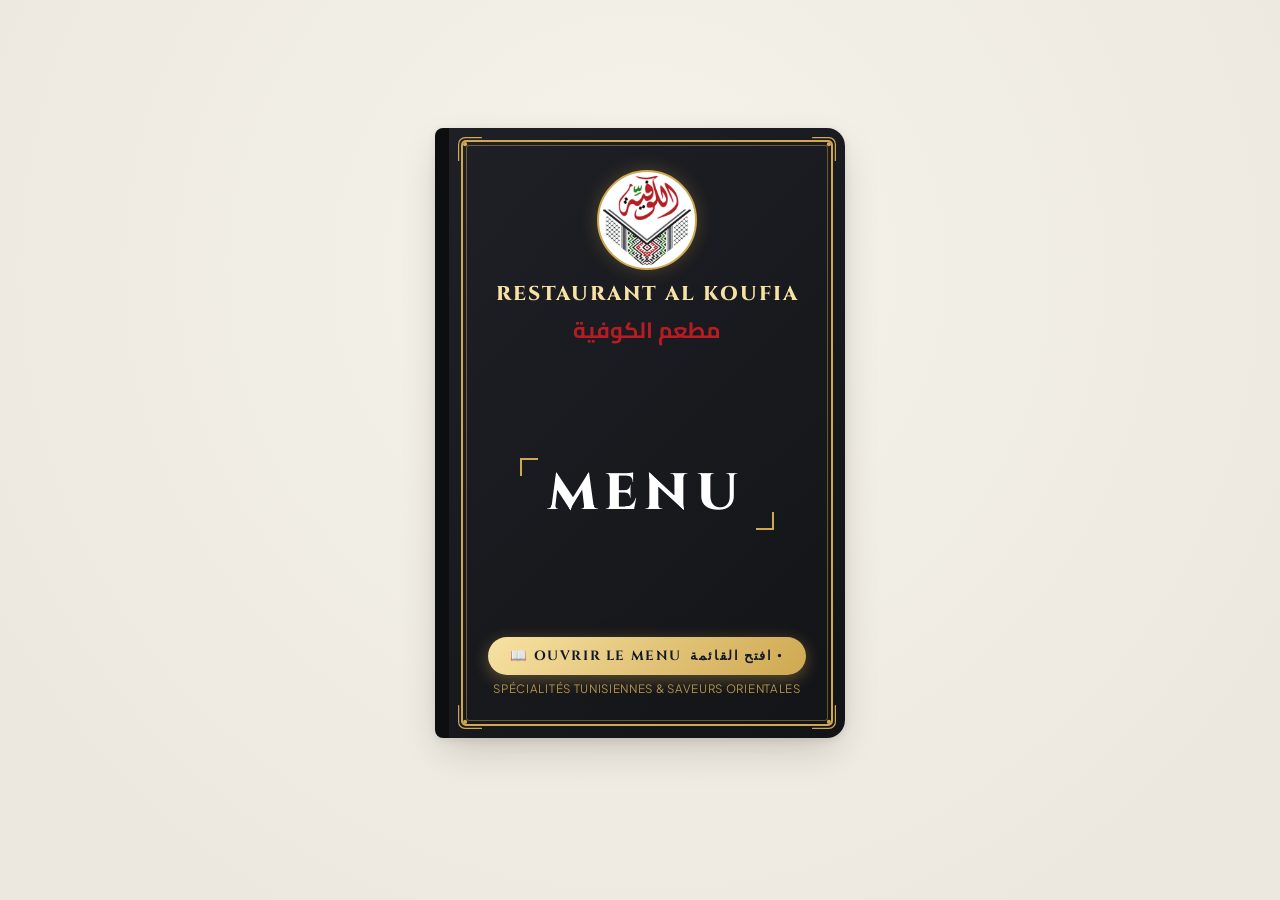
==== commit a93677e0: "Revert "feat: navigation livre 2 pages, fond clair beige et photos officielles du menu" This reverts" ====
--- a/index.html
+++ b/index.html
@@ -14,45 +14,41 @@
   
   <link rel="stylesheet" href="style.css">
 </head>
-<body class="page-cover-only">
-
-  <main class="book-scene">
-    <!-- Le Petit Livre Fermé (Cliquez pour ouvrir vers la page du menu) -->
-    <a href="menu.html" class="book-cover-link" aria-label="Ouvrir le menu du Restaurant Al Koufia">
+<body class="is-book-closed">
+
+  <div class="book-scene">
+
+    <!-- ============================================== -->
+    <!-- 1. LE LIVRE FERMÉ (COUVERTURE ÉLÉGANTE DU RESTAURANT) -->
+    <!-- ============================================== -->
+    <div class="book-closed-container" id="bookClosedContainer" role="button" tabindex="0" aria-label="Ouvrir le menu Restaurant Al Koufia">
+      
       <div class="book-cover">
         <!-- Cadres dorés -->
         <div class="cover-border-outer"></div>
         <div class="cover-border-inner"></div>
 
-        <!-- Coins en filigrane or -->
-        <div class="cover-corner c-tl">
-          <svg viewBox="0 0 32 32" fill="none" xmlns="http://www.w3.org/2000/svg">
-            <path d="M2 30V10C2 5.58 5.58 2 10 2H30" stroke="currentColor" stroke-width="1.5" stroke-linecap="round"/>
-            <path d="M6 30V12C6 8.68 8.68 6 12 6H30" stroke="currentColor" stroke-width="1" opacity="0.6"/>
-            <circle cx="10" cy="10" r="2.5" fill="currentColor"/>
-          </svg>
-        </div>
-        <div class="cover-corner c-tr">
-          <svg viewBox="0 0 32 32" fill="none" xmlns="http://www.w3.org/2000/svg">
-            <path d="M2 30V10C2 5.58 5.58 2 10 2H30" stroke="currentColor" stroke-width="1.5" stroke-linecap="round"/>
-            <path d="M6 30V12C6 8.68 8.68 6 12 6H30" stroke="currentColor" stroke-width="1" opacity="0.6"/>
-            <circle cx="10" cy="10" r="2.5" fill="currentColor"/>
-          </svg>
-        </div>
-        <div class="cover-corner c-bl">
-          <svg viewBox="0 0 32 32" fill="none" xmlns="http://www.w3.org/2000/svg">
-            <path d="M2 30V10C2 5.58 5.58 2 10 2H30" stroke="currentColor" stroke-width="1.5" stroke-linecap="round"/>
-            <path d="M6 30V12C6 8.68 8.68 6 12 6H30" stroke="currentColor" stroke-width="1" opacity="0.6"/>
-            <circle cx="10" cy="10" r="2.5" fill="currentColor"/>
-          </svg>
-        </div>
-        <div class="cover-corner c-br">
-          <svg viewBox="0 0 32 32" fill="none" xmlns="http://www.w3.org/2000/svg">
-            <path d="M2 30V10C2 5.58 5.58 2 10 2H30" stroke="currentColor" stroke-width="1.5" stroke-linecap="round"/>
-            <path d="M6 30V12C6 8.68 8.68 6 12 6H30" stroke="currentColor" stroke-width="1" opacity="0.6"/>
-            <circle cx="10" cy="10" r="2.5" fill="currentColor"/>
-          </svg>
-        </div>
+        <!-- 4 Coins en filigrane or -->
+        <div class="cover-corner c-tl"><svg class="cover-corner" viewBox="0 0 32 32" fill="none" xmlns="http://www.w3.org/2000/svg">
+  <path d="M2 30V10C2 5.58 5.58 2 10 2H30" stroke="currentColor" stroke-width="1.5" stroke-linecap="round"/>
+  <path d="M6 30V12C6 8.68 8.68 6 12 6H30" stroke="currentColor" stroke-width="1" opacity="0.6"/>
+  <circle cx="10" cy="10" r="2.5" fill="currentColor"/>
+</svg></div>
+        <div class="cover-corner c-tr"><svg class="cover-corner" viewBox="0 0 32 32" fill="none" xmlns="http://www.w3.org/2000/svg">
+  <path d="M2 30V10C2 5.58 5.58 2 10 2H30" stroke="currentColor" stroke-width="1.5" stroke-linecap="round"/>
+  <path d="M6 30V12C6 8.68 8.68 6 12 6H30" stroke="currentColor" stroke-width="1" opacity="0.6"/>
+  <circle cx="10" cy="10" r="2.5" fill="currentColor"/>
+</svg></div>
+        <div class="cover-corner c-bl"><svg class="cover-corner" viewBox="0 0 32 32" fill="none" xmlns="http://www.w3.org/2000/svg">
+  <path d="M2 30V10C2 5.58 5.58 2 10 2H30" stroke="currentColor" stroke-width="1.5" stroke-linecap="round"/>
+  <path d="M6 30V12C6 8.68 8.68 6 12 6H30" stroke="currentColor" stroke-width="1" opacity="0.6"/>
+  <circle cx="10" cy="10" r="2.5" fill="currentColor"/>
+</svg></div>
+        <div class="cover-corner c-br"><svg class="cover-corner" viewBox="0 0 32 32" fill="none" xmlns="http://www.w3.org/2000/svg">
+  <path d="M2 30V10C2 5.58 5.58 2 10 2H30" stroke="currentColor" stroke-width="1.5" stroke-linecap="round"/>
+  <path d="M6 30V12C6 8.68 8.68 6 12 6H30" stroke="currentColor" stroke-width="1" opacity="0.6"/>
+  <circle cx="10" cy="10" r="2.5" fill="currentColor"/>
+</svg></div>
 
         <!-- Médaillon du Logo officiel -->
         <div class="cover-header-brand">
@@ -60,7 +56,6 @@
             <img src="logo.png" alt="Logo Restaurant Al Koufia" class="cover-logo-img">
           </div>
           <h1 class="cover-title-fr">RESTAURANT AL KOUFIA</h1>
-          <div class="cover-city-tag">SFAX • صفاقس</div>
           <div class="cover-title-ar" lang="ar" dir="rtl">مطعم الكوفية</div>
         </div>
 
@@ -73,15 +68,685 @@
 
         <!-- Bouton interactif pour ouvrir le livre -->
         <div class="cover-open-action">
-          <div class="btn-open-book">
+          <button type="button" class="btn-open-book">
             <span>📖 Ouvrir le Menu</span>
             <span lang="ar" dir="rtl">• افتح القائمة</span>
-          </div>
-          <div class="cover-tagline-text">Spécialités Tunisiennes & Saveurs Gourmandes</div>
+          </button>
+          <div class="cover-tagline-text">Spécialités Tunisiennes & Saveurs Orientales</div>
         </div>
       </div>
-    </a>
-  </main>
+
+    </div>
+
+    <!-- ============================================== -->
+    <!-- 2. LE LIVRE OUVERT (FOND CLAIR BEIGE PARCHEMIN) -->
+    <!-- ============================================== -->
+    <div class="book-opened-container" id="bookOpenedContainer">
+      
+      <!-- Barre d'outils avec bouton pour refermer le livre -->
+      <div class="book-top-bar">
+        <button type="button" class="btn-close-book" id="btnCloseBook">
+          <span>✕ Refermer le Livre</span>
+          <span lang="ar" dir="rtl">• إغلاق</span>
+        </button>
+        <span class="book-status-label">Restaurant Al Koufia • مطعم الكوفية</span>
+      </div>
+
+      <!-- Le Livre Ouvert (Double Page sur Desktop, Fond Clair Beige) -->
+      <div class="open-book-spread">
+
+        <!-- PAGE GAUCHE DU LIVRE -->
+        <div class="book-page book-page-left">
+          <div class="page-inner-border"></div>
+
+          <!-- En-tête intérieur du livre -->
+          <header class="open-book-header">
+            <div class="open-header-logo-row">
+              <div class="open-logo-circle">
+                <img src="logo.png" alt="Logo Restaurant Al Koufia" class="open-logo-img">
+              </div>
+              <div class="open-header-titles">
+                <h2 class="open-res-name">RESTAURANT AL KOUFIA</h2>
+                <div class="open-res-ar" lang="ar" dir="rtl">مطعم الكوفية</div>
+              </div>
+            </div>
+            <div class="open-header-tag">Menu & Spécialités Tunisiennes</div>
+          </header>
+
+          <div class="page-categories">
+
+            <!-- Catégorie : Entrées froides -->
+            <div class="menu-cat-block">
+              <div class="cat-book-header">
+                <span class="cat-book-title-fr">Entrées froides</span>
+                <span class="cat-book-title-ar" lang="ar" dir="rtl">المقبلات الباردة</span>
+              </div>
+              <div class="cat-items-list">
+                <div class="dish-row-book">
+                  <div class="dish-top-line">
+                    <span class="dish-name-fr">Sauce à l'ail</span>
+                    <span class="dish-price-dt">4.000 DT</span>
+                  </div>
+                  <div class="dish-sub-ar" lang="ar" dir="rtl">(ثومية)</div>
+                </div>
+                <div class="dish-row-book">
+                  <div class="dish-top-line">
+                    <span class="dish-name-fr">Houmous</span>
+                    <span class="dish-price-dt">5.000 DT</span>
+                  </div>
+                  <div class="dish-sub-ar" lang="ar" dir="rtl">(حمص)</div>
+                </div>
+                <div class="dish-row-book">
+                  <div class="dish-top-line">
+                    <span class="dish-name-fr">Salade Fatouch</span>
+                    <span class="dish-price-dt">5.000 DT</span>
+                  </div>
+                  <div class="dish-sub-ar" lang="ar" dir="rtl">(سلطة فتوش)</div>
+                </div>
+                <div class="dish-row-book">
+                  <div class="dish-top-line">
+                    <span class="dish-name-fr">Salade Kol slou</span>
+                    <span class="dish-price-dt">5.000 DT</span>
+                  </div>
+                  <div class="dish-sub-ar" lang="ar" dir="rtl">(سلطة كول سلو)</div>
+                </div>
+                <div class="dish-row-book">
+                  <div class="dish-top-line">
+                    <span class="dish-name-fr">Moutabal d'aubergine</span>
+                    <span class="dish-price-dt">6.000 DT</span>
+                  </div>
+                  <div class="dish-sub-ar" lang="ar" dir="rtl">(متبل باذنجان)</div>
+                </div>
+                <div class="dish-row-book">
+                  <div class="dish-top-line">
+                    <span class="dish-name-fr">Baba Ghanouj</span>
+                    <span class="dish-price-dt">6.000 DT</span>
+                  </div>
+                  <div class="dish-sub-ar" lang="ar" dir="rtl">(بابا غنوج)</div>
+                </div>
+              </div>
+            </div>
+
+            <!-- Catégorie : Entrées chaudes -->
+            <div class="menu-cat-block">
+              <div class="cat-book-header">
+                <span class="cat-book-title-fr">Entrées chaudes</span>
+                <span class="cat-book-title-ar" lang="ar" dir="rtl">المقبلات الساخنة</span>
+              </div>
+              <div class="cat-items-list">
+                <div class="dish-row-book">
+                  <div class="dish-top-line">
+                    <span class="dish-name-fr">Falafel</span>
+                    <span class="dish-price-dt">1.500 DT</span>
+                  </div>
+                  <div class="dish-sub-ar" lang="ar" dir="rtl">(فلافل)</div>
+                </div>
+                <div class="dish-row-book">
+                  <div class="dish-top-line">
+                    <span class="dish-name-fr">Sambousek au fromage</span>
+                    <span class="dish-price-dt">2.000 DT</span>
+                  </div>
+                  <div class="dish-sub-ar" lang="ar" dir="rtl">(سمبوسك جبنة)</div>
+                </div>
+                <div class="dish-row-book">
+                  <div class="dish-top-line">
+                    <span class="dish-name-fr">Sambousek au bœuf</span>
+                    <span class="dish-price-dt">3.000 DT</span>
+                  </div>
+                  <div class="dish-sub-ar" lang="ar" dir="rtl">(سمبوسك لحمة)</div>
+                </div>
+                <div class="dish-row-book">
+                  <div class="dish-top-line">
+                    <span class="dish-name-fr">Soupe de lentilles</span>
+                    <span class="dish-price-dt">4.000 DT</span>
+                  </div>
+                  <div class="dish-sub-ar" lang="ar" dir="rtl">(شوربة عدس)</div>
+                </div>
+                <div class="dish-row-book">
+                  <div class="dish-top-line">
+                    <span class="dish-name-fr">Kebbe</span>
+                    <span class="dish-price-dt">4.000 DT</span>
+                  </div>
+                  <div class="dish-sub-ar" lang="ar" dir="rtl">(كبة)</div>
+                </div>
+                <div class="dish-row-book">
+                  <div class="dish-top-line">
+                    <span class="dish-name-fr">Arayes au fromage</span>
+                    <span class="dish-price-dt">8.000 DT</span>
+                  </div>
+                  <div class="dish-sub-ar" lang="ar" dir="rtl">(عرايس جبنة)</div>
+                </div>
+                <div class="dish-row-book">
+                  <div class="dish-top-line">
+                    <span class="dish-name-fr">Arayes au bœuf</span>
+                    <span class="dish-price-dt">10.000 DT</span>
+                  </div>
+                  <div class="dish-sub-ar" lang="ar" dir="rtl">(عرايس لحمة)</div>
+                </div>
+              </div>
+            </div>
+
+            <!-- Catégorie : Sandwich -->
+            <div class="menu-cat-block">
+              <div class="cat-book-header">
+                <span class="cat-book-title-fr">Sandwich</span>
+                <span class="cat-book-title-ar" lang="ar" dir="rtl">سندويش</span>
+              </div>
+              <div class="cat-items-list">
+                <div class="dish-row-book">
+                  <div class="dish-top-line">
+                    <span class="dish-name-fr">Omlette</span>
+                    <span class="dish-price-dt">4.500 DT</span>
+                  </div>
+                  <div class="dish-sub-ar" lang="ar" dir="rtl">(أملات)</div>
+                </div>
+                <div class="dish-row-book">
+                  <div class="dish-top-line">
+                    <span class="dish-name-fr">Falafel</span>
+                    <span class="dish-price-dt">5.000 DT</span>
+                  </div>
+                  <div class="dish-sub-ar" lang="ar" dir="rtl">(فلافل)</div>
+                </div>
+                <div class="dish-row-book">
+                  <div class="dish-top-line">
+                    <span class="dish-name-fr">Omlette peperoni</span>
+                    <span class="dish-price-dt">5.500 DT</span>
+                  </div>
+                  <div class="dish-sub-ar" lang="ar" dir="rtl">(أملات باباروني)</div>
+                </div>
+                <div class="dish-row-book">
+                  <div class="dish-top-line">
+                    <span class="dish-name-fr">Omlette jambon</span>
+                    <span class="dish-price-dt">6.000 DT</span>
+                  </div>
+                  <div class="dish-sub-ar" lang="ar" dir="rtl">(أملات جمبون)</div>
+                </div>
+                <div class="dish-row-book">
+                  <div class="dish-top-line">
+                    <span class="dish-name-fr">Omlette Thon</span>
+                    <span class="dish-price-dt">6.500 DT</span>
+                  </div>
+                  <div class="dish-sub-ar" lang="ar" dir="rtl">(أملات تن)</div>
+                </div>
+                <div class="dish-row-book">
+                  <div class="dish-top-line">
+                    <span class="dish-name-fr">Merguez</span>
+                    <span class="dish-price-dt">7.000 DT</span>
+                  </div>
+                  <div class="dish-sub-ar" lang="ar" dir="rtl">(مرقاز)</div>
+                </div>
+                <div class="dish-row-book">
+                  <div class="dish-top-line">
+                    <span class="dish-name-fr">Chawarma</span>
+                    <span class="dish-price-dt">9.000 DT</span>
+                  </div>
+                  <div class="dish-sub-ar" lang="ar" dir="rtl">(شاورما)</div>
+                </div>
+                <div class="dish-row-book">
+                  <div class="dish-top-line">
+                    <span class="dish-name-fr">Kabeb poulet</span>
+                    <span class="dish-price-dt">9.000 DT</span>
+                  </div>
+                  <div class="dish-sub-ar" lang="ar" dir="rtl">(كباب دجاج)</div>
+                </div>
+                <div class="dish-row-book">
+                  <div class="dish-top-line">
+                    <span class="dish-name-fr">Crespy</span>
+                    <span class="dish-price-dt">9.000 DT</span>
+                  </div>
+                  <div class="dish-sub-ar" lang="ar" dir="rtl">(كرسبي)</div>
+                </div>
+                <div class="dish-row-book">
+                  <div class="dish-top-line">
+                    <span class="dish-name-fr">Chich Taouk</span>
+                    <span class="dish-price-dt">9.000 DT</span>
+                  </div>
+                  <div class="dish-sub-ar" lang="ar" dir="rtl">(شيش طاووق)</div>
+                </div>
+                <div class="dish-row-book">
+                  <div class="dish-top-line">
+                    <span class="dish-name-fr">Viande hachée</span>
+                    <span class="dish-price-dt">11.000 DT</span>
+                  </div>
+                  <div class="dish-sub-ar" lang="ar" dir="rtl">(كباب لحم)</div>
+                </div>
+              </div>
+            </div>
+
+            <!-- Catégorie : Makloub -->
+            <div class="menu-cat-block">
+              <div class="cat-book-header">
+                <span class="cat-book-title-fr">Makloub</span>
+                <span class="cat-book-title-ar" lang="ar" dir="rtl">مقلوب</span>
+              </div>
+              <div class="cat-items-list">
+                <div class="dish-row-book">
+                  <div class="dish-top-line">
+                    <span class="dish-name-fr">Thon</span>
+                    <span class="dish-price-dt">10.000 DT</span>
+                  </div>
+                  <div class="dish-sub-ar" lang="ar" dir="rtl">(تن)</div>
+                </div>
+                <div class="dish-row-book">
+                  <div class="dish-top-line">
+                    <span class="dish-name-fr">Poulet grillé</span>
+                    <span class="dish-price-dt">12.000 DT</span>
+                  </div>
+                  <div class="dish-sub-ar" lang="ar" dir="rtl">(دجاج مشوي)</div>
+                </div>
+                <div class="dish-row-book">
+                  <div class="dish-top-line">
+                    <span class="dish-name-fr">Poulet pané</span>
+                    <span class="dish-price-dt">12.000 DT</span>
+                  </div>
+                  <div class="dish-sub-ar" lang="ar" dir="rtl">(دجاج مبطن)</div>
+                </div>
+                <div class="dish-row-book">
+                  <div class="dish-top-line">
+                    <span class="dish-name-fr">Crespy</span>
+                    <span class="dish-price-dt">12.000 DT</span>
+                  </div>
+                  <div class="dish-sub-ar" lang="ar" dir="rtl">(كرسبي)</div>
+                </div>
+                <div class="dish-row-book">
+                  <div class="dish-top-line">
+                    <span class="dish-name-fr">Viande hachée</span>
+                    <span class="dish-price-dt">13.000 DT</span>
+                  </div>
+                  <div class="dish-sub-ar" lang="ar" dir="rtl">(لحم مفروم)</div>
+                </div>
+                <div class="dish-row-book">
+                  <div class="dish-top-line">
+                    <span class="dish-name-fr">Kebda</span>
+                    <span class="dish-price-dt">15.000 DT</span>
+                  </div>
+                  <div class="dish-sub-ar" lang="ar" dir="rtl">(كبدة)</div>
+                </div>
+              </div>
+            </div>
+
+            <!-- Catégorie : Baguette farcie -->
+            <div class="menu-cat-block">
+              <div class="cat-book-header">
+                <span class="cat-book-title-fr">Baguette farcie</span>
+                <span class="cat-book-title-ar" lang="ar" dir="rtl">باقات فارسي</span>
+              </div>
+              <div class="cat-items-list">
+                <div class="dish-row-book">
+                  <div class="dish-top-line">
+                    <span class="dish-name-fr">Thon</span>
+                    <span class="dish-price-dt">10.000 DT</span>
+                  </div>
+                  <div class="dish-sub-ar" lang="ar" dir="rtl">(تن)</div>
+                </div>
+                <div class="dish-row-book">
+                  <div class="dish-top-line">
+                    <span class="dish-name-fr">Poulet grillé</span>
+                    <span class="dish-price-dt">12.000 DT</span>
+                  </div>
+                  <div class="dish-sub-ar" lang="ar" dir="rtl">(دجاج مشوي)</div>
+                </div>
+                <div class="dish-row-book">
+                  <div class="dish-top-line">
+                    <span class="dish-name-fr">Poulet pané</span>
+                    <span class="dish-price-dt">12.000 DT</span>
+                  </div>
+                  <div class="dish-sub-ar" lang="ar" dir="rtl">(دجاج مبطن)</div>
+                </div>
+                <div class="dish-row-book">
+                  <div class="dish-top-line">
+                    <span class="dish-name-fr">Viande hachée</span>
+                    <span class="dish-price-dt">13.000 DT</span>
+                  </div>
+                  <div class="dish-sub-ar" lang="ar" dir="rtl">(لحم مفروم)</div>
+                </div>
+                <div class="dish-row-book">
+                  <div class="dish-top-line">
+                    <span class="dish-name-fr">Kebda</span>
+                    <span class="dish-price-dt">15.000 DT</span>
+                  </div>
+                  <div class="dish-sub-ar" lang="ar" dir="rtl">(كبدة)</div>
+                </div>
+              </div>
+            </div>
+          </div>
+        </div>
+
+        <!-- PAGE DROITE DU LIVRE -->
+        <div class="book-page book-page-right">
+          <div class="page-inner-border"></div>
+
+          <div class="page-categories">
+
+            <!-- Catégorie : Tacos -->
+            <div class="menu-cat-block">
+              <div class="cat-book-header">
+                <span class="cat-book-title-fr">Tacos</span>
+                <span class="cat-book-title-ar" lang="ar" dir="rtl">تاكوس</span>
+              </div>
+              <div class="cat-items-list">
+                <div class="dish-row-book">
+                  <div class="dish-top-line">
+                    <span class="dish-name-fr">Thon</span>
+                    <span class="dish-price-dt">8.000 DT</span>
+                  </div>
+                  <div class="dish-sub-ar" lang="ar" dir="rtl">(تن)</div>
+                </div>
+                <div class="dish-row-book">
+                  <div class="dish-top-line">
+                    <span class="dish-name-fr">Poulet grillé</span>
+                    <span class="dish-price-dt">9.000 DT</span>
+                  </div>
+                  <div class="dish-sub-ar" lang="ar" dir="rtl">(دجاج مشوي)</div>
+                </div>
+                <div class="dish-row-book">
+                  <div class="dish-top-line">
+                    <span class="dish-name-fr">Poulet pané</span>
+                    <span class="dish-price-dt">9.000 DT</span>
+                  </div>
+                  <div class="dish-sub-ar" lang="ar" dir="rtl">(دجاج مبطن)</div>
+                </div>
+                <div class="dish-row-book">
+                  <div class="dish-top-line">
+                    <span class="dish-name-fr">Crespy</span>
+                    <span class="dish-price-dt">10.000 DT</span>
+                  </div>
+                  <div class="dish-sub-ar" lang="ar" dir="rtl">(كرسبي)</div>
+                </div>
+                <div class="dish-row-book">
+                  <div class="dish-top-line">
+                    <span class="dish-name-fr">Viande hachée</span>
+                    <span class="dish-price-dt">10.000 DT</span>
+                  </div>
+                  <div class="dish-sub-ar" lang="ar" dir="rtl">(لحم مفروم)</div>
+                </div>
+              </div>
+            </div>
+
+            <!-- Catégorie : Burger -->
+            <div class="menu-cat-block">
+              <div class="cat-book-header">
+                <span class="cat-book-title-fr">Burger</span>
+                <span class="cat-book-title-ar" lang="ar" dir="rtl">برجر</span>
+              </div>
+              <div class="cat-items-list">
+                <div class="dish-row-book">
+                  <div class="dish-top-line">
+                    <span class="dish-name-fr">Crespy</span>
+                    <span class="dish-price-dt">10.000 DT</span>
+                  </div>
+                  <div class="dish-sub-ar" lang="ar" dir="rtl">(كرسبي)</div>
+                </div>
+                <div class="dish-row-book">
+                  <div class="dish-top-line">
+                    <span class="dish-name-fr">Double Crespy</span>
+                    <span class="dish-price-dt">12.000 DT</span>
+                  </div>
+                  <div class="dish-sub-ar" lang="ar" dir="rtl">(دوبل كرسبي)</div>
+                </div>
+                <div class="dish-row-book">
+                  <div class="dish-top-line">
+                    <span class="dish-name-fr">Classique Bœuf</span>
+                    <span class="dish-price-dt">14.000 DT</span>
+                  </div>
+                  <div class="dish-sub-ar" lang="ar" dir="rtl">(لحم مفروم)</div>
+                </div>
+                <div class="dish-row-book">
+                  <div class="dish-top-line">
+                    <span class="dish-name-fr">Double bœuf</span>
+                    <span class="dish-price-dt">16.000 DT</span>
+                  </div>
+                  <div class="dish-sub-ar" lang="ar" dir="rtl">(دوبل لحم)</div>
+                </div>
+              </div>
+            </div>
+
+            <!-- Catégorie : Karmacha Al Koufia -->
+            <div class="menu-cat-block">
+              <div class="cat-book-header">
+                <span class="cat-book-title-fr">Karmacha Al Koufia</span>
+                <span class="cat-book-title-ar" lang="ar" dir="rtl">مقرمشات الكوفية</span>
+              </div>
+              <div class="cat-items-list">
+                <div class="dish-row-book">
+                  <div class="dish-top-line">
+                    <span class="dish-name-fr">Crispy 8 pièces</span>
+                    <span class="dish-price-dt">16.000 DT</span>
+                  </div>
+                  <div class="dish-sub-ar" lang="ar" dir="rtl">(كرسبي 8 قطع)</div>
+                </div>
+                <div class="dish-row-book">
+                  <div class="dish-top-line">
+                    <span class="dish-name-fr">Crispy 13 pièces</span>
+                    <span class="dish-price-dt">25.000 DT</span>
+                  </div>
+                  <div class="dish-sub-ar" lang="ar" dir="rtl">(كرسبي 13 قطعة)</div>
+                </div>
+                <div class="dish-row-book">
+                  <div class="dish-top-line">
+                    <span class="dish-name-fr">Crispy 20 pièces</span>
+                    <span class="dish-price-dt">35.000 DT</span>
+                  </div>
+                  <div class="dish-sub-ar" lang="ar" dir="rtl">(كرسبي 20 قطعة)</div>
+                </div>
+                <div class="dish-row-book">
+                  <div class="dish-top-line">
+                    <span class="dish-name-fr">Mixte Karmacha Al Koufia</span>
+                    <span class="dish-price-dt">45.000 DT</span>
+                  </div>
+                  <div class="dish-sub-ar" lang="ar" dir="rtl">(تشكيلة المقرمشات الكوفية)</div>
+                </div>
+              </div>
+            </div>
+
+            <!-- Catégorie : Nos plats -->
+            <div class="menu-cat-block">
+              <div class="cat-book-header">
+                <span class="cat-book-title-fr">Nos plats</span>
+                <span class="cat-book-title-ar" lang="ar" dir="rtl">أطباقنا</span>
+              </div>
+              <div class="cat-items-list">
+                <div class="dish-row-book">
+                  <div class="dish-top-line">
+                    <span class="dish-name-fr">Falafel</span>
+                    <span class="dish-price-dt">14.000 DT</span>
+                  </div>
+                  <div class="dish-sub-ar" lang="ar" dir="rtl">(فلافل)</div>
+                </div>
+                <div class="dish-row-book">
+                  <div class="dish-top-line">
+                    <span class="dish-name-fr">Fahita</span>
+                    <span class="dish-price-dt">17.000 DT</span>
+                  </div>
+                  <div class="dish-sub-ar" lang="ar" dir="rtl">(فاهيتا)</div>
+                </div>
+                <div class="dish-row-book">
+                  <div class="dish-top-line">
+                    <span class="dish-name-fr">Kebda</span>
+                    <span class="dish-price-dt">17.000 DT</span>
+                  </div>
+                  <div class="dish-sub-ar" lang="ar" dir="rtl">(كبدة)</div>
+                </div>
+                <div class="dish-row-book">
+                  <div class="dish-top-line">
+                    <span class="dish-name-fr">Cordon Bleu</span>
+                    <span class="dish-price-dt">18.000 DT</span>
+                  </div>
+                  <div class="dish-sub-ar" lang="ar" dir="rtl">(كوردون بلو)</div>
+                </div>
+                <div class="dish-row-book">
+                  <div class="dish-top-line">
+                    <span class="dish-name-fr">Poulet grillé</span>
+                    <span class="dish-price-dt">18.000 DT</span>
+                  </div>
+                  <div class="dish-sub-ar" lang="ar" dir="rtl">(دجاج مشوي)</div>
+                </div>
+                <div class="dish-row-book">
+                  <div class="dish-top-line">
+                    <span class="dish-name-fr">Poulet pané</span>
+                    <span class="dish-price-dt">18.000 DT</span>
+                  </div>
+                  <div class="dish-sub-ar" lang="ar" dir="rtl">(دجاج مبطن)</div>
+                </div>
+                <div class="dish-row-book">
+                  <div class="dish-top-line">
+                    <span class="dish-name-fr">Chawarma</span>
+                    <span class="dish-price-dt">20.000 DT</span>
+                  </div>
+                  <div class="dish-sub-ar" lang="ar" dir="rtl">(شاورما)</div>
+                </div>
+                <div class="dish-row-book">
+                  <div class="dish-top-line">
+                    <span class="dish-name-fr">Crespy</span>
+                    <span class="dish-price-dt">20.000 DT</span>
+                  </div>
+                  <div class="dish-sub-ar" lang="ar" dir="rtl">(كرسبي)</div>
+                </div>
+                <div class="dish-row-book">
+                  <div class="dish-top-line">
+                    <span class="dish-name-fr">Chich Taouk</span>
+                    <span class="dish-price-dt">20.000 DT</span>
+                  </div>
+                  <div class="dish-sub-ar" lang="ar" dir="rtl">(شيش طاووق)</div>
+                </div>
+                <div class="dish-row-book">
+                  <div class="dish-top-line">
+                    <span class="dish-name-fr">Msahab</span>
+                    <span class="dish-price-dt">22.000 DT</span>
+                  </div>
+                  <div class="dish-sub-ar" lang="ar" dir="rtl">(مسحب)</div>
+                </div>
+                <div class="dish-row-book">
+                  <div class="dish-top-line">
+                    <span class="dish-name-fr">Kabeb poulet</span>
+                    <span class="dish-price-dt">23.000 DT</span>
+                  </div>
+                  <div class="dish-sub-ar" lang="ar" dir="rtl">(كباب دجاج)</div>
+                </div>
+                <div class="dish-row-book">
+                  <div class="dish-top-line">
+                    <span class="dish-name-fr">Kabeb Boeuf</span>
+                    <span class="dish-price-dt">28.000 DT</span>
+                  </div>
+                  <div class="dish-sub-ar" lang="ar" dir="rtl">(كباب لحم)</div>
+                </div>
+                <div class="dish-row-book">
+                  <div class="dish-top-line">
+                    <span class="dish-name-fr">Maajoukat poulet</span>
+                    <span class="dish-price-dt">26.000 DT</span>
+                  </div>
+                  <div class="dish-sub-ar" lang="ar" dir="rtl">(معجوقة دجاج)</div>
+                </div>
+                <div class="dish-row-book">
+                  <div class="dish-top-line">
+                    <span class="dish-name-fr">Maajoukat boeuf</span>
+                    <span class="dish-price-dt">30.000 DT</span>
+                  </div>
+                  <div class="dish-sub-ar" lang="ar" dir="rtl">(معجوقة لحم)</div>
+                </div>
+                <div class="dish-row-book">
+                  <div class="dish-top-line">
+                    <span class="dish-name-fr">Demi poulet</span>
+                    <span class="dish-price-dt">23.000 DT</span>
+                  </div>
+                  <div class="dish-sub-ar" lang="ar" dir="rtl">(نصف دجاجة)</div>
+                </div>
+                <div class="dish-row-book">
+                  <div class="dish-top-line">
+                    <span class="dish-name-fr">Poulet complet</span>
+                    <span class="dish-price-dt">35.000 DT</span>
+                  </div>
+                  <div class="dish-sub-ar" lang="ar" dir="rtl">(دجاجة كاملة)</div>
+                </div>
+                <div class="dish-row-book">
+                  <div class="dish-top-line">
+                    <span class="dish-name-fr">Miscle</span>
+                    <span class="dish-price-dt">40.000 DT</span>
+                  </div>
+                  <div class="dish-sub-ar" lang="ar" dir="rtl">(مشكل)</div>
+                </div>
+              </div>
+            </div>
+
+            <!-- Catégorie : Foukharet Al Koufiya -->
+            <div class="menu-cat-block">
+              <div class="cat-book-header">
+                <span class="cat-book-title-fr">Foukharet Al Koufiya</span>
+                <span class="cat-book-title-ar" lang="ar" dir="rtl">فخارة الكوفية</span>
+              </div>
+              <div class="cat-items-list">
+                <div class="dish-row-book">
+                  <div class="dish-top-line">
+                    <span class="dish-name-fr">Poulet</span>
+                    <span class="dish-price-dt">20.000 DT</span>
+                  </div>
+                  <div class="dish-sub-ar" lang="ar" dir="rtl">(دجاج)</div>
+                </div>
+                <div class="dish-row-book">
+                  <div class="dish-top-line">
+                    <span class="dish-name-fr">Chawarma</span>
+                    <span class="dish-price-dt">20.000 DT</span>
+                  </div>
+                  <div class="dish-sub-ar" lang="ar" dir="rtl">(شاورما)</div>
+                </div>
+                <div class="dish-row-book">
+                  <div class="dish-top-line">
+                    <span class="dish-name-fr">Boeuf</span>
+                    <span class="dish-price-dt">25.000 DT</span>
+                  </div>
+                  <div class="dish-sub-ar" lang="ar" dir="rtl">(لحم)</div>
+                </div>
+              </div>
+            </div>
+          </div>
+
+          <!-- Pied de page du livre ouvert -->
+          <footer class="open-book-footer">
+            <div>Restaurant Al Koufia • مطعم الكوفية</div>
+            <div style="font-size: 0.74rem; margin-top: 4px; opacity: 0.8;">Prix nets en Dinars Tunisiens (DT) • Spécialités Tunisiennes</div>
+          </footer>
+
+        </div>
+
+      </div>
+
+    </div>
+
+  </div>
+
+  <!-- Script d'ouverture / fermeture du livre -->
+  <script>
+    document.addEventListener('DOMContentLoaded', () => {
+      const bookContainer = document.getElementById('bookClosedContainer');
+      const closeBtn = document.getElementById('btnCloseBook');
+      const body = document.body;
+
+      function openBook() {
+        body.classList.remove('is-book-closed');
+        body.classList.add('is-book-open');
+        window.scrollTo({ top: 0, behavior: 'smooth' });
+      }
+
+      function closeBook() {
+        body.classList.remove('is-book-open');
+        body.classList.add('is-book-closed');
+        window.scrollTo({ top: 0, behavior: 'smooth' });
+      }
+
+      bookContainer.addEventListener('click', openBook);
+      bookContainer.addEventListener('keydown', (e) => {
+        if (e.key === 'Enter' || e.key === ' ') {
+          e.preventDefault();
+          openBook();
+        }
+      });
+
+      closeBtn.addEventListener('click', (e) => {
+        e.stopPropagation();
+        closeBook();
+      });
+    });
+  </script>
 
 </body>
 </html>
--- a/style.css
+++ b/style.css
@@ -1,16 +1,16 @@
 /* ==========================================================================
-   RESTAURANT AL KOUFIA - SFAX (MENU LIVRE INTERACTIF & IMAGES OFFICIELLES)
-   Architecture 2 pages :
-   - index.html : Le Petit Livre fermé ("الكتاب الصغير"), clic -> redirige vers menu.html
-   - menu.html  : Le Livre Ouvert complet avec Fond Clair Beige Parchemin,
-                  illustrations officielles de Sfax et photos réelles de chaque plat.
+   RESTAURANT AL KOUFIA - MENU LIVRE DE RESTAURANT OUVERT (FOND CLAIR BEIGE)
+   Format optimisé & responsive : taille du livre adaptée mobile & desktop
+   - Couverture compacte & élégante visible immédiatement sur smartphone
+   - Livre ouvert avec pages beige parchemin chaleureuses
+   - 100% prêt pour déploiement Vercel
    ========================================================================== */
 
 /* --------------------------------------------------------------------------
    1. VARIABLES & PALETTE (FOND CLAIR BEIGE & OR)
    -------------------------------------------------------------------------- */
 :root {
-  /* Fond extérieur de la table (clair, chaud et lumineux - ZERO rayures) */
+  /* Fond extérieur de la table (clair, chaud et lumineux) */
   --table-bg: #ece8df;
   --table-bg-glow: #f6f3eb;
 
@@ -50,7 +50,7 @@
 }
 
 /* --------------------------------------------------------------------------
-   2. RESET & BASE (AUCUN FOND NOIR RAYÉ)
+   2. RESET & BASE (FOND LUMINEUX SANS RAYURES)
    -------------------------------------------------------------------------- */
 *, *::before, *::after {
   box-sizing: border-box;
@@ -76,63 +76,89 @@
 }
 
 /* --------------------------------------------------------------------------
-   3. PAGE D'ACCUEIL : LE PETIT LIVRE FERMÉ (INDEX.HTML)
+   3. SCÈNE DU LIVRE (RESPONSIVE)
    -------------------------------------------------------------------------- */
 .book-scene {
   min-height: 100vh;
-  min-height: 100dvh;
   display: flex;
   flex-direction: column;
   align-items: center;
   justify-content: center;
-  padding: 14px 12px 28px 12px;
-}
-
-.book-cover-link {
-  text-decoration: none;
-  display: block;
+  padding: 16px 10px 40px 10px;
+}
+
+@media (min-width: 480px) {
+  .book-scene {
+    padding: 24px 16px 60px 16px;
+  }
+}
+
+@media (min-width: 768px) {
+  .book-scene {
+    padding: 36px 24px 70px 24px;
+  }
+}
+
+/* --------------------------------------------------------------------------
+   4. LIVRE FERMÉ (TAILLE MINIMISÉE & OPTIMISÉE POUR SMARTPHONE)
+   -------------------------------------------------------------------------- */
+.book-closed-container {
   width: 100%;
-  max-width: 320px;
+  max-width: 360px;
+  cursor: pointer;
+  position: relative;
+  user-select: none;
+  transition: transform 0.35s ease, box-shadow 0.35s ease;
   margin: 0 auto;
-  cursor: pointer;
 }
 
 @media (min-width: 480px) {
-  .book-cover-link {
-    max-width: 345px;
-  }
-}
-
-.book-cover-link:hover .book-cover,
-.book-cover-link:focus-visible .book-cover {
-  transform: translateY(-4px) scale(1.015);
-  box-shadow: 0 20px 45px -8px rgba(40, 30, 20, 0.28), 0 4px 12px rgba(0, 0, 0, 0.1);
+  .book-closed-container {
+    max-width: 390px;
+  }
+}
+
+@media (min-width: 768px) {
+  .book-closed-container {
+    max-width: 410px;
+  }
+}
+
+.book-closed-container:hover {
+  transform: translateY(-5px) scale(1.012);
 }
 
 .book-cover {
   width: 100%;
-  min-height: 470px;
-  max-height: 86vh;
+  height: auto;
+  min-height: 520px;
   background: linear-gradient(135deg, #1f2026 0%, #131417 100%);
-  border-radius: 8px 16px 16px 8px;
+  border-radius: 8px 18px 18px 8px;
   box-shadow: var(--shadow-book-closed);
   position: relative;
-  padding: 20px 16px;
+  padding: 22px 18px;
   display: flex;
   flex-direction: column;
   align-items: center;
   justify-content: space-between;
   border-left: 10px solid #0d0e10;
   overflow: hidden;
-  gap: 12px;
-  transition: transform 0.35s ease, box-shadow 0.35s ease;
+  gap: 14px;
 }
 
 @media (min-width: 480px) {
   .book-cover {
-    min-height: 510px;
-    padding: 24px 20px;
+    min-height: 570px;
+    padding: 26px 22px;
     border-left-width: 12px;
+  }
+}
+
+@media (min-width: 768px) {
+  .book-cover {
+    min-height: 610px;
+    padding: 30px 26px;
+    border-left-width: 14px;
   }
 }
 
@@ -159,6 +185,7 @@
   pointer-events: none;
 }
 
+/* Coins en filigrane */
 .cover-corner {
   position: absolute;
   width: 26px;
@@ -170,6 +197,7 @@
 .c-bl { bottom: 8px; left: 8px; transform: scaleY(-1); }
 .c-br { bottom: 8px; right: 8px; transform: scale(-1); }
 
+/* Logo et Titre sur la couverture */
 .cover-header-brand {
   margin-top: 12px;
   display: flex;
@@ -179,21 +207,20 @@
 }
 
 .cover-logo-ring {
-  width: 76px;
-  height: 76px;
+  width: 88px;
+  height: 88px;
   border-radius: 50%;
   border: 2px solid var(--cover-gold);
   padding: 3px;
   background: #ffffff;
-  box-shadow: 0 0 16px rgba(207, 168, 81, 0.28);
-  margin-bottom: 8px;
+  box-shadow: 0 0 18px rgba(207, 168, 81, 0.28);
+  margin-bottom: 10px;
 }
 
 @media (min-width: 480px) {
   .cover-logo-ring {
-    width: 88px;
-    height: 88px;
-    margin-bottom: 10px;
+    width: 100px;
+    height: 100px;
   }
 }
 
@@ -212,15 +239,7 @@
   letter-spacing: 0.1em;
   text-transform: uppercase;
   color: var(--cover-gold-light);
-  margin-bottom: 1px;
-}
-
-.cover-city-tag {
-  font-size: 0.72rem;
-  font-weight: 700;
-  letter-spacing: 0.18em;
-  color: var(--cover-gold);
-  margin-bottom: 3px;
+  margin-bottom: 2px;
 }
 
 .cover-title-ar {
@@ -230,11 +249,12 @@
   color: var(--brand-red);
 }
 
+/* Mot MENU central */
 .cover-menu-box {
-  margin: 10px 0;
+  margin: 12px 0;
   text-align: center;
   position: relative;
-  padding: 8px 28px;
+  padding: 10px 28px;
 }
 
 .bracket-corner-tl {
@@ -266,8 +286,9 @@
   line-height: 1;
 }
 
+/* Bouton pour ouvrir le livre */
 .cover-open-action {
-  margin-bottom: 10px;
+  margin-bottom: 12px;
   display: flex;
   flex-direction: column;
   align-items: center;
@@ -288,6 +309,8 @@
   padding: 10px 22px;
   border-radius: 999px;
   box-shadow: 0 4px 16px rgba(207, 168, 81, 0.4);
+  border: none;
+  cursor: pointer;
   animation: pulseGold 2.2s infinite ease-in-out;
 }
 
@@ -304,80 +327,82 @@
 }
 
 /* --------------------------------------------------------------------------
-   4. PAGE MENU : LE LIVRE OUVERT COMPLET AVEC IMAGES (MENU.HTML)
+   5. LIVRE OUVERT (FOND CLAIR BEIGE & ULTRA-RESPONSIVE)
    -------------------------------------------------------------------------- */
-.menu-page-wrapper {
-  max-width: 1100px;
+.book-opened-container {
+  display: none;
+  width: 100%;
+  max-width: 1040px;
   margin: 0 auto;
-  padding: 16px 10px 60px 10px;
-}
-
-@media (min-width: 600px) {
-  .menu-page-wrapper {
-    padding: 24px 16px 70px 16px;
-  }
-}
-
-@media (min-width: 860px) {
-  .menu-page-wrapper {
-    padding: 32px 24px 80px 24px;
-  }
-}
-
-/* Barre supérieure de retour vers la couverture */
-.top-nav-bar {
+  opacity: 0;
+  transform: scale(0.97);
+  transition: opacity 0.45s ease, transform 0.45s ease;
+}
+
+body.is-book-open .book-closed-container {
+  display: none;
+}
+
+body.is-book-open .book-opened-container {
+  display: block;
+  opacity: 1;
+  transform: scale(1);
+}
+
+/* Barre supérieure d'outils */
+.book-top-bar {
   display: flex;
   justify-content: space-between;
   align-items: center;
-  margin-bottom: 16px;
+  margin-bottom: 14px;
   padding: 0 4px;
 }
 
-.btn-back-book {
+.btn-close-book {
   display: inline-flex;
   align-items: center;
-  gap: 8px;
+  gap: 6px;
   background: #ffffff;
   color: var(--brand-red);
   border: 1px solid var(--book-page-border);
-  padding: 8px 18px;
+  padding: 7px 16px;
   border-radius: 999px;
   font-family: var(--font-body);
-  font-size: 0.84rem;
-  font-weight: 700;
-  text-decoration: none;
-  box-shadow: 0 2px 8px rgba(0, 0, 0, 0.06);
+  font-size: 0.8rem;
+  font-weight: 700;
+  letter-spacing: 0.03em;
+  cursor: pointer;
+  box-shadow: 0 2px 6px rgba(0, 0, 0, 0.05);
   transition: all 0.2s ease;
 }
 
-.btn-back-book:hover {
+.btn-close-book:hover {
   background: var(--brand-red);
   color: #ffffff;
-  box-shadow: 0 4px 14px rgba(183, 28, 36, 0.25);
-  transform: translateX(-2px);
-}
-
-.top-brand-label {
-  font-size: 0.82rem;
+  box-shadow: 0 4px 12px rgba(183, 28, 36, 0.25);
+}
+
+.book-status-label {
+  font-size: 0.78rem;
   font-weight: 700;
   color: var(--text-muted);
   letter-spacing: 0.04em;
   text-transform: uppercase;
 }
 
-/* LE LIVRE OUVERT (FOND CLAIR BEIGE PARCHEMIN) */
+/* LE LIVRE OUVERT (DOUBLE PAGE SUR DESKTOP, PAGE FLUIDE SUR MOBILE) */
 .open-book-spread {
   background: var(--book-page-beige);
-  border-radius: 12px;
+  border-radius: 10px;
   box-shadow: var(--shadow-book-opened);
-  border: 1px solid rgba(197, 155, 39, 0.35);
+  border: 1px solid rgba(197, 155, 39, 0.3);
   position: relative;
   overflow: hidden;
 }
 
-@media (min-width: 900px) {
+@media (min-width: 860px) {
   .open-book-spread {
-    border-radius: 18px;
+    border-radius: 16px;
     display: flex;
   }
   /* Pli central réaliste du livre */
@@ -387,7 +412,7 @@
     top: 0;
     bottom: 0;
     left: 50%;
-    width: 36px;
+    width: 32px;
     transform: translateX(-50%);
     background: linear-gradient(to right, 
       transparent 0%, 
@@ -401,28 +426,6 @@
   }
 }
 
-/* Bannière d'illustration Sfax officielle au sommet du livre */
-.menu-sfax-banner {
-  width: 100%;
-  height: 120px;
-  overflow: hidden;
-  position: relative;
-  border-bottom: 2px solid var(--brand-red);
-}
-
-@media (min-width: 600px) {
-  .menu-sfax-banner {
-    height: 145px;
-  }
-}
-
-.banner-img {
-  width: 100%;
-  height: 100%;
-  object-fit: cover;
-  display: block;
-}
-
 /* Pages Gauche et Droite */
 .book-page {
   flex: 1;
@@ -436,16 +439,17 @@
   }
 }
 
-@media (min-width: 900px) {
+@media (min-width: 860px) {
   .book-page-left {
-    padding: 28px 28px 36px 28px;
+    padding: 30px 28px 34px 28px;
     border-right: 1px solid rgba(197, 155, 39, 0.2);
   }
   .book-page-right {
-    padding: 28px 28px 36px 28px;
-  }
-}
-
+    padding: 30px 28px 34px 28px;
+  }
+}
+
+/* Cadre doré fin sur chaque page */
 .page-inner-border {
   position: absolute;
   top: 8px;
@@ -453,27 +457,95 @@
   right: 8px;
   bottom: 8px;
   border: 1px solid var(--book-gold-subtle);
-  border-radius: 6px;
+  border-radius: 5px;
   pointer-events: none;
 }
 
+/* En-tête intérieur */
+.open-book-header {
+  text-align: center;
+  margin-bottom: 18px;
+  padding-bottom: 14px;
+  border-bottom: 2px solid var(--brand-red);
+  position: relative;
+}
+
+.open-header-logo-row {
+  display: flex;
+  align-items: center;
+  justify-content: center;
+  gap: 12px;
+  margin-bottom: 6px;
+}
+
+.open-logo-circle {
+  width: 58px;
+  height: 58px;
+  border-radius: 50%;
+  border: 2px solid var(--brand-red);
+  background: #ffffff;
+  padding: 2px;
+  box-shadow: 0 3px 10px rgba(183, 28, 36, 0.12);
+}
+
+.open-logo-img {
+  width: 100%;
+  height: 100%;
+  object-fit: contain;
+  border-radius: 50%;
+  display: block;
+}
+
+.open-header-titles {
+  text-align: left;
+}
+
+.open-res-name {
+  font-family: var(--font-serif);
+  font-size: clamp(1.15rem, 3.8vw, 1.4rem);
+  font-weight: 800;
+  letter-spacing: 0.04em;
+  color: var(--brand-red);
+  line-height: 1.15;
+}
+
+.open-res-ar {
+  font-family: var(--font-ar);
+  font-size: clamp(1rem, 3.2vw, 1.18rem);
+  font-weight: 700;
+  color: var(--text-primary);
+}
+
+.open-header-tag {
+  display: inline-block;
+  font-size: 0.7rem;
+  font-weight: 700;
+  letter-spacing: 0.12em;
+  text-transform: uppercase;
+  color: var(--brand-red-dark);
+  background: rgba(183, 28, 36, 0.06);
+  padding: 2px 12px;
+  border-radius: 999px;
+  margin-top: 4px;
+}
+
 /* --------------------------------------------------------------------------
-   5. CATÉGORIES AVEC PHOTOS DU MENU OFFICIEL
+   6. SECTIONS DES CATÉGORIES DANS LE LIVRE
    -------------------------------------------------------------------------- */
 .page-categories {
   display: flex;
   flex-direction: column;
-  gap: 22px;
+  gap: 18px;
 }
 
 .menu-cat-block {
-  border-bottom: 1px dashed rgba(197, 155, 39, 0.35);
-  padding-bottom: 16px;
+  border-bottom: 1px dashed rgba(197, 155, 39, 0.3);
+  padding-bottom: 14px;
 }
 
 .menu-cat-block:last-child {
   border-bottom: none;
-  padding-bottom: 4px;
+  padding-bottom: 2px;
 }
 
 /* En-tête de catégorie */
@@ -481,53 +553,27 @@
   display: flex;
   align-items: center;
   justify-content: space-between;
-  margin-bottom: 12px;
+  margin-bottom: 10px;
   background: linear-gradient(90deg, rgba(183, 28, 36, 0.08) 0%, transparent 100%);
-  padding: 6px 12px;
-  border-left: 4px solid var(--brand-red);
-  border-radius: 0 8px 8px 0;
+  padding: 5px 10px;
+  border-left: 3px solid var(--brand-red);
+  border-radius: 0 6px 6px 0;
 }
 
 .cat-book-title-fr {
   font-family: var(--font-serif);
-  font-size: clamp(0.95rem, 2.6vw, 1.05rem);
-  font-weight: 700;
-  letter-spacing: 0.04em;
+  font-size: clamp(0.92rem, 2.6vw, 1.02rem);
+  font-weight: 700;
+  letter-spacing: 0.03em;
   text-transform: uppercase;
   color: var(--brand-red);
 }
 
 .cat-book-title-ar {
   font-family: var(--font-ar);
-  font-size: clamp(1.05rem, 2.8vw, 1.15rem);
+  font-size: clamp(1rem, 2.8vw, 1.1rem);
   font-weight: 700;
   color: var(--text-primary);
-}
-
-/* Disposition avec photo du plat */
-.cat-body-with-photo {
-  display: flex;
-  flex-direction: row;
-  align-items: flex-start;
-  gap: 12px;
-}
-
-.cat-dish-thumb {
-  width: 82px;
-  height: 82px;
-  object-fit: cover;
-  border-radius: 8px;
-  border: 2px solid rgba(197, 155, 39, 0.45);
-  box-shadow: 0 3px 8px rgba(0, 0, 0, 0.08);
-  flex-shrink: 0;
-  margin-top: 2px;
-}
-
-@media (min-width: 480px) {
-  .cat-dish-thumb {
-    width: 96px;
-    height: 96px;
-  }
 }
 
 /* Liste des plats */
@@ -535,8 +581,6 @@
   display: flex;
   flex-direction: column;
   gap: 8px;
-  flex: 1;
-  min-width: 0;
 }
 
 .dish-row-book {
@@ -549,7 +593,7 @@
 }
 
 .dish-row-book:hover {
-  background-color: rgba(255, 255, 255, 0.7);
+  background-color: rgba(255, 255, 255, 0.65);
 }
 
 .dish-top-line {
@@ -590,12 +634,12 @@
   color: var(--brand-red);
 }
 
-/* Pied de page du menu */
+/* Pied de page du livre ouvert */
 .open-book-footer {
   text-align: center;
-  padding-top: 18px;
-  margin-top: 16px;
+  padding-top: 16px;
+  margin-top: 14px;
   border-top: 1px solid rgba(197, 155, 39, 0.3);
-  font-size: 0.8rem;
+  font-size: 0.78rem;
   color: var(--text-muted);
 }
